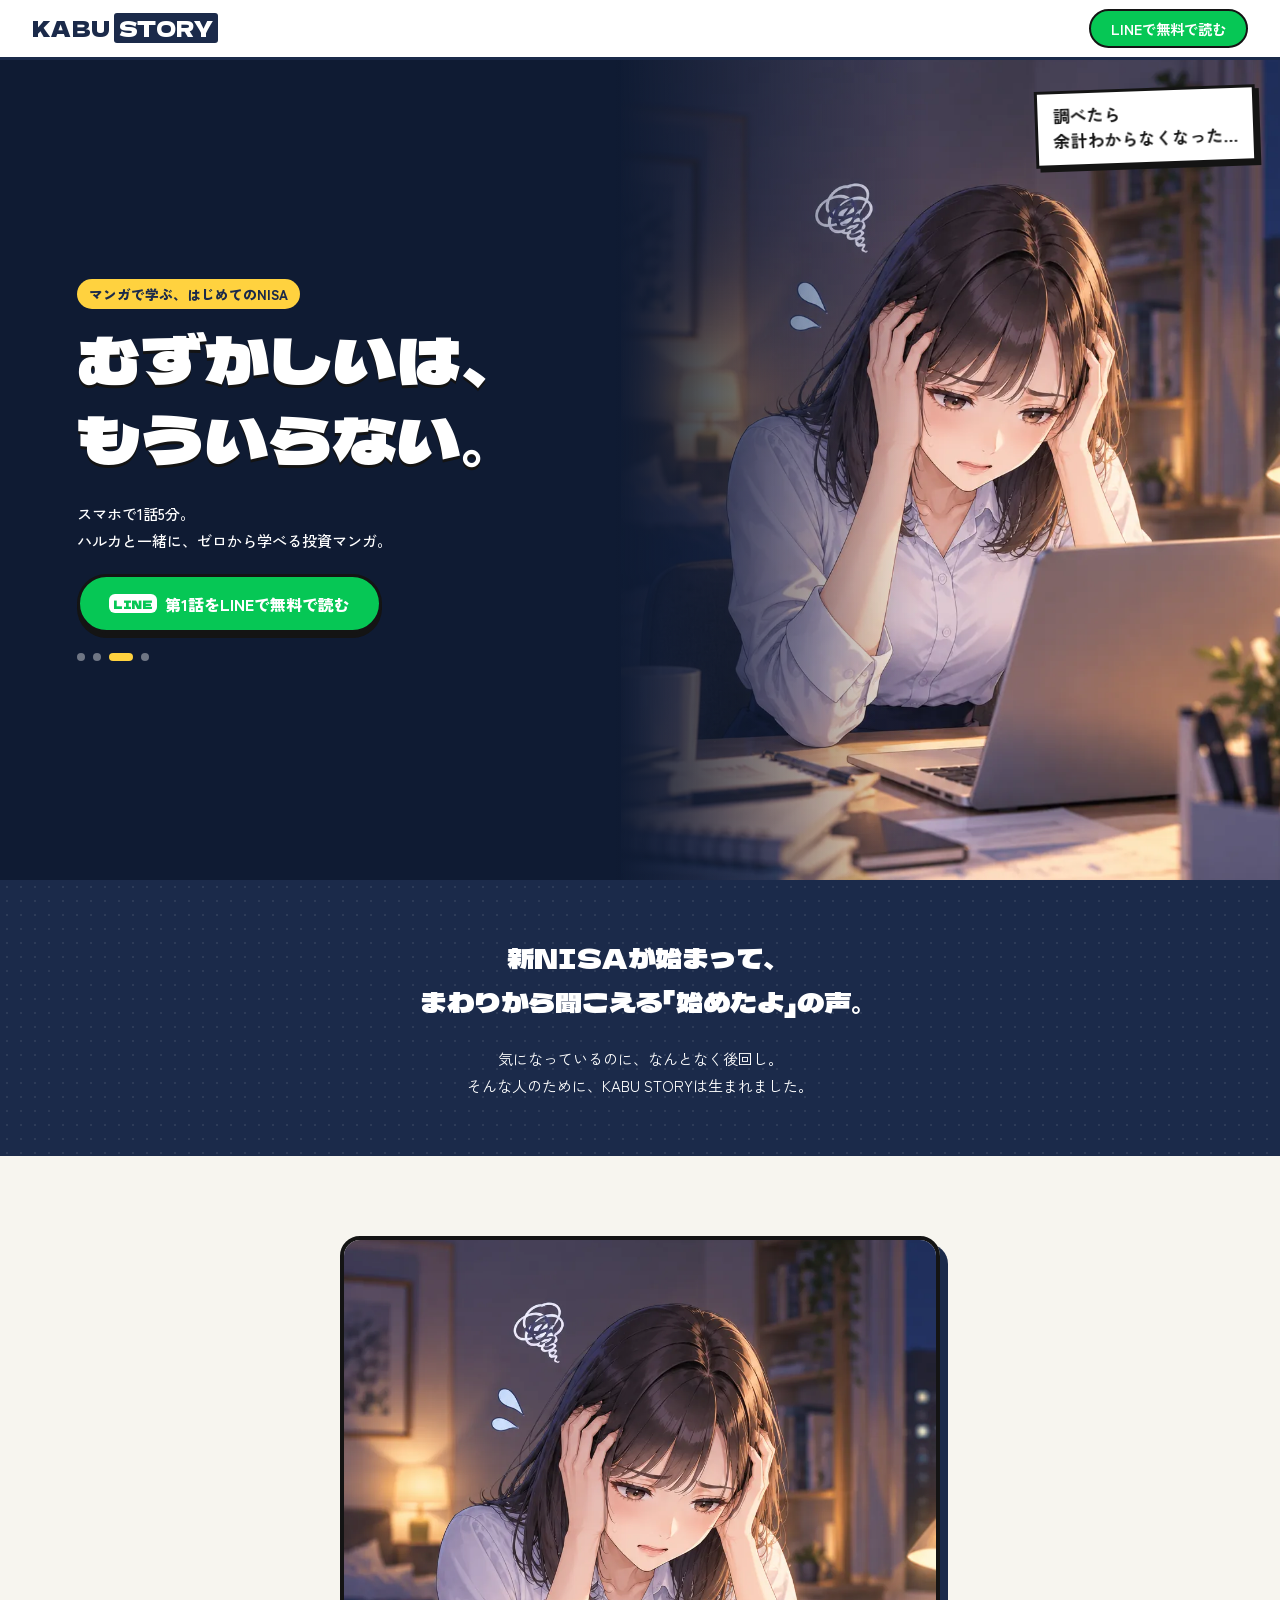
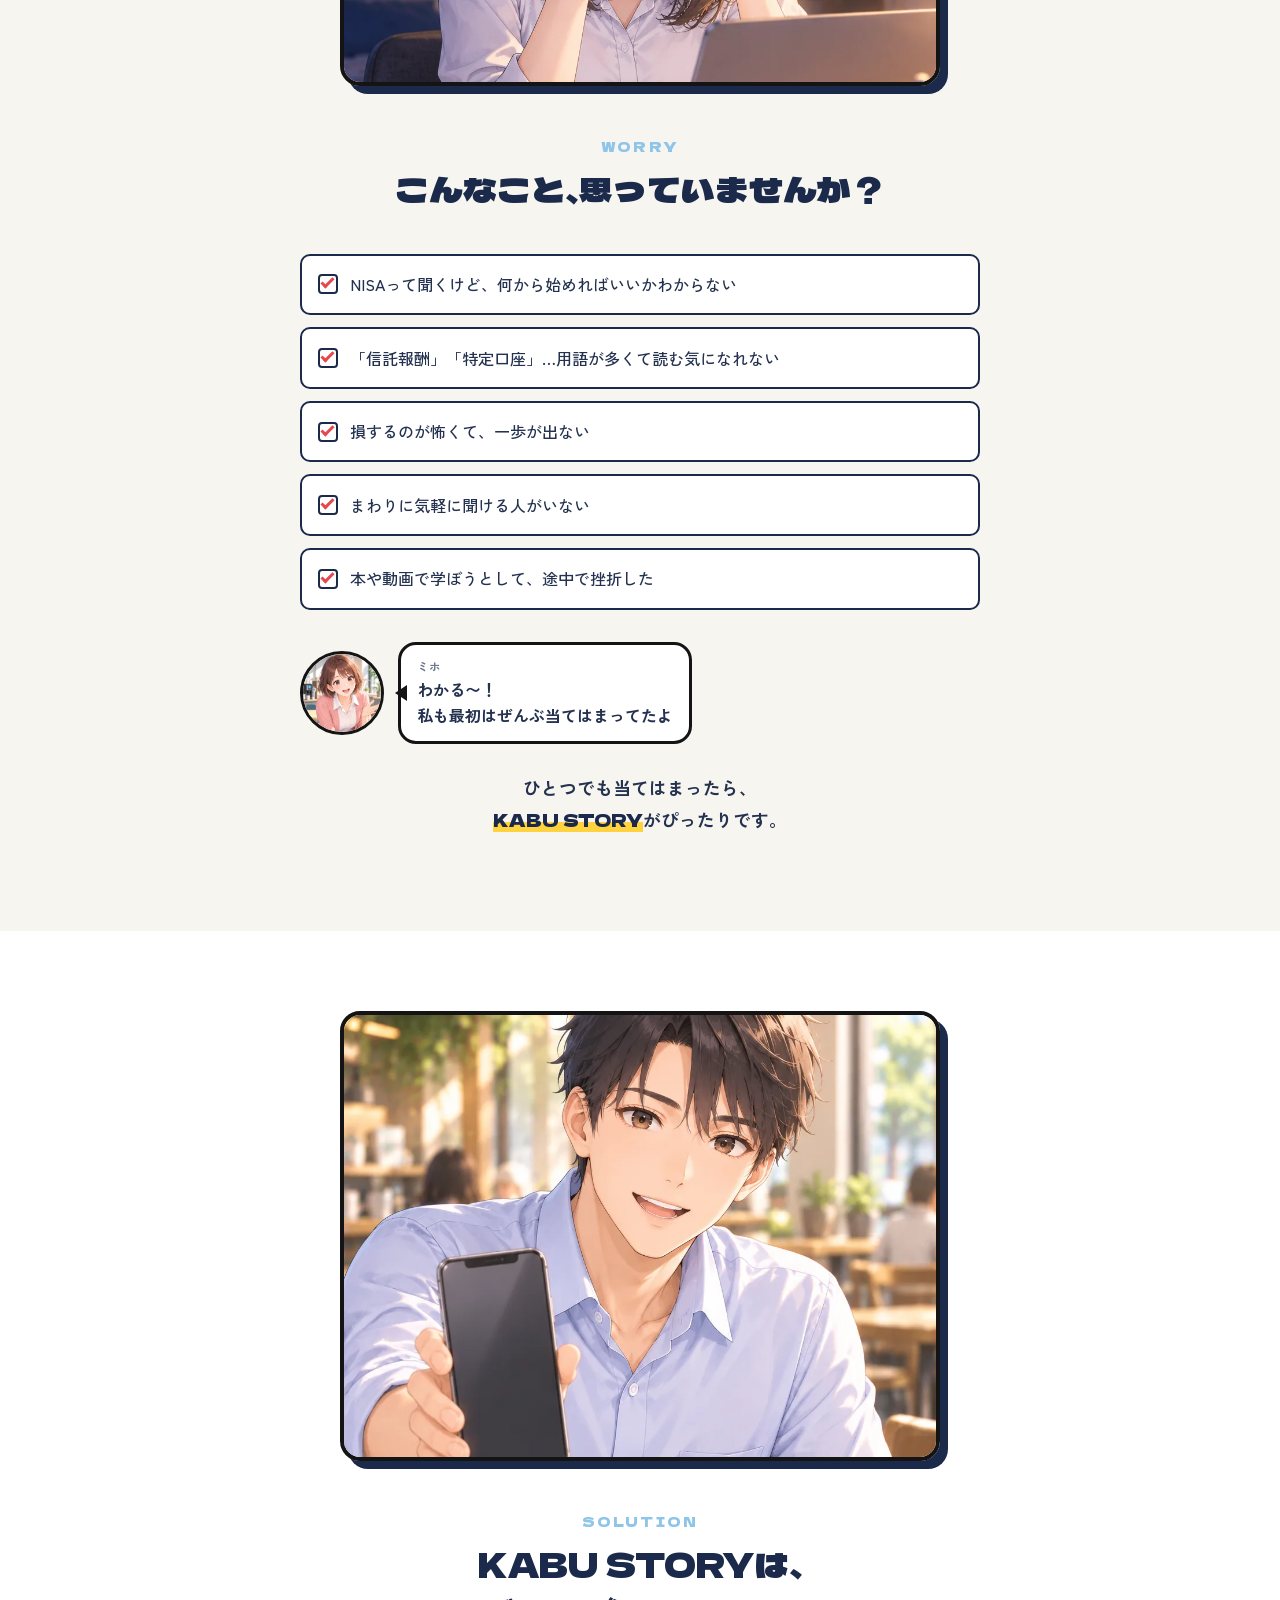
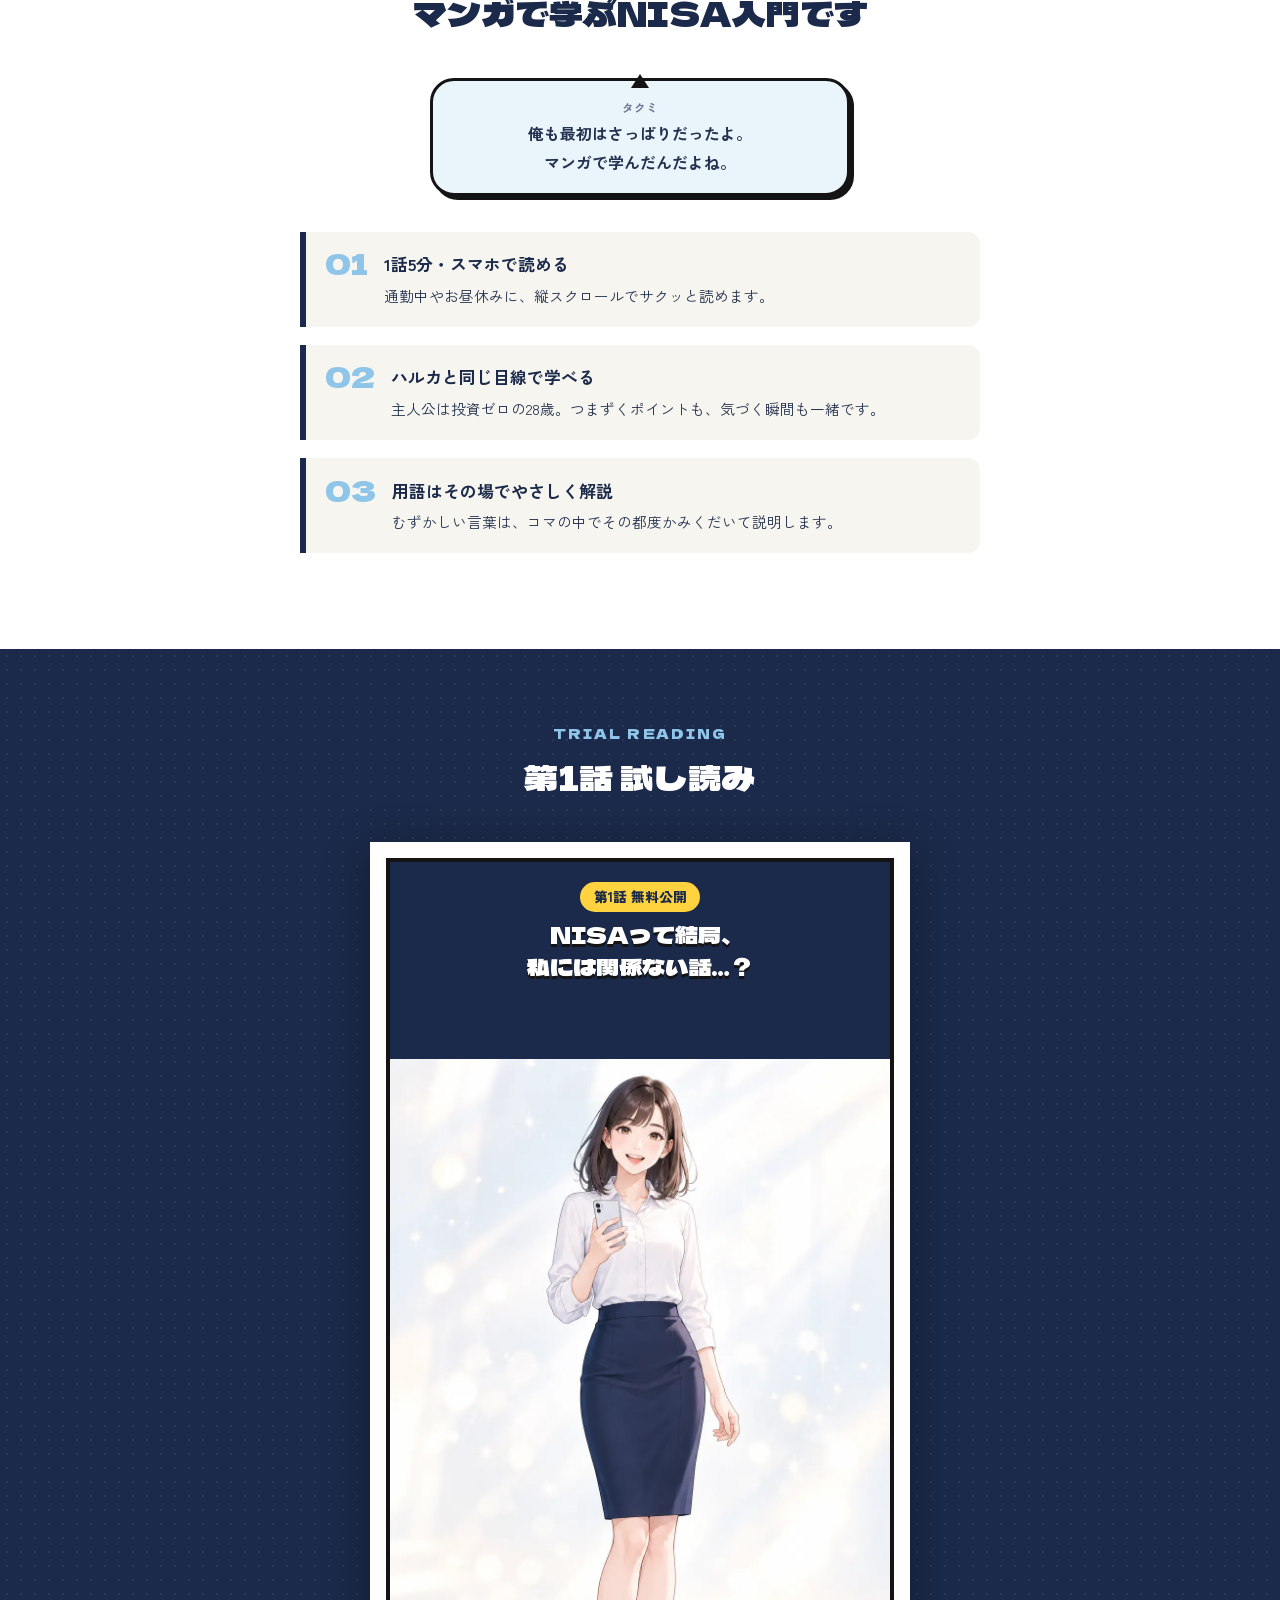
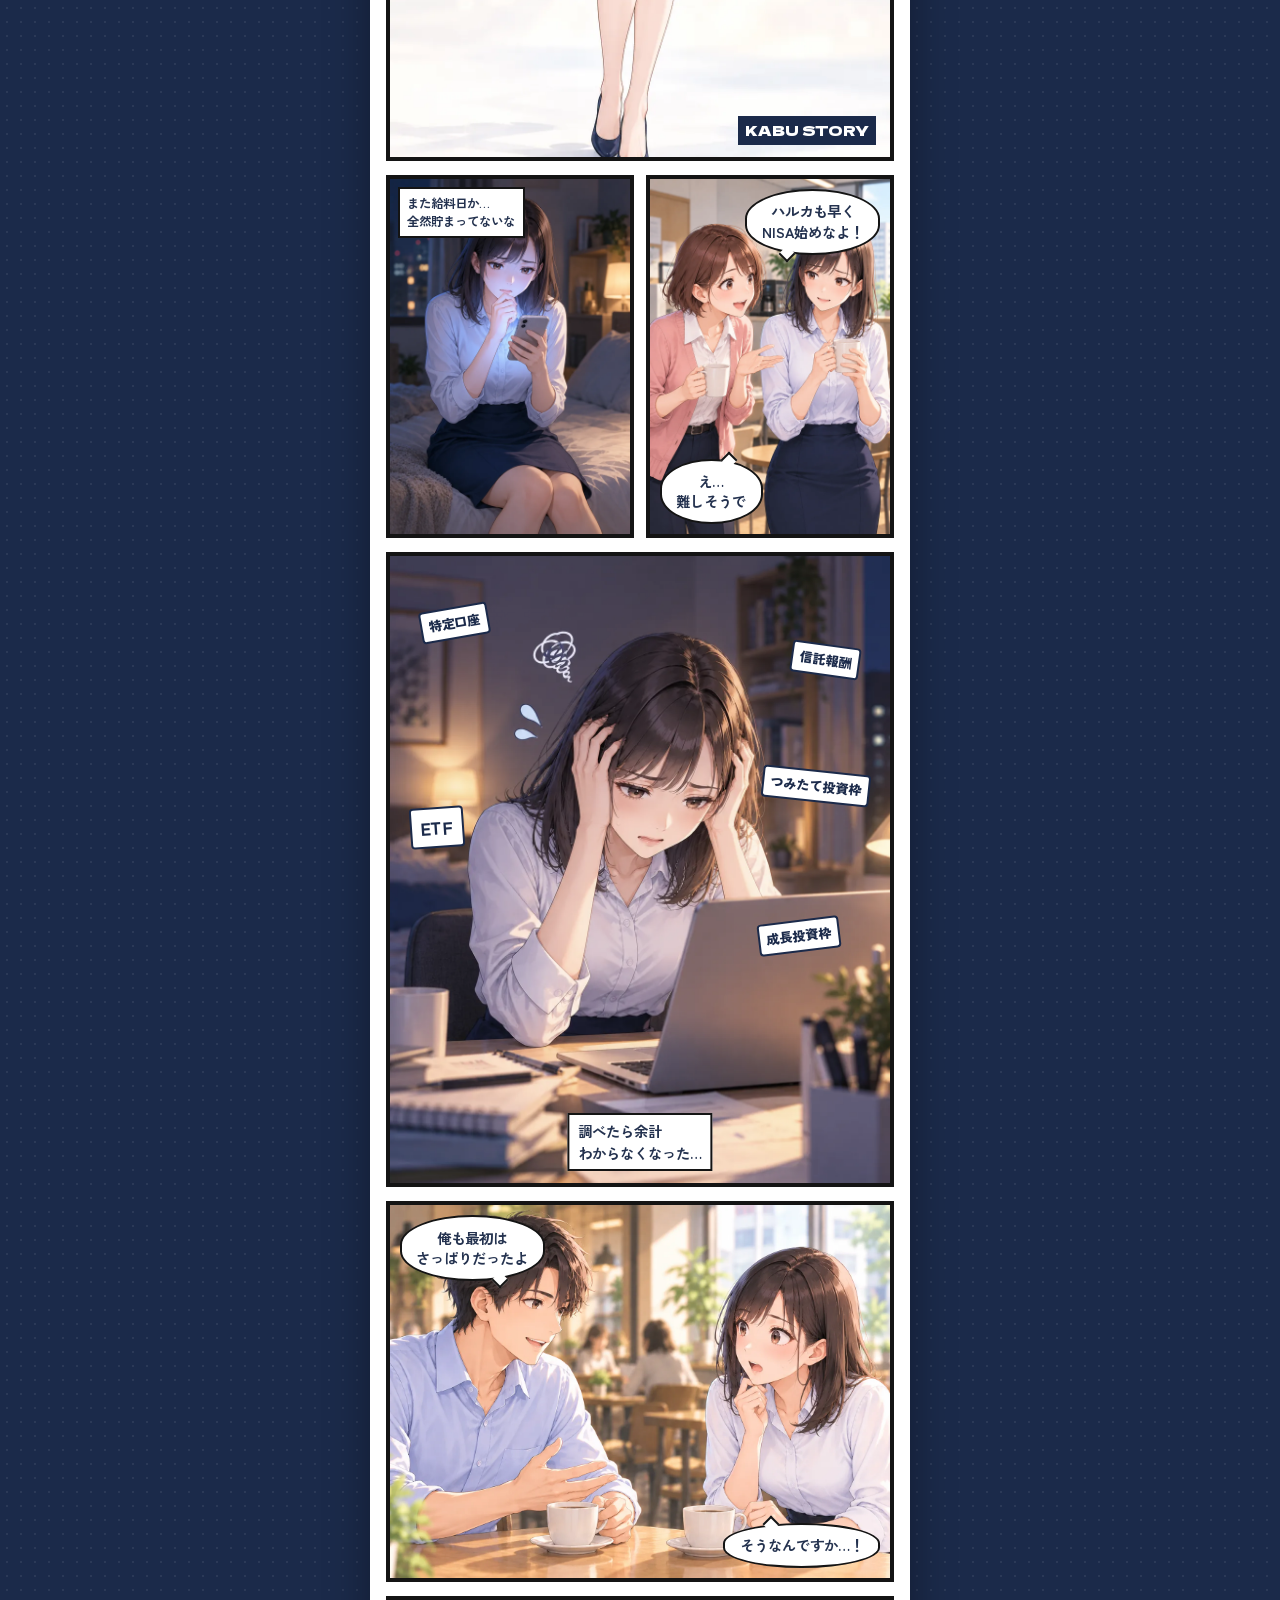
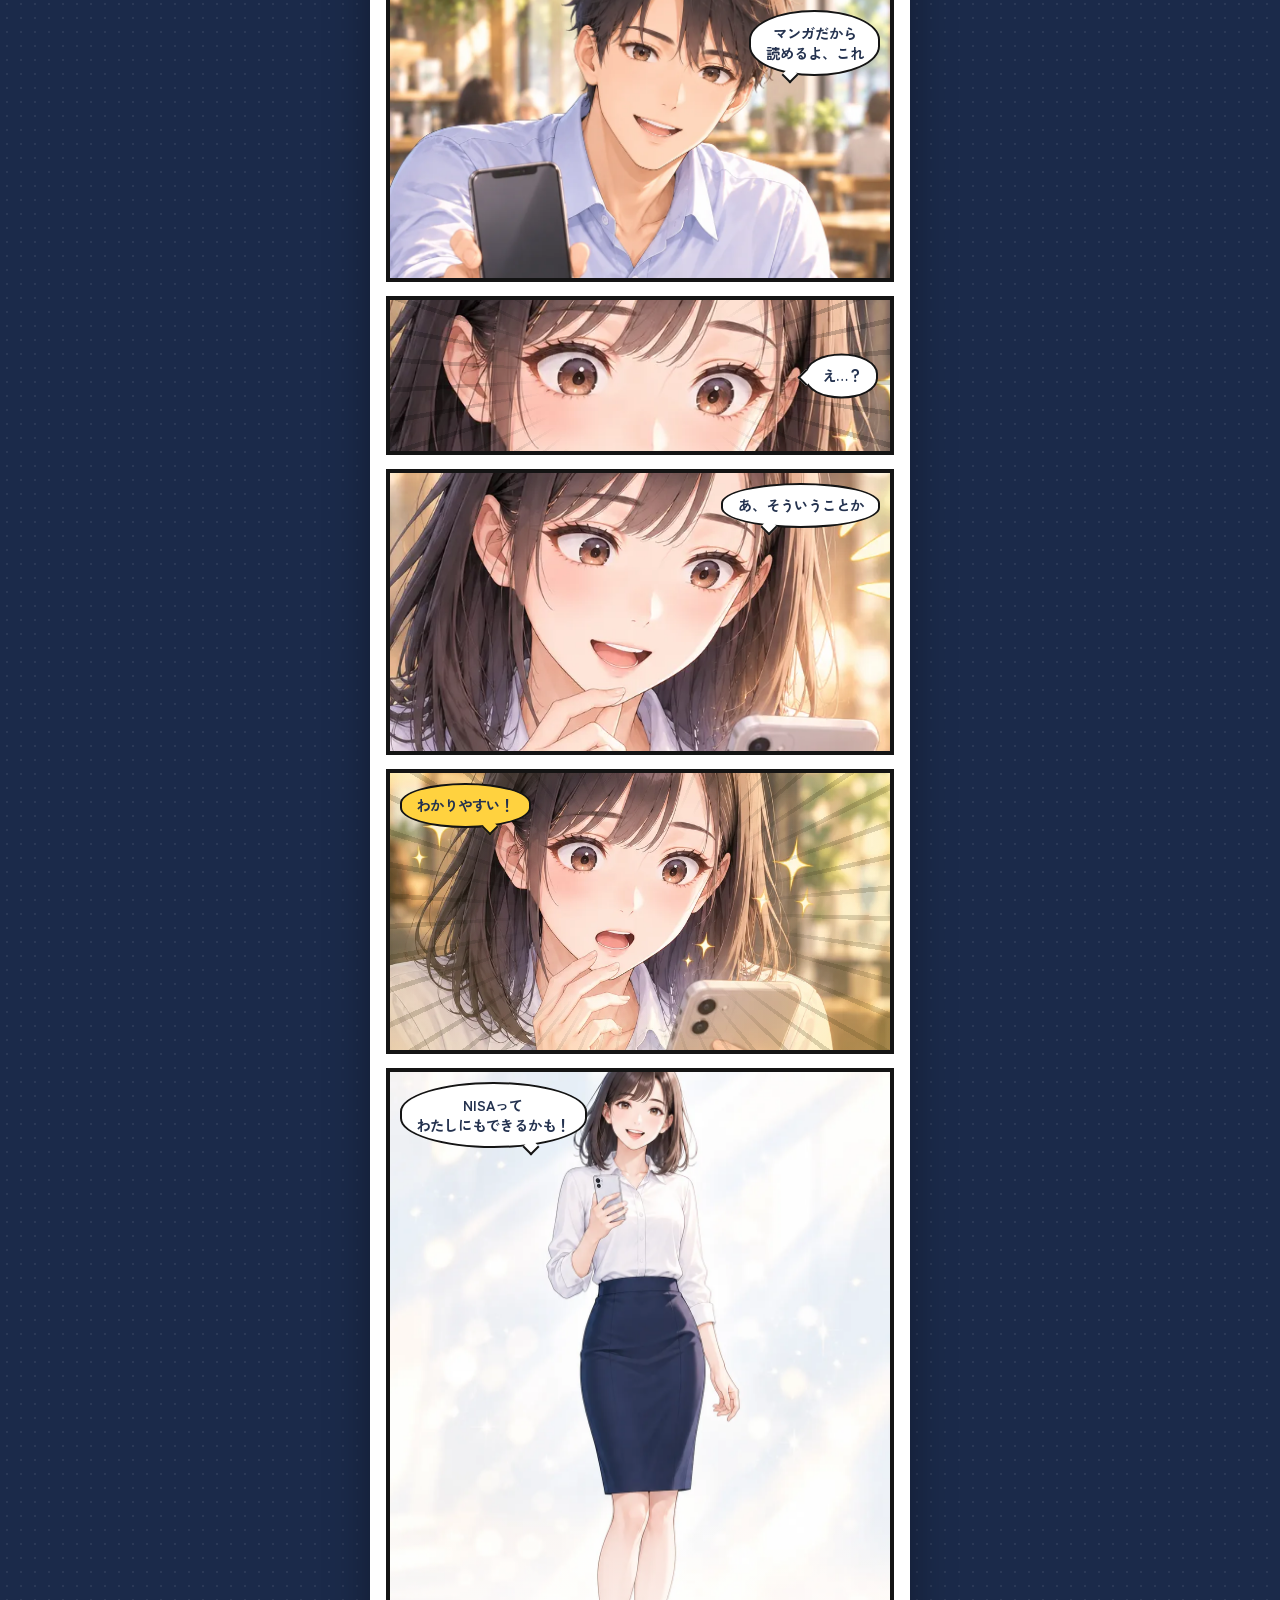
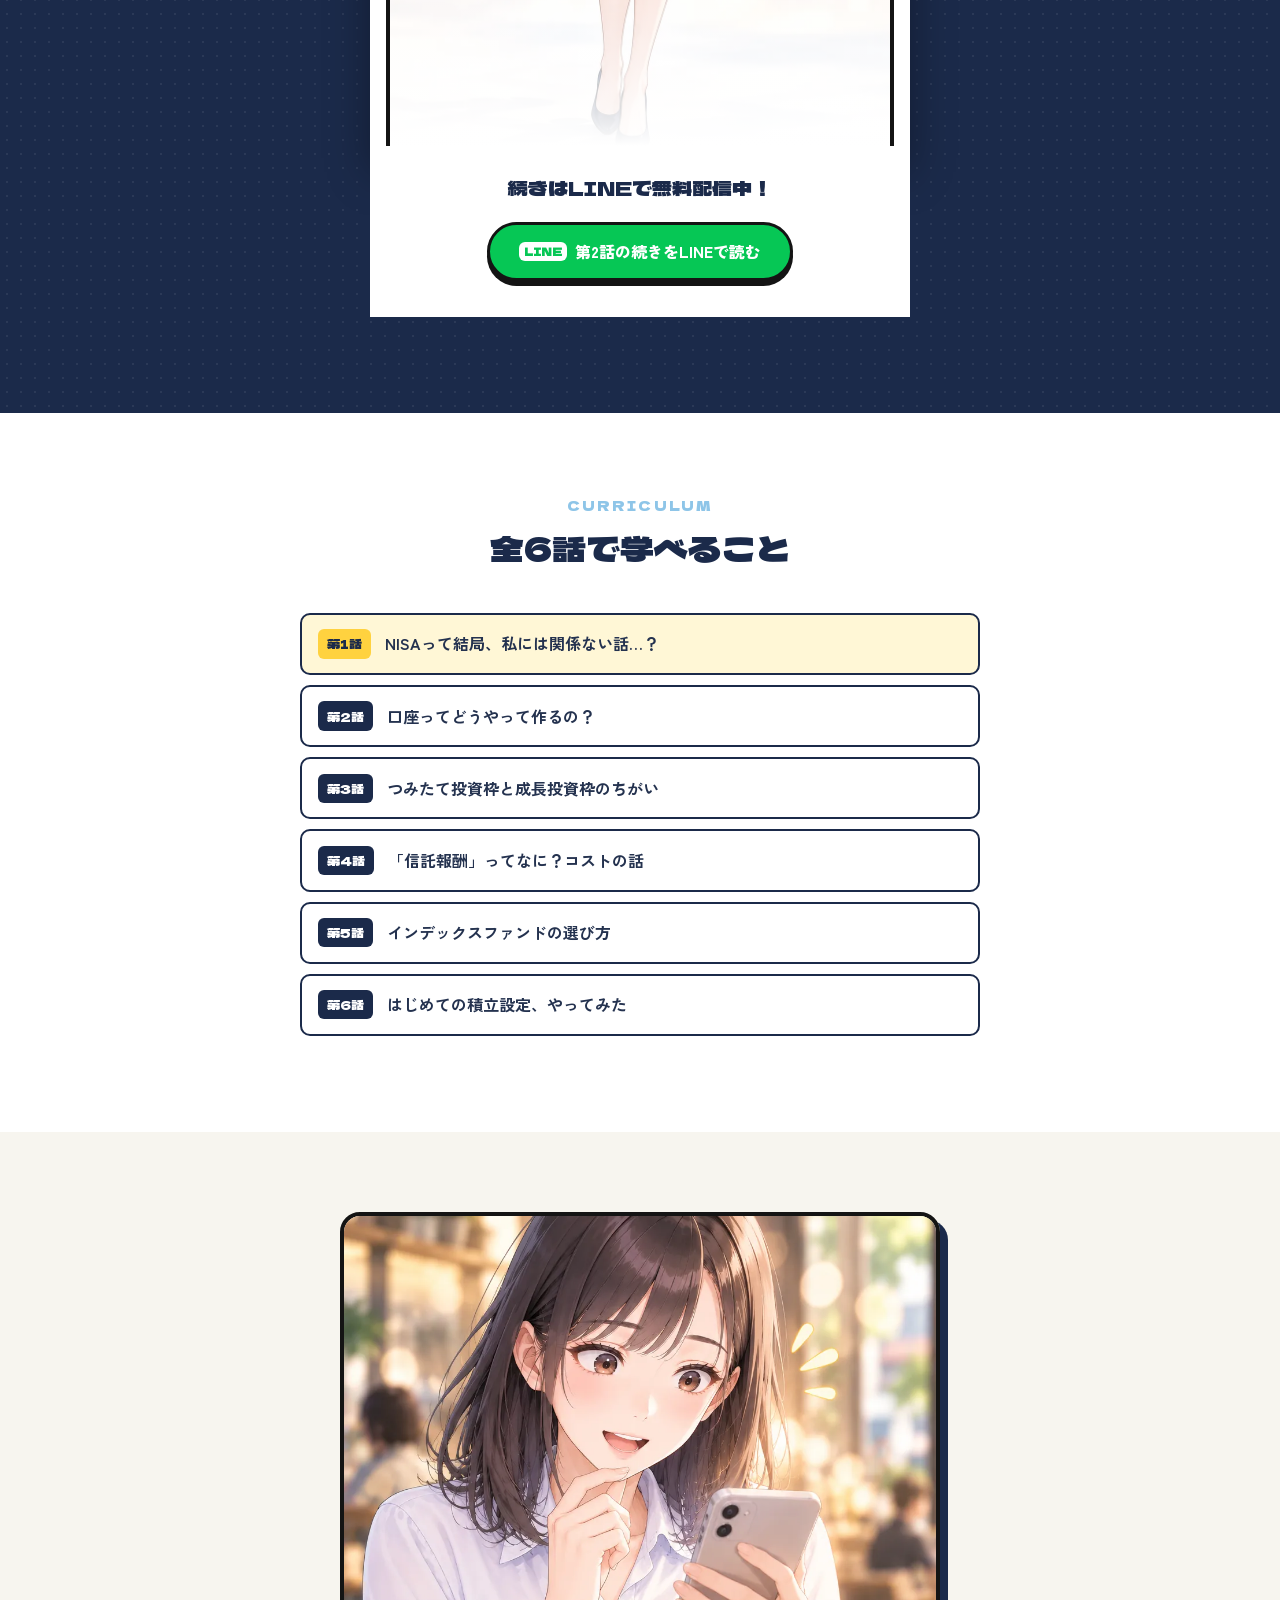
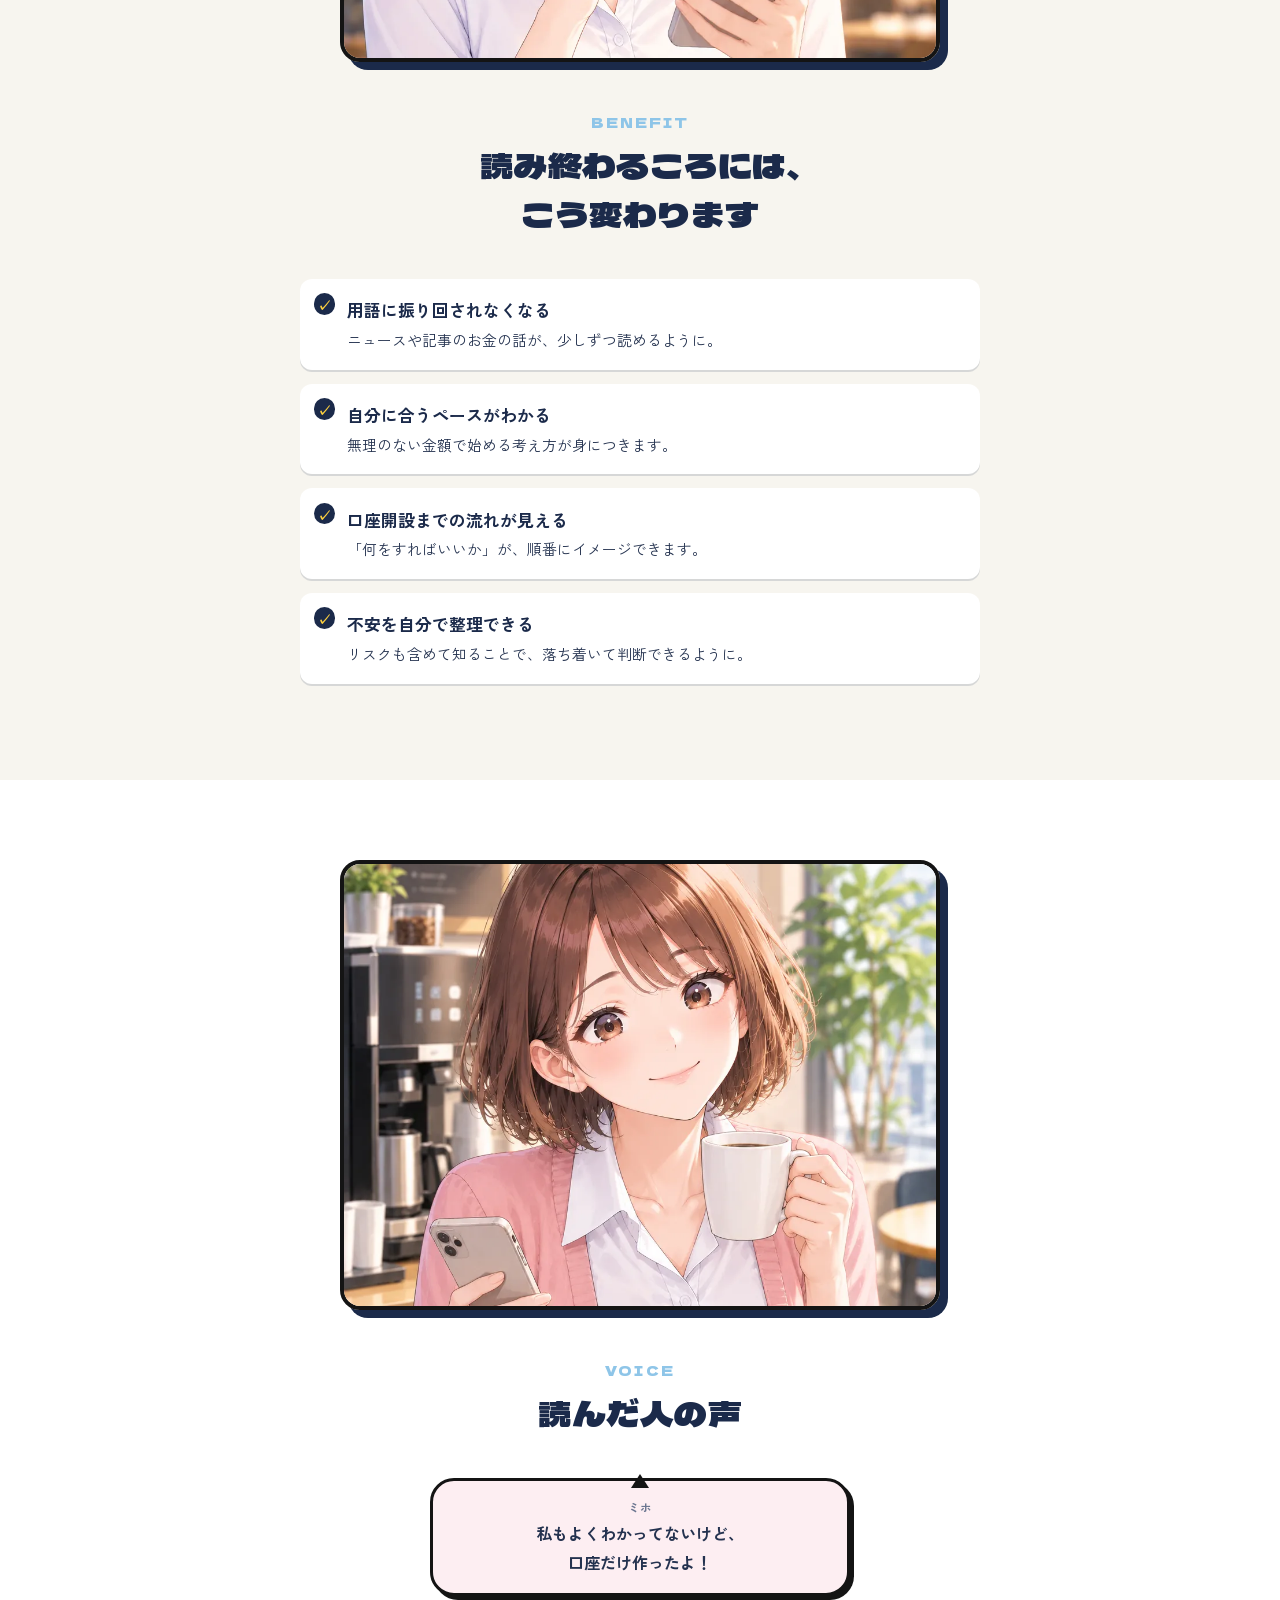
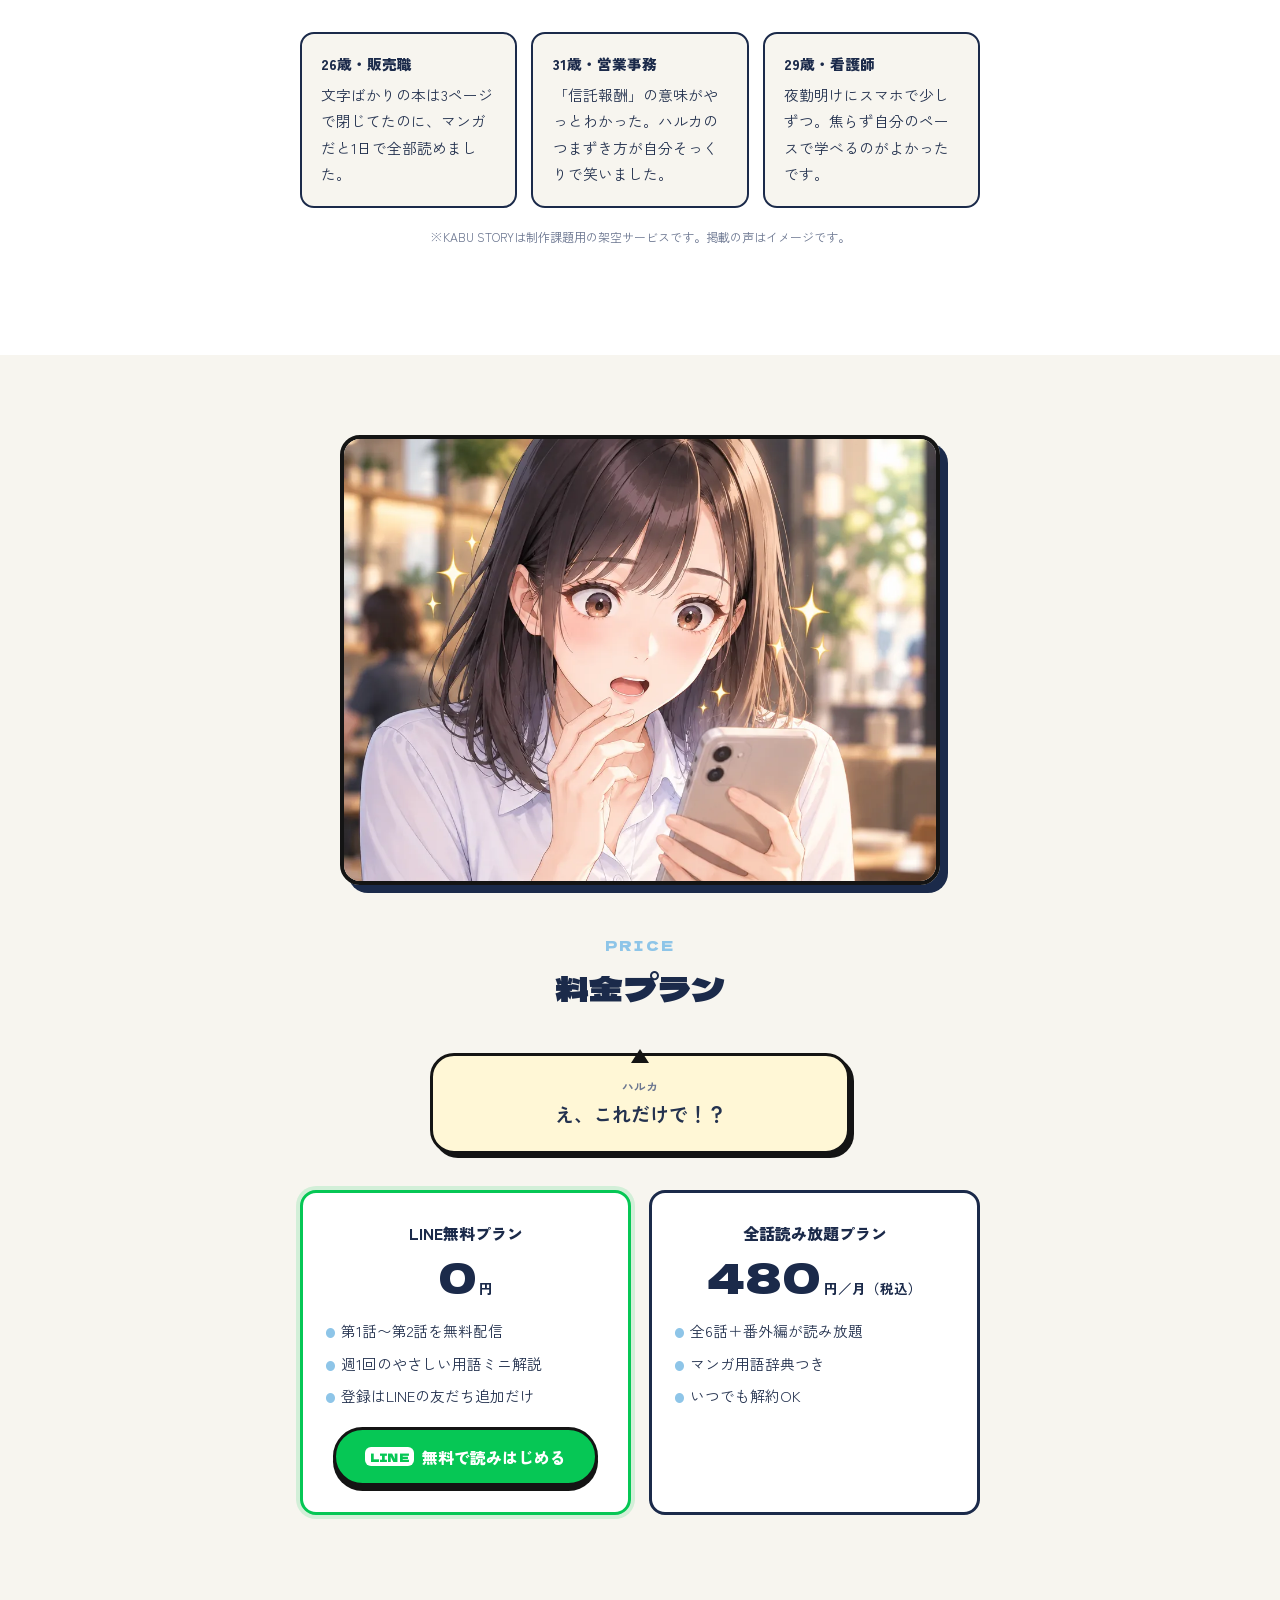
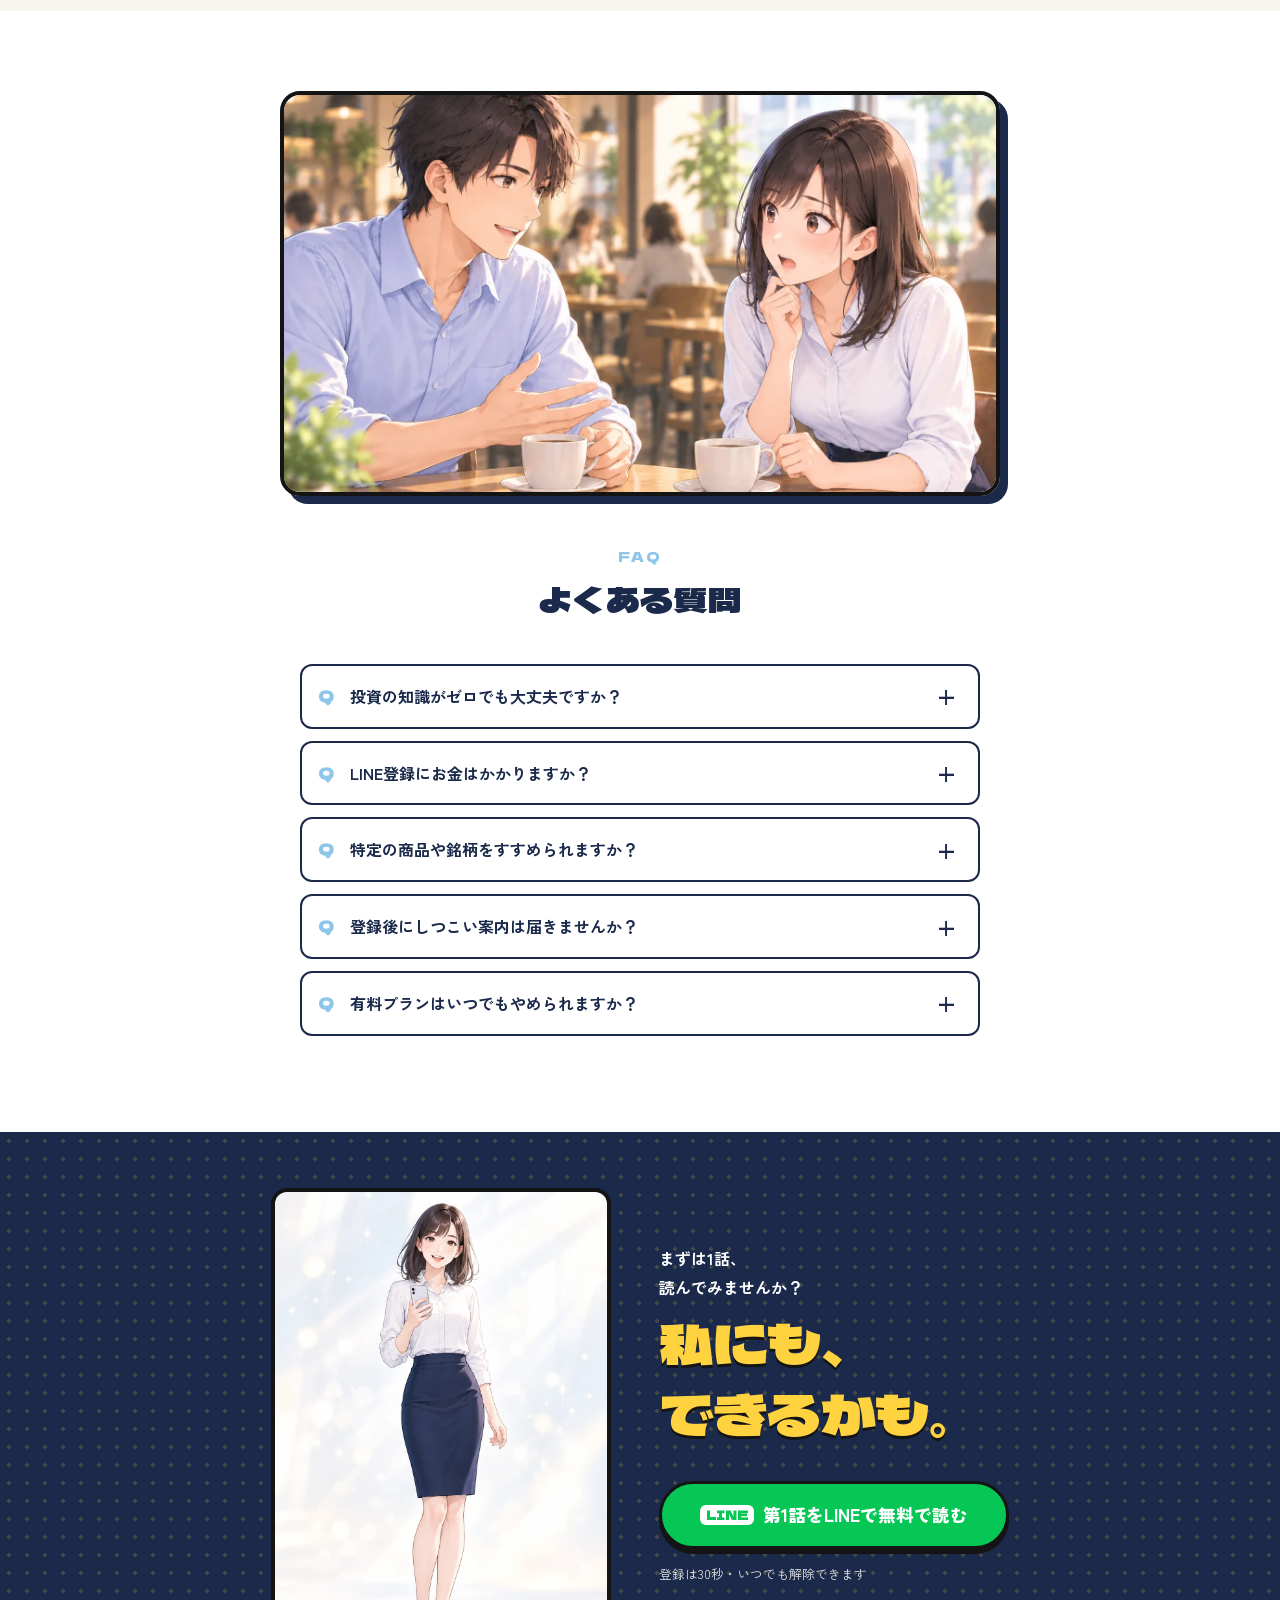
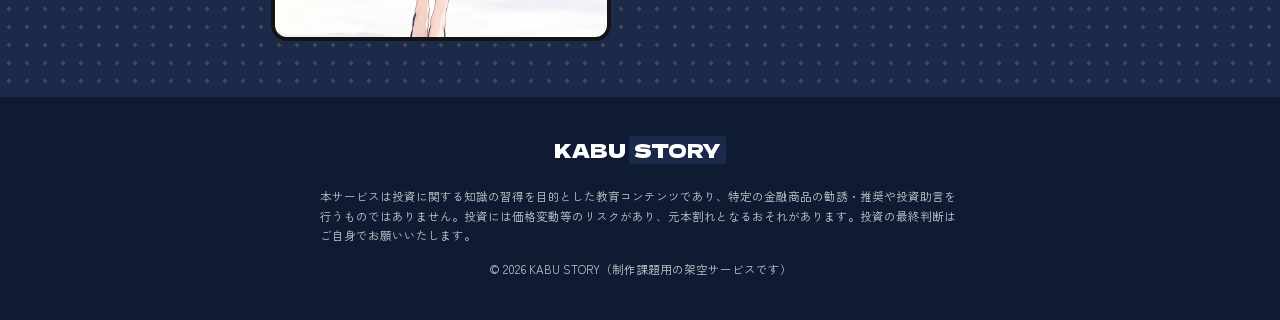
==== index.html @ 776987c2 "KABU STORY LP 初回作成" ====
<!DOCTYPE html>
<html lang="ja">
<head>
<meta charset="UTF-8">
<meta name="viewport" content="width=device-width, initial-scale=1.0">
<title>KABU STORY｜マンガで学ぶ、はじめてのNISA</title>
<meta name="description" content="むずかしいは、もういらない。28歳・事務職のハルカと一緒に、スマホで1話5分。マンガでNISAの基本が学べるKABU STORY。第1話をLINEで無料配信中。">
<link rel="preconnect" href="https://fonts.googleapis.com">
<link rel="preconnect" href="https://fonts.gstatic.com" crossorigin>
<link href="https://fonts.googleapis.com/css2?family=Dela+Gothic+One&family=Zen+Kaku+Gothic+New:wght@400;500;700;900&display=swap" rel="stylesheet">
<link rel="stylesheet" href="style.css">
</head>
<body>

<!-- ===== Header ===== -->
<header class="header">
  <a href="#top" class="logo">KABU<span>STORY</span></a>
  <button class="header-cta js-open-form" type="button">LINEで無料で読む</button>
</header>

<main id="top">

<!-- ===== ① FV（紙芝居スライダー） ===== -->
<section class="fv">
  <div class="fv-slider">
    <figure class="fv-slide is-active">
      <img src="img/h1.webp" alt="夜の部屋でスマホを見て不安そうなハルカ">
      <p class="fv-mono">また給料日か…<br>全然貯まってないな</p>
    </figure>
    <figure class="fv-slide">
      <img src="img/h2.webp" alt="休憩室で同僚のミホに話しかけられるハルカ">
      <p class="fv-mono">みんなNISAやってる…<br>私だけ乗り遅れてる？</p>
    </figure>
    <figure class="fv-slide">
      <img src="img/h3.webp" alt="金融用語に囲まれて頭を抱えるハルカ">
      <p class="fv-mono">調べたら<br>余計わからなくなった…</p>
    </figure>
    <figure class="fv-slide">
      <img src="img/h6.webp" alt="スマホを持って笑顔のハルカ">
      <p class="fv-mono fv-mono--bright">NISAって<br>わたしにもできるかも！</p>
    </figure>
  </div>
  <div class="fv-overlay"></div>
  <div class="fv-copy">
    <p class="fv-label">マンガで学ぶ、はじめてのNISA</p>
    <h1 class="fv-title">むずかしいは、<br>もういらない。</h1>
    <p class="fv-sub">スマホで1話5分。<br>ハルカと一緒に、ゼロから学べる投資マンガ。</p>
    <button class="btn-line js-open-form" type="button">第1話をLINEで無料で読む</button>
    <div class="fv-dots" aria-hidden="true"><span class="is-active"></span><span></span><span></span><span></span></div>
  </div>
</section>

<!-- ===== ② イントロ ===== -->
<section class="intro">
  <p class="intro-lead">新NISAが始まって、<br>まわりから聞こえる<br class="sp">「始めたよ」の声。</p>
  <p class="intro-text">気になっているのに、なんとなく後回し。<br>そんな人のために、KABU STORYは生まれました。</p>
</section>

<!-- ===== ③ 悩み共感 ===== -->
<section class="section worry" id="worry">
  <div class="section-img"><img loading="lazy" src="img/h3.webp" alt="金融用語に囲まれて頭を抱えるハルカ"></div>
  <div class="container">
    <p class="section-en">WORRY</p>
    <h2 class="section-title">こんなこと、<br class="sp">思っていませんか？</h2>
    <ul class="checklist">
      <li>NISAって聞くけど、何から始めればいいかわからない</li>
      <li>「信託報酬」「特定口座」…用語が多くて読む気になれない</li>
      <li>損するのが怖くて、一歩が出ない</li>
      <li>まわりに気軽に聞ける人がいない</li>
      <li>本や動画で学ぼうとして、途中で挫折した</li>
    </ul>
    <div class="talk">
      <img loading="lazy" class="talk-face" src="img/m1.webp" alt="同僚のミホ">
      <p class="talk-bubble"><span class="talk-name">ミホ</span>わかる〜！<br>私も最初はぜんぶ当てはまってたよ</p>
    </div>
    <p class="worry-bridge">ひとつでも当てはまったら、<br><strong>KABU STORY</strong>がぴったりです。</p>
  </div>
</section>

<!-- ===== ④ 解決策 ===== -->
<section class="section solution" id="solution">
  <div class="section-img"><img loading="lazy" src="img/t1.webp" alt="スマホを差し出すタクミ"></div>
  <div class="container">
    <p class="section-en">SOLUTION</p>
    <h2 class="section-title">KABU STORYは、<br>マンガで学ぶNISA入門です</h2>
    <p class="speech speech--takumi"><span class="talk-name">タクミ</span>俺も最初はさっぱりだったよ。<br>マンガで学んだんだよね。</p>
    <ol class="points">
      <li><span class="points-num">01</span><div><h3>1話5分・スマホで読める</h3><p>通勤中やお昼休みに、縦スクロールでサクッと読めます。</p></div></li>
      <li><span class="points-num">02</span><div><h3>ハルカと同じ目線で学べる</h3><p>主人公は投資ゼロの28歳。つまずくポイントも、気づく瞬間も一緒です。</p></div></li>
      <li><span class="points-num">03</span><div><h3>用語はその場でやさしく解説</h3><p>むずかしい言葉は、コマの中でその都度かみくだいて説明します。</p></div></li>
    </ol>
  </div>
</section>

<!-- ===== ⑤ 試し読み（縦読みWebtoon） ===== -->
<section class="section trial" id="trial">
  <div class="container">
    <p class="section-en">TRIAL READING</p>
    <h2 class="section-title">第1話 試し読み</h2>
  </div>

  <div class="manga">
    <!-- A 扉絵 -->
    <div class="koma koma-a">
      <p class="koma-a-badge">第1話 無料公開</p>
      <p class="koma-a-title">NISAって結局、<br>私には関係ない話…？</p>
      <img loading="lazy" src="img/h6.webp" alt="第1話 扉絵のハルカ">
      <p class="koma-a-logo">KABU STORY</p>
    </div>

    <!-- B 共感①（2コマ並列） -->
    <div class="koma-row">
      <div class="koma koma-b">
        <img loading="lazy" src="img/h1.webp" alt="夜にスマホを見るハルカ">
        <p class="mono mono--tl">また給料日か…<br>全然貯まってないな</p>
      </div>
      <div class="koma koma-b">
        <img loading="lazy" src="img/h2.webp" alt="ミホに話しかけられるハルカ">
        <p class="bubble bubble--tr">ハルカも早く<br>NISA始めなよ！</p>
        <p class="bubble bubble--bl">え…<br>難しそうで</p>
      </div>
    </div>

    <!-- C 共感②（金融用語が飛び散る） -->
    <div class="koma koma-c">
      <img loading="lazy" src="img/h3.webp" alt="頭を抱えるハルカ">
      <span class="term t1">特定口座</span>
      <span class="term t2">信託報酬</span>
      <span class="term t3">ETF</span>
      <span class="term t4">つみたて投資枠</span>
      <span class="term t5">成長投資枠</span>
      <p class="mono mono--bc">調べたら余計<br>わからなくなった…</p>
    </div>

    <!-- D 出会い（上60%・下40%） -->
    <div class="koma koma-d1">
      <img loading="lazy" src="img/2s1.webp" alt="カフェで向かい合うタクミとハルカ">
      <p class="bubble bubble--tl">俺も最初は<br>さっぱりだったよ</p>
      <p class="bubble bubble--br">そうなんですか…！</p>
    </div>
    <div class="koma koma-d2">
      <img loading="lazy" src="img/t1.webp" alt="スマホを差し出すタクミ">
      <p class="bubble bubble--tr">マンガだから<br>読めるよ、これ</p>
    </div>

    <!-- E 気づき（3連）：同じ表情に見えないよう、寄り→顔全体→上半身とカメラを引いていく -->
    <div class="koma koma-e koma-e1"><img loading="lazy" src="img/h4.webp" alt="驚いて目を見開くハルカ"><p class="bubble bubble--r">え…？</p></div>
    <div class="koma koma-e koma-e2"><img loading="lazy" src="img/h5.webp" alt="納得して笑顔になるハルカ"><p class="bubble bubble--tr">あ、そういうことか</p></div>
    <div class="koma koma-e koma-e3"><img loading="lazy" src="img/h4.webp" alt="スマホを見て目を輝かせるハルカ"><p class="bubble bubble--tl bubble--shout">わかりやすい！</p></div>

    <!-- F CTA -->
    <div class="koma koma-f">
      <img loading="lazy" src="img/h6.webp" alt="笑顔のハルカ">
      <p class="bubble bubble--tl">NISAって<br>わたしにもできるかも！</p>
    </div>
  </div>

  <div class="trial-cta">
    <p class="trial-cta-text">続きはLINEで無料配信中！</p>
    <button class="btn-line js-open-form" type="button">第2話の続きをLINEで読む</button>
  </div>
</section>

<!-- ===== ⑥ 学べる内容 ===== -->
<section class="section curriculum" id="curriculum">
  <div class="container">
    <p class="section-en">CURRICULUM</p>
    <h2 class="section-title">全6話で学べること</h2>
    <ol class="episodes">
      <li><span>第1話</span>NISAって結局、私には関係ない話…？</li>
      <li><span>第2話</span>口座ってどうやって作るの？</li>
      <li><span>第3話</span>つみたて投資枠と成長投資枠のちがい</li>
      <li><span>第4話</span>「信託報酬」ってなに？コストの話</li>
      <li><span>第5話</span>インデックスファンドの選び方</li>
      <li><span>第6話</span>はじめての積立設定、やってみた</li>
    </ol>
  </div>
</section>

<!-- ===== ⑦ ベネフィット ===== -->
<section class="section benefit" id="benefit">
  <div class="section-img"><img loading="lazy" src="img/h5.webp" alt="納得した表情のハルカ"></div>
  <div class="container">
    <p class="section-en">BENEFIT</p>
    <h2 class="section-title">読み終わるころには、<br>こう変わります</h2>
    <ul class="benefits">
      <li><strong>用語に振り回されなくなる</strong>ニュースや記事のお金の話が、少しずつ読めるように。</li>
      <li><strong>自分に合うペースがわかる</strong>無理のない金額で始める考え方が身につきます。</li>
      <li><strong>口座開設までの流れが見える</strong>「何をすればいいか」が、順番にイメージできます。</li>
      <li><strong>不安を自分で整理できる</strong>リスクも含めて知ることで、落ち着いて判断できるように。</li>
    </ul>
  </div>
</section>

<!-- ===== ⑧ 受講生の声 ===== -->
<section class="section voice" id="voice">
  <div class="section-img"><img loading="lazy" src="img/m2.webp" alt="満足そうに微笑むミホ"></div>
  <div class="container">
    <p class="section-en">VOICE</p>
    <h2 class="section-title">読んだ人の声</h2>
    <p class="speech speech--miho"><span class="talk-name">ミホ</span>私もよくわかってないけど、<br>口座だけ作ったよ！</p>
    <div class="voices">
      <article class="voice-card"><p class="voice-meta">26歳・販売職</p><p>文字ばかりの本は3ページで閉じてたのに、マンガだと1日で全部読めました。</p></article>
      <article class="voice-card"><p class="voice-meta">31歳・営業事務</p><p>「信託報酬」の意味がやっとわかった。ハルカのつまずき方が自分そっくりで笑いました。</p></article>
      <article class="voice-card"><p class="voice-meta">29歳・看護師</p><p>夜勤明けにスマホで少しずつ。焦らず自分のペースで学べるのがよかったです。</p></article>
    </div>
    <p class="note">※KABU STORYは制作課題用の架空サービスです。掲載の声はイメージです。</p>
  </div>
</section>

<!-- ===== ⑨ 料金 ===== -->
<section class="section price" id="price">
  <div class="section-img"><img loading="lazy" src="img/h4.webp" alt="驚いた表情のハルカ"></div>
  <div class="container">
    <p class="section-en">PRICE</p>
    <h2 class="section-title">料金プラン</h2>
    <p class="speech speech--haruka"><span class="talk-name">ハルカ</span>え、これだけで！？</p>
    <div class="plans">
      <div class="plan plan--free">
        <p class="plan-name">LINE無料プラン</p>
        <p class="plan-price">0<span>円</span></p>
        <ul><li>第1話〜第2話を無料配信</li><li>週1回のやさしい用語ミニ解説</li><li>登録はLINEの友だち追加だけ</li></ul>
        <button class="btn-line js-open-form" type="button">無料で読みはじめる</button>
      </div>
      <div class="plan">
        <p class="plan-name">全話読み放題プラン</p>
        <p class="plan-price">480<span>円／月（税込）</span></p>
        <ul><li>全6話＋番外編が読み放題</li><li>マンガ用語辞典つき</li><li>いつでも解約OK</li></ul>
      </div>
    </div>
  </div>
</section>

<!-- ===== ⑩ FAQ ===== -->
<section class="section faq" id="faq">
  <div class="section-img section-img--wide"><img loading="lazy" src="img/2s1.webp" alt="カフェで話すタクミとハルカ"></div>
  <div class="container">
    <p class="section-en">FAQ</p>
    <h2 class="section-title">よくある質問</h2>
    <div class="faq-list">
      <details class="faq-item"><summary>投資の知識がゼロでも大丈夫ですか？</summary><p>はい。主人公のハルカも知識ゼロからのスタートです。専門用語はコマの中でその都度解説するので、前提知識は必要ありません。</p></details>
      <details class="faq-item"><summary>LINE登録にお金はかかりますか？</summary><p>無料です。第1話〜第2話はLINEの友だち追加だけで読めます。</p></details>
      <details class="faq-item"><summary>特定の商品や銘柄をすすめられますか？</summary><p>いいえ。KABU STORYは投資の考え方を学ぶための教育コンテンツで、特定の金融商品の勧誘や売買の助言は行いません。</p></details>
      <details class="faq-item"><summary>登録後にしつこい案内は届きませんか？</summary><p>配信はマンガの更新と週1回のミニ解説のみです。不要になったらいつでもブロック・解除できます。</p></details>
      <details class="faq-item"><summary>有料プランはいつでもやめられますか？</summary><p>はい。マイページからいつでも解約でき、次回の更新日以降は料金はかかりません。</p></details>
    </div>
  </div>
</section>

<!-- ===== ⑪ 最終CTA ===== -->
<section class="final-cta" id="cta">
  <div class="final-cta-inner">
    <img loading="lazy" src="img/h6.webp" alt="笑顔のハルカ">
    <div class="final-cta-copy">
      <p class="final-cta-lead">まずは1話、<br>読んでみませんか？</p>
      <h2 class="final-cta-title">私にも、<br>できるかも。</h2>
      <button class="btn-line btn-line--lg js-open-form" type="button">第1話をLINEで無料で読む</button>
      <p class="final-cta-note">登録は30秒・いつでも解除できます</p>
    </div>
  </div>
</section>

</main>

<footer class="footer">
  <p class="footer-logo">KABU<span>STORY</span></p>
  <p class="footer-disclaimer">本サービスは投資に関する知識の習得を目的とした教育コンテンツであり、特定の金融商品の勧誘・推奨や投資助言を行うものではありません。投資には価格変動等のリスクがあり、元本割れとなるおそれがあります。投資の最終判断はご自身でお願いいたします。</p>
  <p class="footer-copy">© 2026 KABU STORY（制作課題用の架空サービスです）</p>
</footer>

<!-- SP固定CTA -->
<div class="sticky-cta"><button class="btn-line js-open-form" type="button">第1話をLINEで無料で読む</button></div>

<!-- ===== 登録フォーム（モーダル） ===== -->
<div class="modal" id="modal" aria-hidden="true">
  <div class="modal-bg js-close-form"></div>
  <div class="modal-box" role="dialog" aria-modal="true" aria-labelledby="modal-title">
    <button class="modal-close js-close-form" type="button" aria-label="閉じる">×</button>

    <form class="modal-form" id="entry-form" novalidate>
      <p class="modal-label">第1話 無料配信</p>
      <h2 id="modal-title" class="modal-title">LINEで続きを受け取る</h2>
      <p class="modal-text">かんたんな登録のあと、LINEの友だち追加で第1話が届きます。</p>

      <label class="field">ニックネーム<span class="req">必須</span>
        <input type="text" id="f-name" autocomplete="nickname" placeholder="例）ハルカ">
        <span class="form-error" id="err-name"></span>
      </label>
      <label class="field">メールアドレス<span class="req">必須</span>
        <input type="email" id="f-email" autocomplete="email" placeholder="例）haruka@example.com">
        <span class="form-error" id="err-email"></span>
      </label>
      <label class="field">年代
        <select id="f-age">
          <option value="">選択してください</option>
          <option>10代</option><option>20代</option><option>30代</option><option>40代</option><option>50代以上</option>
        </select>
      </label>
      <fieldset class="field">
        <legend>投資の経験</legend>
        <label class="radio"><input type="radio" name="f-exp" value="はじめて" checked>はじめて</label>
        <label class="radio"><input type="radio" name="f-exp" value="少しある">少しある</label>
        <label class="radio"><input type="radio" name="f-exp" value="続けている">続けている</label>
      </fieldset>
      <label class="field">いま気になっていること<span class="opt">任意</span>
        <textarea id="f-worry" rows="3" placeholder="例）何から始めればいいかわからない"></textarea>
      </label>

      <button class="btn-line btn-submit" type="submit">登録してLINEへ進む</button>
      <p class="form-error form-error--center" id="err-submit"></p>
    </form>

    <div class="thanks" id="thanks" hidden>
      <p class="thanks-title">登録ありがとうございます！</p>
      <p class="thanks-text">下のボタンからLINEの友だち追加をすると、<br>第1話がすぐに届きます。</p>
      <a class="btn-line" href="#" target="_blank" rel="noopener">LINEで友だち追加する</a>
    </div>
  </div>
</div>

<script src="script.js"></script>
</body>
</html>
---- style.css ----
/* =========================================
   KABU STORY LP
   ネイビー × ホワイト × イエローのマンガ風
========================================= */
:root{
  --navy:#1B2A4A;
  --navy-deep:#0F1B33;
  --ink:#141414;
  --white:#fff;
  --paper:#F7F5EF;
  --yellow:#FFD23F;
  --pink:#F4A7B9;
  --sky:#8EC5E8;
  --line:#06C755;
  --line-dark:#05A847;
  --text:#24324F;
  --muted:#6B7690;
  --ff-head:"Dela Gothic One", sans-serif;
  --ff-body:"Zen Kaku Gothic New", sans-serif;
}
*,*::before,*::after{box-sizing:border-box}
html{scroll-behavior:smooth}
body{margin:0;font-family:var(--ff-body);color:var(--text);background:var(--white);line-height:1.8;-webkit-font-smoothing:antialiased}
img{max-width:100%;display:block}
button{font-family:inherit;cursor:pointer}
.sp{display:inline}
@media (min-width:768px){.sp{display:none}}

/* ---------- 共通ボタン ---------- */
.btn-line{
  display:inline-flex;align-items:center;justify-content:center;gap:.5em;
  background:var(--line);color:#fff;border:3px solid var(--ink);border-radius:999px;
  padding:.9em 1.8em;font-weight:900;font-size:1rem;text-decoration:none;
  box-shadow:0 5px 0 var(--ink);transition:transform .15s, box-shadow .15s, background .15s;
}
.btn-line::before{
  content:"LINE";font-family:var(--ff-head);font-size:.68em;background:#fff;color:var(--line);
  border-radius:6px;padding:.15em .45em;letter-spacing:.02em;
}
.btn-line:hover{background:var(--line-dark);transform:translateY(2px);box-shadow:0 3px 0 var(--ink)}
.btn-line--lg{font-size:1.1rem;padding:1.05em 2.2em}

/* ---------- Header ---------- */
.header{
  position:fixed;inset:0 0 auto 0;z-index:50;height:60px;padding:0 16px;
  display:flex;align-items:center;justify-content:space-between;
  background:rgba(255,255,255,.94);backdrop-filter:blur(6px);border-bottom:3px solid var(--navy);
}
.logo{font-family:var(--ff-head);font-size:1.3rem;color:var(--navy);text-decoration:none;letter-spacing:.02em}
.logo span,.footer-logo span{color:var(--white);background:var(--navy);padding:0 .25em;margin-left:.15em;border-radius:3px}
.header-cta{
  background:var(--line);color:#fff;border:2px solid var(--ink);border-radius:999px;
  padding:.45em 1em;font-weight:700;font-size:.8rem;
}

/* ---------- ① FV ---------- */
.fv{position:relative;height:100svh;min-height:620px;max-height:900px;overflow:hidden;background:var(--navy-deep);margin-top:60px}
.fv-slider{position:absolute;inset:0}
.fv-slide{position:absolute;inset:0;margin:0;opacity:0;transition:opacity .8s ease}
.fv-slide.is-active{opacity:1}
.fv-slide img{width:100%;height:100%;object-fit:cover;object-position:center 20%}
.fv-slide.is-active img{animation:fvZoom 3s ease-out forwards}
@keyframes fvZoom{from{transform:scale(1)}to{transform:scale(1.06)}}
.fv-mono{
  position:absolute;top:22px;left:16px;margin:0;z-index:2;
  background:#fff;color:var(--ink);border:3px solid var(--ink);
  padding:.6em .9em;font-weight:700;font-size:.95rem;line-height:1.5;
  box-shadow:4px 4px 0 var(--ink);transform:rotate(-2deg);
}
.fv-mono--bright{background:var(--yellow)}
.fv-overlay{position:absolute;inset:0;background:linear-gradient(180deg,rgba(15,27,51,0) 30%,rgba(15,27,51,.75) 62%,rgba(15,27,51,.96) 100%);z-index:1}
.fv-copy{position:absolute;left:0;right:0;bottom:0;z-index:3;padding:0 20px 36px;color:#fff;text-align:center}
.fv-label{display:inline-block;margin:0 0 .6em;background:var(--yellow);color:var(--navy);font-weight:900;font-size:.85rem;padding:.2em .9em;border-radius:999px}
.fv-title{font-family:var(--ff-head);font-weight:400;font-size:clamp(2.3rem,10vw,4rem);line-height:1.25;margin:0 0 .35em;text-shadow:0 3px 0 var(--ink)}
.fv-sub{margin:0 0 1.3em;font-size:.95rem;font-weight:500}
.fv-dots{display:flex;justify-content:center;gap:8px;margin-top:20px}
.fv-dots span{width:8px;height:8px;border-radius:50%;background:rgba(255,255,255,.4);transition:.3s}
.fv-dots span.is-active{background:var(--yellow);width:24px;border-radius:4px}

/* ---------- ② Intro ---------- */
.intro{background:var(--navy);color:#fff;text-align:center;padding:56px 20px;
  background-image:radial-gradient(rgba(255,255,255,.08) 1.5px,transparent 1.5px);background-size:14px 14px}
.intro-lead{font-family:var(--ff-head);font-size:1.35rem;line-height:1.6;margin:0 0 .8em}
.intro-text{margin:0;font-size:.95rem;text-wrap:balance}

/* ---------- セクション共通 ---------- */
.section{padding:0 0 72px}
.container{max-width:720px;margin:0 auto;padding:0 20px}
.section-img{max-width:720px;margin:0 auto 32px;aspect-ratio:4/3;overflow:hidden;border-bottom:4px solid var(--ink)}
.section-img img{width:100%;height:100%;object-fit:cover;object-position:center 22%}
.section-img--wide{aspect-ratio:16/9}
.section-img--wide img{object-position:center}
.section-en{font-family:var(--ff-head);color:var(--sky);font-size:.85rem;letter-spacing:.15em;margin:0;text-align:center}
.section-title{font-family:var(--ff-head);font-weight:400;color:var(--navy);font-size:clamp(1.5rem,6vw,2.1rem);line-height:1.45;text-align:center;margin:.2em 0 1.2em}
.note{font-size:.75rem;color:var(--muted);text-align:center;margin-top:1.5em}

/* ---------- ③ 悩み共感 ---------- */
.worry{background:var(--paper);padding-top:0}
.checklist{list-style:none;padding:0;margin:0 0 32px;display:grid;gap:12px}
.checklist li{
  position:relative;background:#fff;border:2px solid var(--navy);border-radius:10px;
  padding:.9em 1em .9em 3em;font-weight:500;
}
.checklist li::before{
  content:"";position:absolute;left:1em;top:50%;width:20px;height:20px;transform:translateY(-50%);
  border:2px solid var(--navy);border-radius:4px;background:#fff;
}
.checklist li::after{
  content:"";position:absolute;left:1.35em;top:50%;width:7px;height:13px;transform:translateY(-70%) rotate(45deg);
  border:solid #E5484D;border-width:0 3px 3px 0;
}
.talk{display:flex;align-items:center;gap:14px;margin:0 0 28px}
.talk-face{width:84px;height:84px;border-radius:50%;object-fit:cover;object-position:center 15%;border:3px solid var(--ink);flex-shrink:0;background:#fff}
.talk-bubble{position:relative;margin:0;background:#fff;border:3px solid var(--ink);border-radius:18px;padding:.8em 1em;font-weight:700;line-height:1.6}
.talk-bubble::before{content:"";position:absolute;left:-14px;top:50%;transform:translateY(-50%);border:8px solid transparent;border-right:12px solid var(--ink)}
.talk-name{display:block;font-size:.72rem;color:var(--muted);font-weight:700;margin-bottom:.1em}
.worry-bridge{text-align:center;font-weight:700;font-size:1.1rem;margin:0}
.worry-bridge strong{font-family:var(--ff-head);font-weight:400;color:var(--navy);background:linear-gradient(transparent 60%,var(--yellow) 60%)}

/* 吹き出し（セクション見出し下） */
.speech{position:relative;max-width:420px;margin:0 auto 36px;background:#fff;border:3px solid var(--ink);border-radius:24px;padding:1em 1.3em;font-weight:700;text-align:center;box-shadow:4px 4px 0 var(--ink)}
.speech::after{content:"";position:absolute;left:50%;top:-16px;transform:translateX(-50%);border:9px solid transparent;border-bottom:14px solid var(--ink)}
.speech--takumi{background:#EAF4FB}
.speech--miho{background:#FDEEF2}
.speech--haruka{background:#FFF7D6;font-size:1.2rem}

/* ---------- ④ 解決策 ---------- */
.points{list-style:none;padding:0;margin:0;display:grid;gap:18px}
.points li{display:flex;gap:16px;align-items:flex-start;background:var(--paper);border-left:6px solid var(--navy);border-radius:0 12px 12px 0;padding:1.1em 1.2em}
.points-num{font-family:var(--ff-head);font-size:1.8rem;color:var(--sky);line-height:1}
.points h3{margin:0 0 .2em;font-size:1.05rem;color:var(--navy)}
.points p{margin:0;font-size:.92rem}

/* ---------- ⑤ 試し読み（Webtoon） ---------- */
.trial{background:var(--navy);padding-top:64px;
  background-image:radial-gradient(rgba(255,255,255,.07) 1.5px,transparent 1.5px);background-size:14px 14px}
.trial .section-title{color:#fff}
.manga{max-width:540px;margin:0 auto;background:#fff;padding:16px;display:grid;gap:14px;box-shadow:0 10px 40px rgba(0,0,0,.35)}
.koma{position:relative;border:4px solid var(--ink);overflow:hidden;background:#fff}
.koma img{width:100%;height:100%;object-fit:cover}
.koma-row{display:grid;grid-template-columns:1fr 1fr;gap:12px}

.koma-a{aspect-ratio:9/16;background:var(--navy);display:flex;flex-direction:column;align-items:center}
.koma-a img{position:absolute;inset:auto 0 0 0;height:78%;object-fit:cover;object-position:center top;mix-blend-mode:normal}
.koma-a-badge{position:relative;z-index:2;margin:20px 0 6px;background:var(--yellow);color:var(--navy);font-weight:900;padding:.2em 1em;border-radius:999px;font-size:.85rem}
.koma-a-title{position:relative;z-index:2;margin:0;color:#fff;font-family:var(--ff-head);font-size:1.45rem;line-height:1.4;text-align:center;text-shadow:0 3px 0 var(--ink)}
.koma-a-logo{position:absolute;z-index:2;bottom:12px;right:14px;margin:0;font-family:var(--ff-head);color:#fff;background:var(--navy);padding:.1em .5em;font-size:.9rem}

.koma-b{aspect-ratio:3/4.4}
.koma-c{aspect-ratio:4/5}
.koma-c img{filter:grayscale(.15)}
.koma-d1{aspect-ratio:4/3}
.koma-d2{aspect-ratio:16/9}
.koma-d2 img{object-position:center 25%}
/* E：画像の切り抜き位置を変数で指定（--x/--y=左上の位置、--cw=切り抜く幅。すべて画像に対する割合） */
.koma-e img{position:absolute;top:0;left:0;max-width:none;width:calc(100% / var(--cw));height:auto;object-fit:initial;
  transform:translate(calc(var(--x) * -100%),calc(var(--y) * -100%))}
.koma-e1{aspect-ratio:16/5;--x:.22;--y:.24;--cw:.56}   /* 目のドアップ：驚き */
.koma-e2{aspect-ratio:16/9;--x:.18;--y:.21;--cw:.64}   /* 顔全体：納得の笑顔 */
.koma-e3{aspect-ratio:16/9;--x:.10;--y:.20;--cw:.85}   /* 上半身＋スマホ：ひらめき */
.koma-e2::before{display:none}
.koma-e3::after{content:"";position:absolute;inset:0;z-index:1;pointer-events:none;
  background:radial-gradient(circle at 45% 40%,rgba(255,210,63,0) 35%,rgba(255,210,63,.35) 100%)}
.koma-e::before{ /* 集中線 */
  content:"";position:absolute;inset:0;z-index:1;pointer-events:none;
  background:repeating-conic-gradient(from 0deg at 50% 50%,rgba(0,0,0,.18) 0deg 1.2deg,transparent 1.2deg 7deg);
  -webkit-mask:radial-gradient(circle at 50% 50%,transparent 38%,#000 72%);mask:radial-gradient(circle at 50% 50%,transparent 38%,#000 72%);
}
.koma-f{aspect-ratio:3/4;border-bottom:none}
.koma-f::after{content:"";position:absolute;inset:auto 0 0 0;height:35%;background:linear-gradient(180deg,rgba(255,255,255,0),#fff);z-index:1}

/* モノローグ枠 */
.mono{position:absolute;z-index:2;margin:0;background:#fff;border:2px solid var(--ink);padding:.4em .6em;font-size:.78rem;font-weight:700;line-height:1.5}
.mono--tl{top:8px;left:8px}
.mono--bc{bottom:12px;left:50%;transform:translateX(-50%);white-space:nowrap;font-size:.9rem}

/* 吹き出し */
.bubble{position:absolute;z-index:2;margin:0;background:#fff;border:2.5px solid var(--ink);border-radius:50%/45%;
  padding:.7em 1em;font-size:.8rem;font-weight:700;line-height:1.45;text-align:center;white-space:nowrap}
.bubble::after{content:"";position:absolute;width:12px;height:12px;background:#fff;border:2.5px solid var(--ink);border-top:none;border-left:none}
.bubble--tl{top:10px;left:10px}
.bubble--tl::after{bottom:-7px;right:26%;transform:rotate(45deg)}
.bubble--tr{top:10px;right:10px}
.bubble--tr::after{bottom:-7px;left:26%;transform:rotate(45deg)}
.bubble--bl{bottom:10px;left:10px}
.bubble--bl::after{top:-7px;right:26%;transform:rotate(-135deg)}
.bubble--br{bottom:10px;right:10px}
.bubble--br::after{top:-7px;left:26%;transform:rotate(-135deg)}
.bubble--r{top:50%;right:12px;transform:translateY(-50%);font-size:.95rem}
.bubble--r::after{left:-7px;top:40%;transform:rotate(135deg)}
.bubble--shout{background:var(--yellow);font-size:1.1rem}
.bubble--shout::after{background:var(--yellow)}

/* 飛び散る金融用語 */
.term{position:absolute;z-index:2;font-weight:900;color:var(--navy);background:#fff;border:2px solid var(--navy);padding:.15em .5em;font-size:.82rem;border-radius:4px;animation:float 3s ease-in-out infinite}
.t1{top:8%;left:6%;transform:rotate(-10deg)}
.t2{top:14%;right:6%;transform:rotate(8deg);animation-delay:.4s}
.t3{top:40%;left:4%;font-size:1.1rem;transform:rotate(-4deg);animation-delay:.8s}
.t4{top:34%;right:4%;transform:rotate(6deg);animation-delay:1.2s}
.t5{top:58%;right:10%;transform:rotate(-7deg);animation-delay:1.6s}
@keyframes float{50%{translate:0 -6px}}

.trial-cta{max-width:540px;margin:0 auto;background:#fff;padding:8px 20px 36px;text-align:center}
.trial-cta-text{font-family:var(--ff-head);color:var(--navy);font-size:1.25rem;margin:0 0 .8em}

/* ---------- ⑥ カリキュラム ---------- */
.curriculum{padding-top:72px}
.episodes{list-style:none;padding:0;margin:0;display:grid;gap:10px}
.episodes li{display:flex;align-items:center;gap:14px;padding:.9em 1em;border:2px solid var(--navy);border-radius:10px;font-weight:700}
.episodes li span{flex-shrink:0;font-family:var(--ff-head);font-weight:400;background:var(--navy);color:#fff;font-size:.8rem;padding:.25em .7em;border-radius:6px}
.episodes li:first-child{background:#FFF7D6}
.episodes li:first-child span{background:var(--yellow);color:var(--navy)}

/* ---------- ⑦ ベネフィット ---------- */
.benefit{background:var(--paper)}
.benefits{list-style:none;padding:0;margin:0;display:grid;gap:14px}
.benefits li{background:#fff;border-radius:12px;padding:1.1em 1.2em 1.1em 3.2em;position:relative;font-size:.92rem;box-shadow:0 2px 0 rgba(27,42,74,.15)}
.benefits li::before{content:"✓";position:absolute;left:1em;top:1.05em;width:1.6em;height:1.6em;border-radius:50%;background:var(--navy);color:var(--yellow);font-weight:900;display:grid;place-items:center;font-size:.85rem}
.benefits strong{display:block;color:var(--navy);font-size:1.05rem;margin-bottom:.1em}

/* ---------- ⑧ 声 ---------- */
.voices{display:grid;gap:14px}
.voice-card{background:var(--paper);border-radius:14px;padding:1.1em 1.2em;border:2px solid var(--navy)}
.voice-card p{margin:0;font-size:.92rem}
.voice-meta{font-weight:900;color:var(--navy);margin-bottom:.3em!important}

/* ---------- ⑨ 料金 ---------- */
.price{background:var(--paper)}
.plans{display:grid;gap:18px}
.plan{background:#fff;border:3px solid var(--navy);border-radius:16px;padding:1.6em 1.4em;text-align:center}
.plan--free{border-color:var(--line);box-shadow:0 0 0 4px rgba(6,199,85,.15)}
.plan-name{margin:0;font-weight:900;color:var(--navy)}
.plan-price{font-family:var(--ff-head);font-size:2.6rem;color:var(--navy);margin:.1em 0 .4em;line-height:1.2}
.plan-price span{font-family:var(--ff-body);font-size:.85rem;font-weight:700;margin-left:.2em}
.plan ul{list-style:none;padding:0;margin:0 0 1.2em;text-align:left;display:grid;gap:6px;font-size:.92rem}
.plan li::before{content:"●";color:var(--sky);margin-right:.5em;font-size:.7em}

/* ---------- ⑩ FAQ ---------- */
.faq-list{display:grid;gap:12px}
.faq-item{border:2px solid var(--navy);border-radius:12px;background:#fff;overflow:hidden}
.faq-item summary{list-style:none;cursor:pointer;padding:1em 3em 1em 3em;position:relative;font-weight:700;color:var(--navy)}
.faq-item summary::-webkit-details-marker{display:none}
.faq-item summary::before{content:"Q";position:absolute;left:1em;font-family:var(--ff-head);color:var(--sky)}
.faq-item summary::after{content:"+";position:absolute;right:1em;top:50%;transform:translateY(-50%);font-size:1.4rem;transition:.2s}
.faq-item[open] summary::after{transform:translateY(-50%) rotate(45deg)}
.faq-item p{margin:0;padding:0 1.2em 1.2em 3em;font-size:.92rem;position:relative}
.faq-item p::before{content:"A";position:absolute;left:1.05em;font-family:var(--ff-head);color:#E5484D}

/* ---------- ⑪ 最終CTA ---------- */
.final-cta{background:var(--navy);color:#fff;overflow:hidden;
  background-image:radial-gradient(rgba(255,210,63,.18) 2px,transparent 2px);background-size:18px 18px}
.final-cta-inner{max-width:960px;margin:0 auto;display:flex;flex-direction:column;align-items:center}
.final-cta-inner img{width:min(78%,360px);aspect-ratio:3/4;object-fit:cover;object-position:center top;margin-top:40px;border:4px solid var(--ink);border-radius:16px}
.final-cta-copy{text-align:center;padding:28px 20px 56px}
.final-cta-lead{margin:0 0 .3em;font-weight:700}
.final-cta-title{font-family:var(--ff-head);font-weight:400;font-size:clamp(2.2rem,9vw,3.4rem);line-height:1.3;margin:0 0 .6em;color:var(--yellow);text-shadow:0 3px 0 var(--ink)}
.final-cta-note{font-size:.8rem;margin:1em 0 0;opacity:.85}

/* ---------- Footer ---------- */
.footer{background:var(--navy-deep);color:rgba(255,255,255,.75);padding:36px 20px 110px;text-align:center}
.footer-logo{font-family:var(--ff-head);color:#fff;font-size:1.2rem;margin:0 0 1em}
.footer-disclaimer{max-width:640px;margin:0 auto 1.2em;font-size:.72rem;line-height:1.7;text-align:left}
.footer-copy{font-size:.72rem;margin:0}

/* ---------- SP固定CTA ---------- */
.sticky-cta{position:fixed;left:0;right:0;bottom:0;z-index:40;padding:10px 16px calc(10px + env(safe-area-inset-bottom));
  background:rgba(255,255,255,.95);border-top:2px solid var(--navy);text-align:center;transform:translateY(110%);transition:transform .3s}
.sticky-cta.is-show{transform:none}
.sticky-cta .btn-line{width:100%;max-width:420px;padding:.75em 1em;box-shadow:0 3px 0 var(--ink)}

/* ---------- モーダル ---------- */
.modal{position:fixed;inset:0;z-index:100;display:none;align-items:center;justify-content:center;padding:16px}
.modal.is-open{display:flex}
.modal-bg{position:absolute;inset:0;background:rgba(15,27,51,.7)}
.modal-box{position:relative;width:100%;max-width:440px;max-height:90svh;overflow:auto;background:#fff;border:3px solid var(--ink);border-radius:18px;padding:28px 22px;box-shadow:6px 6px 0 var(--ink)}
.modal-close{position:absolute;top:8px;right:10px;background:none;border:none;font-size:1.6rem;color:var(--muted)}
.modal-label{display:inline-block;margin:0;background:var(--yellow);color:var(--navy);font-weight:900;font-size:.75rem;padding:.15em .8em;border-radius:999px}
.modal-title{font-family:var(--ff-head);font-weight:400;color:var(--navy);font-size:1.4rem;margin:.3em 0 .2em}
.modal-text{font-size:.85rem;margin:0 0 1.2em}
.field{display:block;margin:0 0 14px;font-weight:700;font-size:.88rem;color:var(--navy);border:none;padding:0}
.field legend{padding:0;margin-bottom:6px}
.field input[type=text],.field input[type=email],.field select,.field textarea{
  display:block;width:100%;margin-top:6px;padding:.7em .8em;border:2px solid #C9D1E0;border-radius:8px;font:inherit;font-weight:400;color:var(--text);background:#fff}
.field input:focus,.field select:focus,.field textarea:focus{outline:none;border-color:var(--navy)}
.radio{display:inline-flex;align-items:center;gap:.3em;margin-right:1em;font-weight:500;color:var(--text)}
.req,.opt{font-size:.68rem;margin-left:.5em;padding:.1em .5em;border-radius:4px;color:#fff;background:#E5484D;vertical-align:middle}
.opt{background:var(--muted)}
.form-error{display:block;color:#E5484D;font-size:.78rem;font-weight:700;min-height:1em;margin-top:4px}
.form-error--center{text-align:center}
.btn-submit{width:100%;margin-top:8px;border:3px solid var(--ink)}
.btn-submit:disabled{opacity:.6;cursor:wait}
.thanks{text-align:center;padding:12px 0}
.thanks-title{font-family:var(--ff-head);color:var(--navy);font-size:1.3rem;margin:0 0 .5em}
.thanks-text{font-size:.9rem;margin:0 0 1.4em}

/* ---------- スクロール表示 ---------- */
.js-reveal{opacity:0;transform:translateY(24px);transition:opacity .7s ease,transform .7s ease}
.js-reveal.is-in{opacity:1;transform:none}

/* =========================================
   PC
========================================= */
@media (min-width:768px){
  .header{padding:0 32px}
  .header-cta{font-size:.9rem;padding:.5em 1.4em}
  .fv{height:calc(100svh - 60px);max-height:820px;display:grid;grid-template-columns:1fr 1fr}
  .fv-slider{position:relative;inset:auto;grid-column:2;height:100%}
  .fv-slide img{object-position:center 25%}
  .fv-overlay{background:linear-gradient(90deg,var(--navy-deep) 48%,rgba(15,27,51,.6) 58%,rgba(15,27,51,0) 72%)}
  .fv-copy{position:relative;grid-column:1;grid-row:1;align-self:center;text-align:left;padding:0 40px 0 max(40px,6vw)}
  .fv-dots{justify-content:flex-start}
  .fv-mono{left:auto;right:24px;top:28px;font-size:1.05rem}
  .intro-lead{font-size:1.7rem}
  .section{padding-bottom:96px}
  .section{padding-top:80px}
  .trial{padding-top:72px}
  .section-img{max-width:600px;border:4px solid var(--ink);border-radius:20px;box-shadow:8px 8px 0 var(--navy)}
  .worry .section-img,.benefit .section-img,.price .section-img,.voice .section-img,.solution .section-img,.faq .section-img{margin-bottom:48px}
  .section-img--wide{max-width:720px}
  .plans{grid-template-columns:1fr 1fr}
  .voices{grid-template-columns:repeat(3,1fr)}
  .koma .bubble{font-size:.9rem}
  .final-cta-inner{flex-direction:row;justify-content:center;gap:48px;padding:56px 32px}
  .final-cta-inner img{margin:0;width:340px}
  .final-cta-copy{text-align:left;padding:0}
  .sticky-cta{display:none}
  .footer{padding-bottom:40px}
}
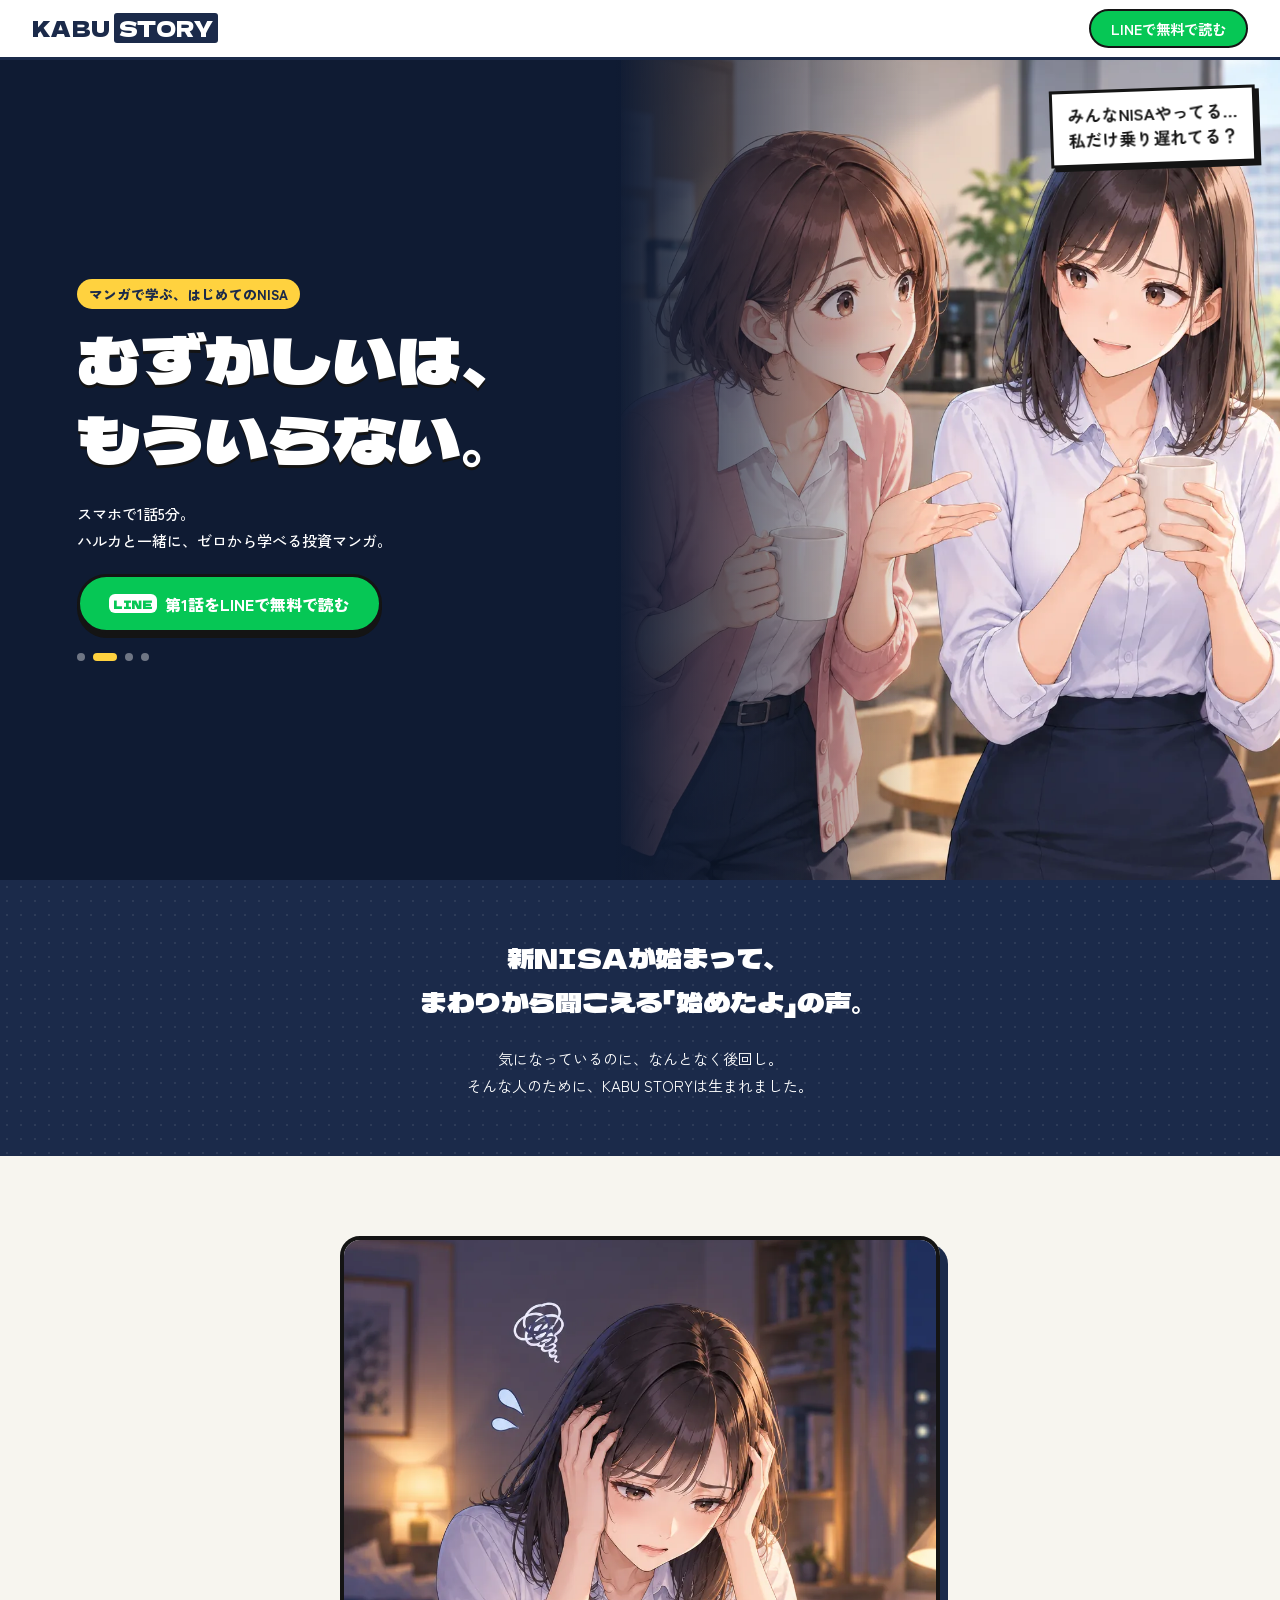
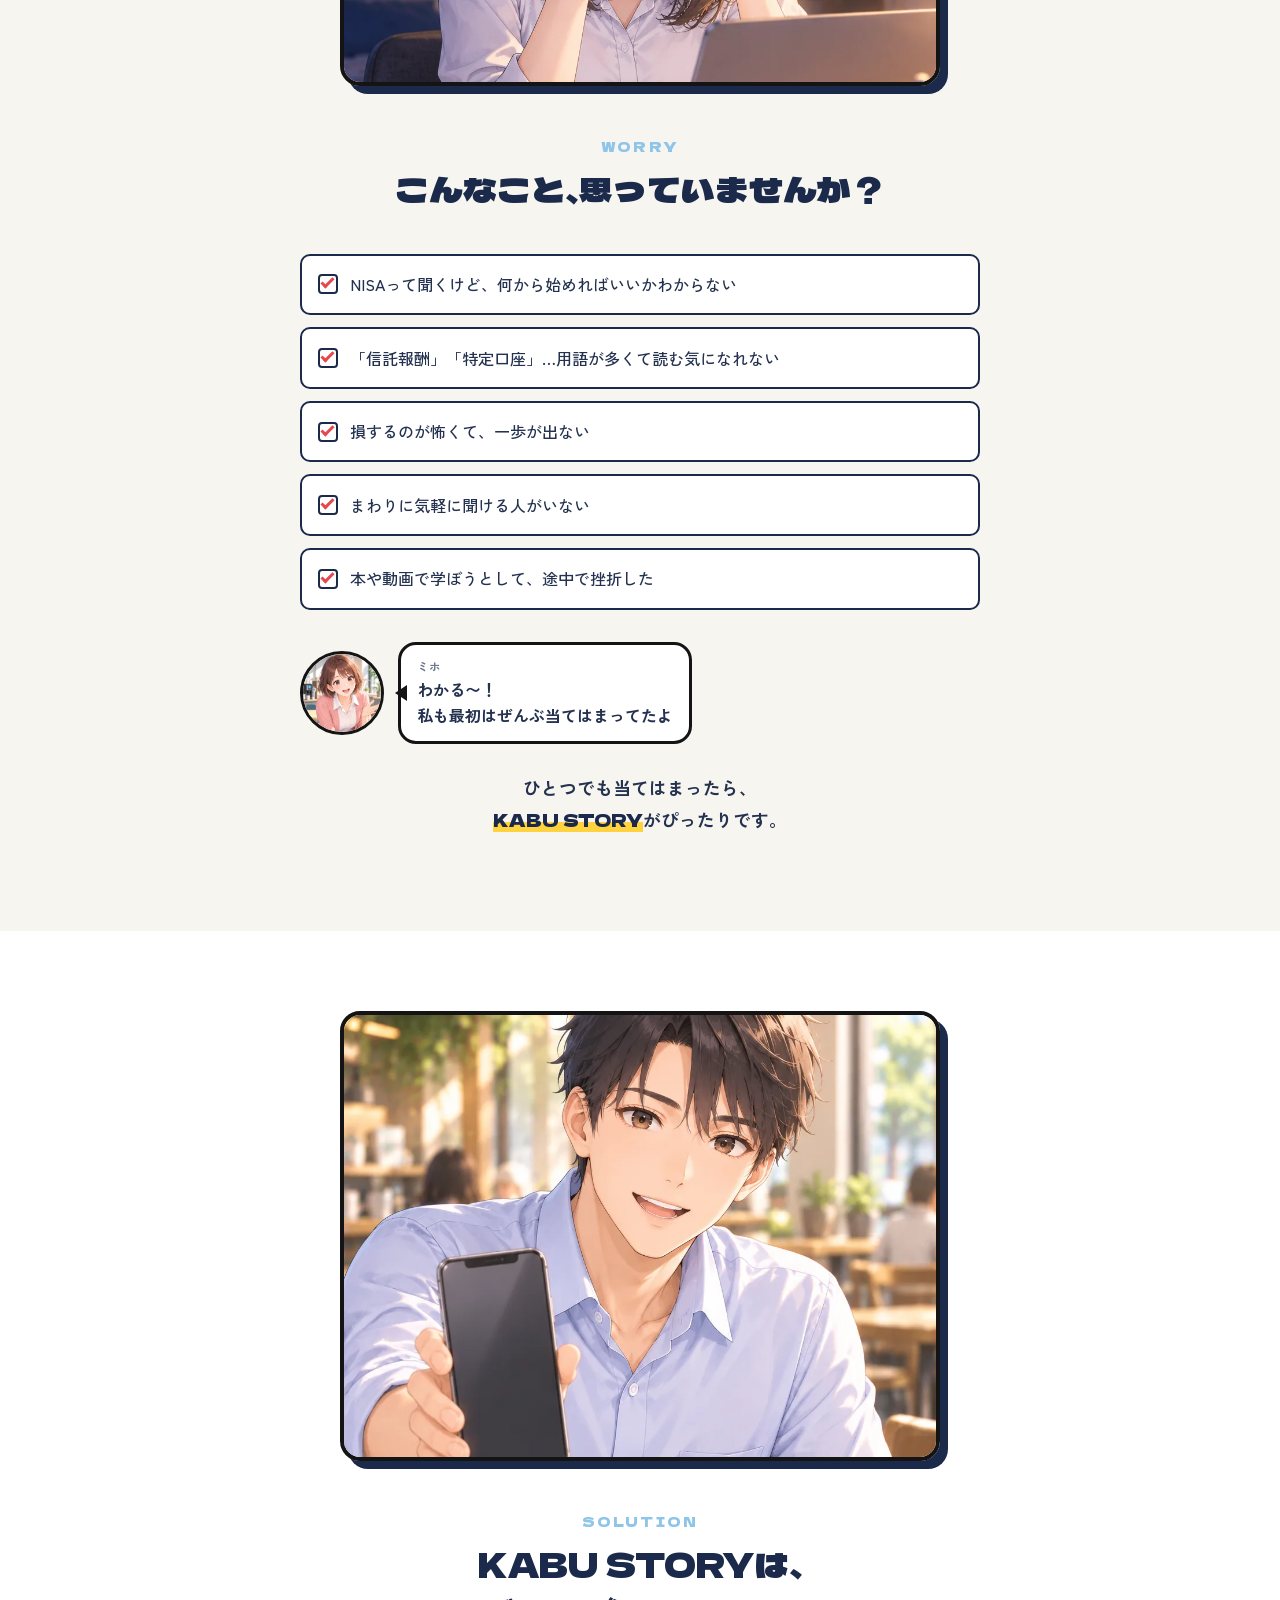
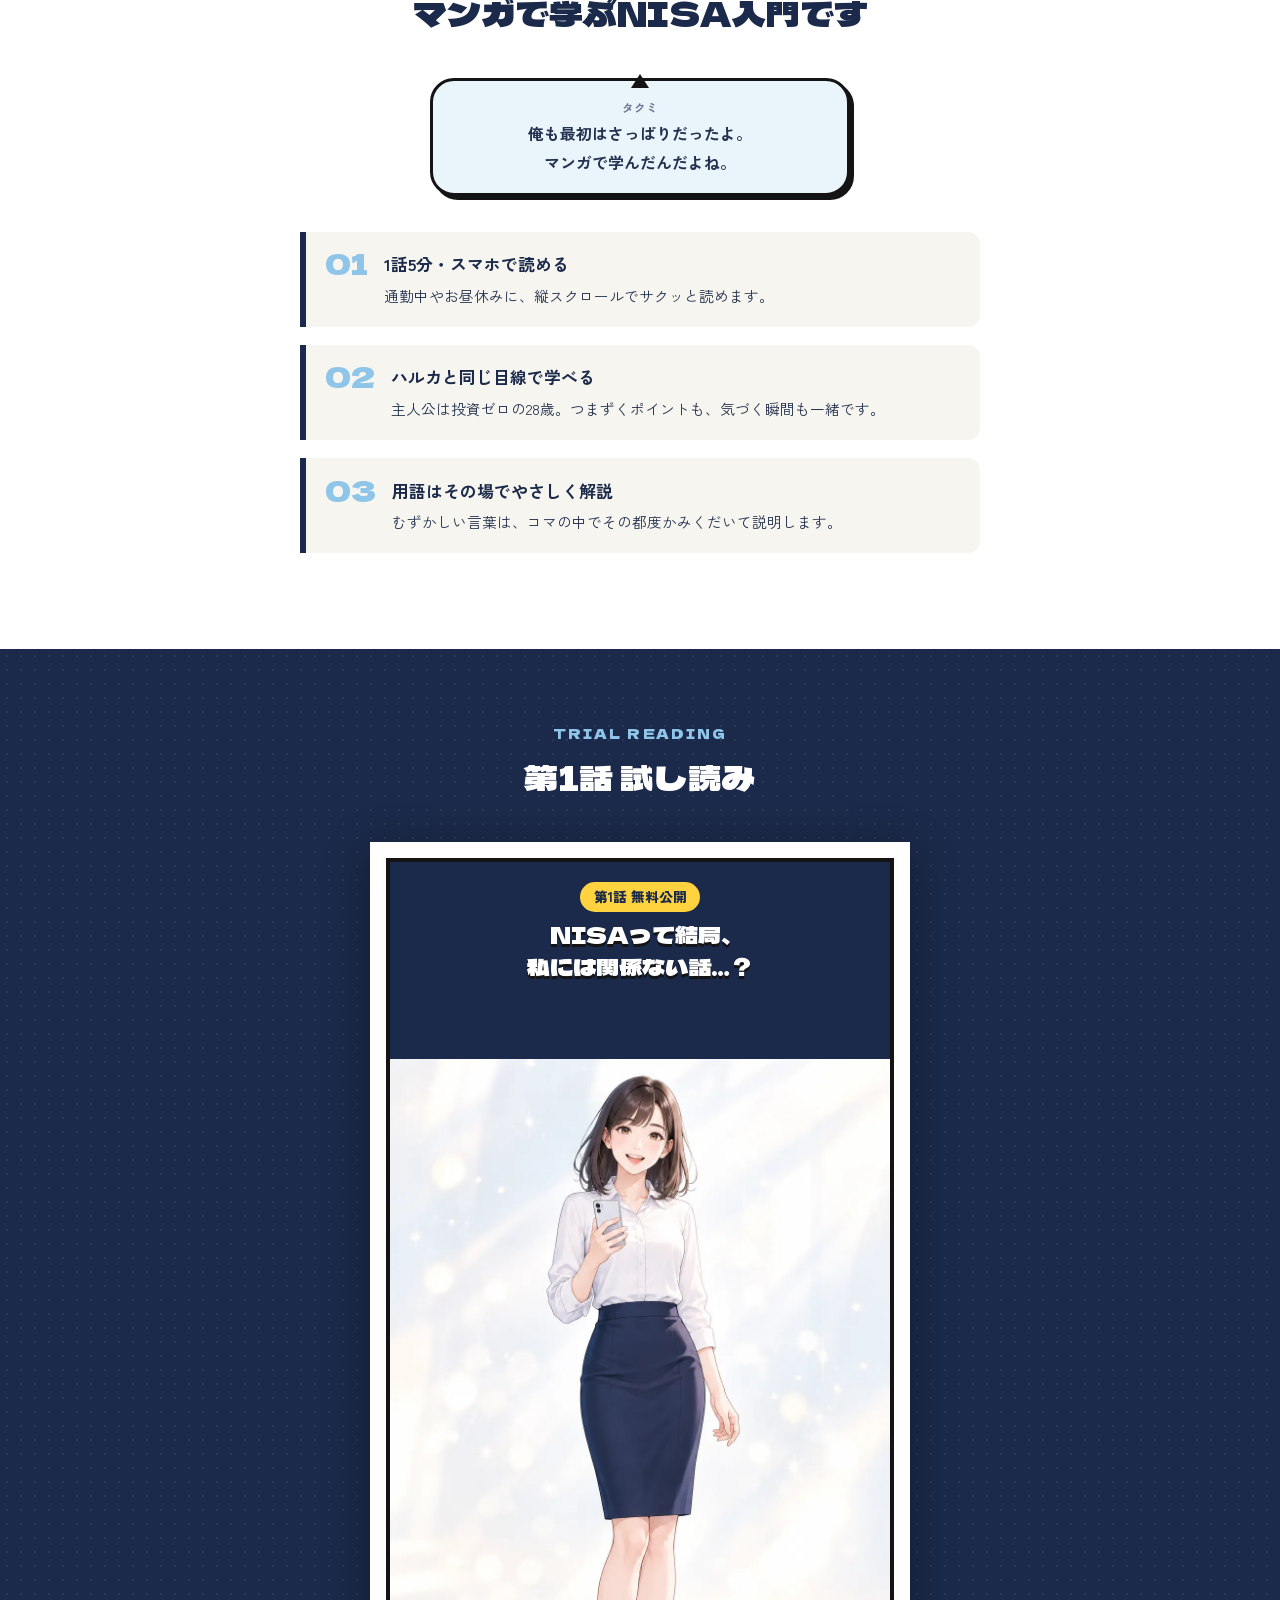
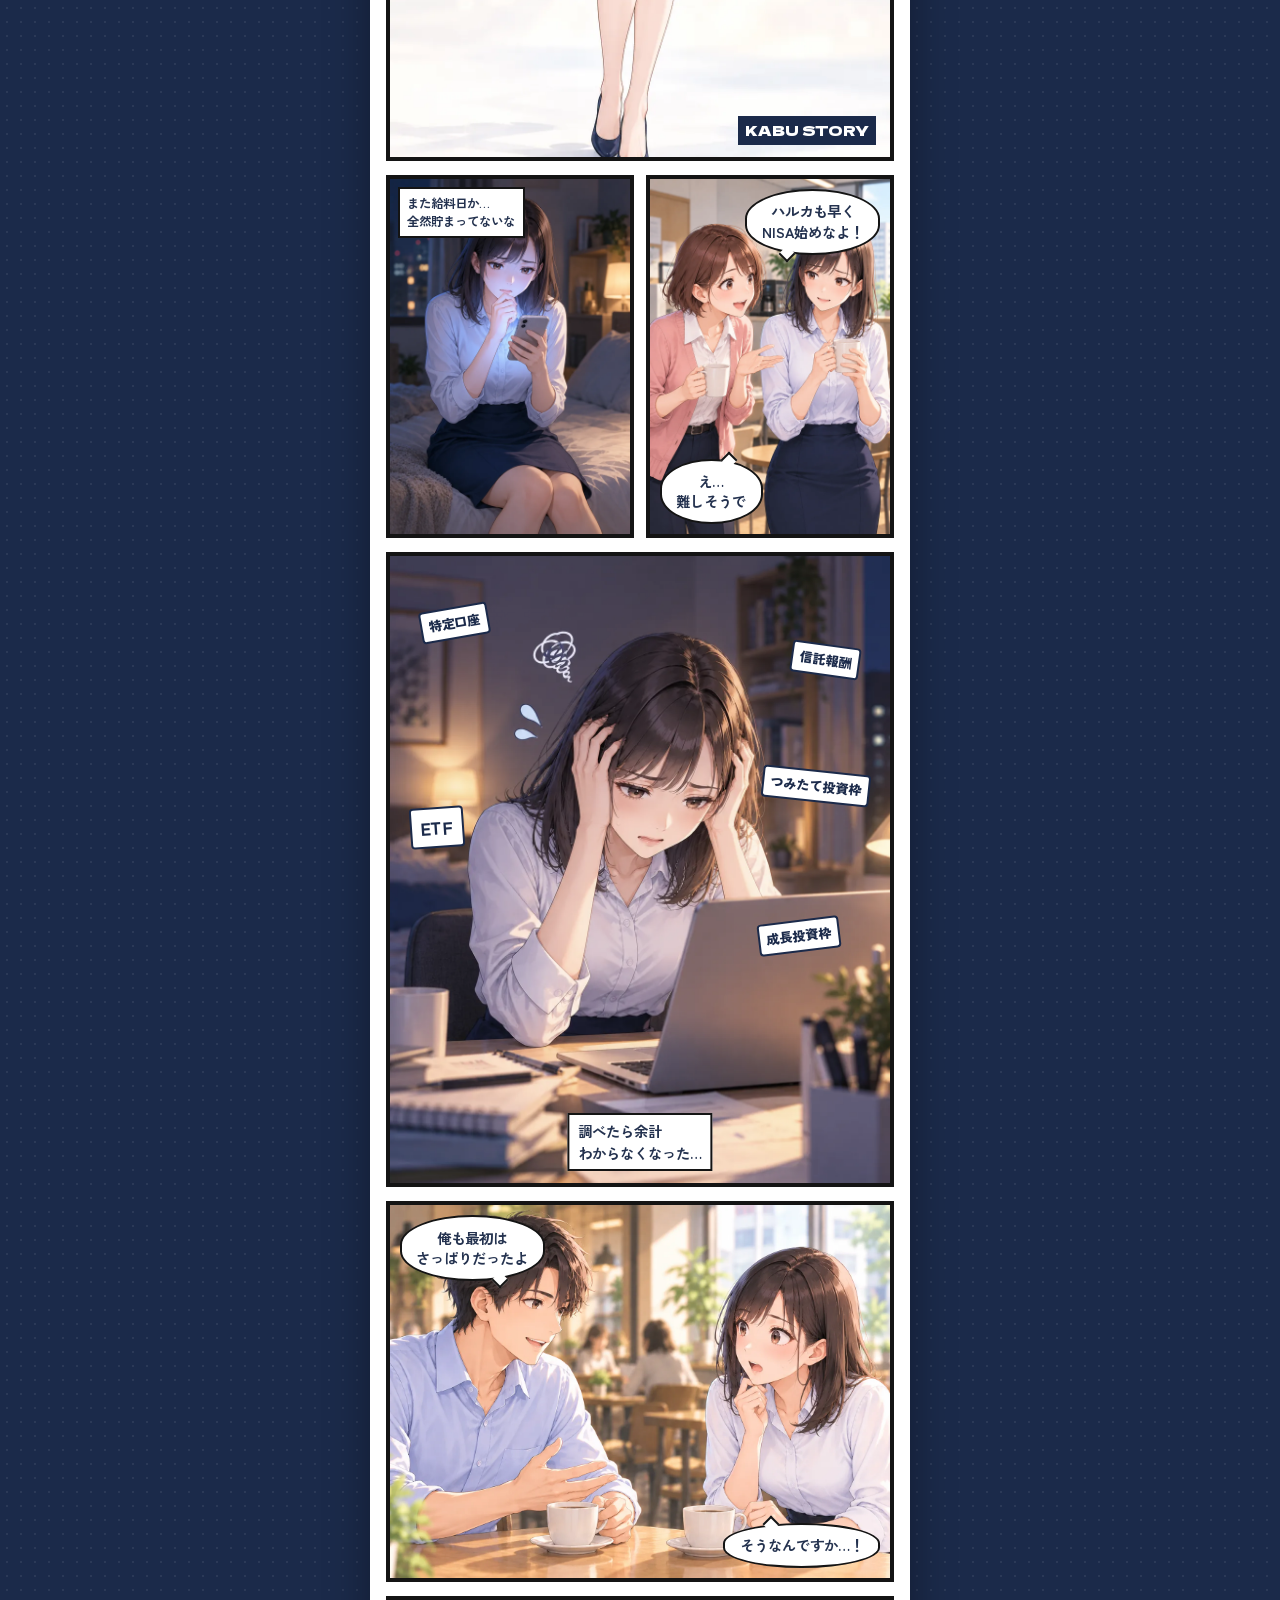
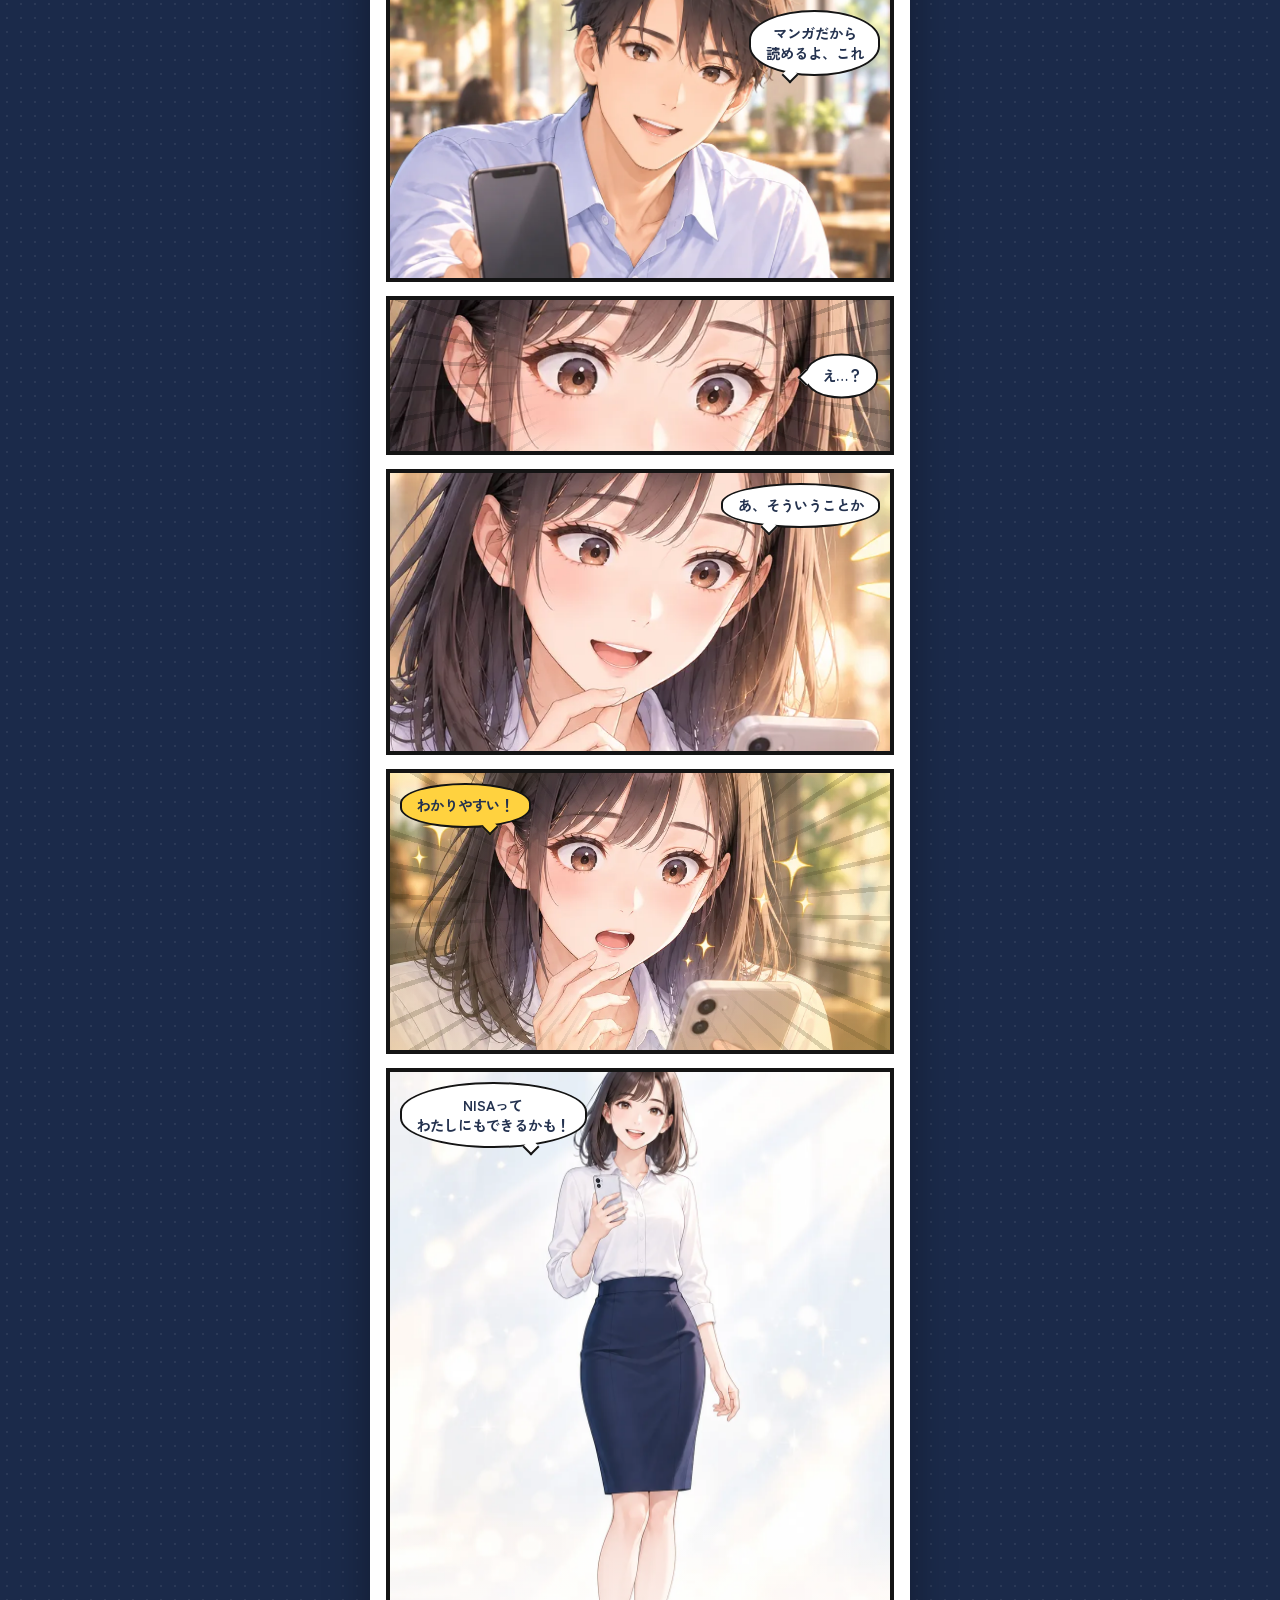
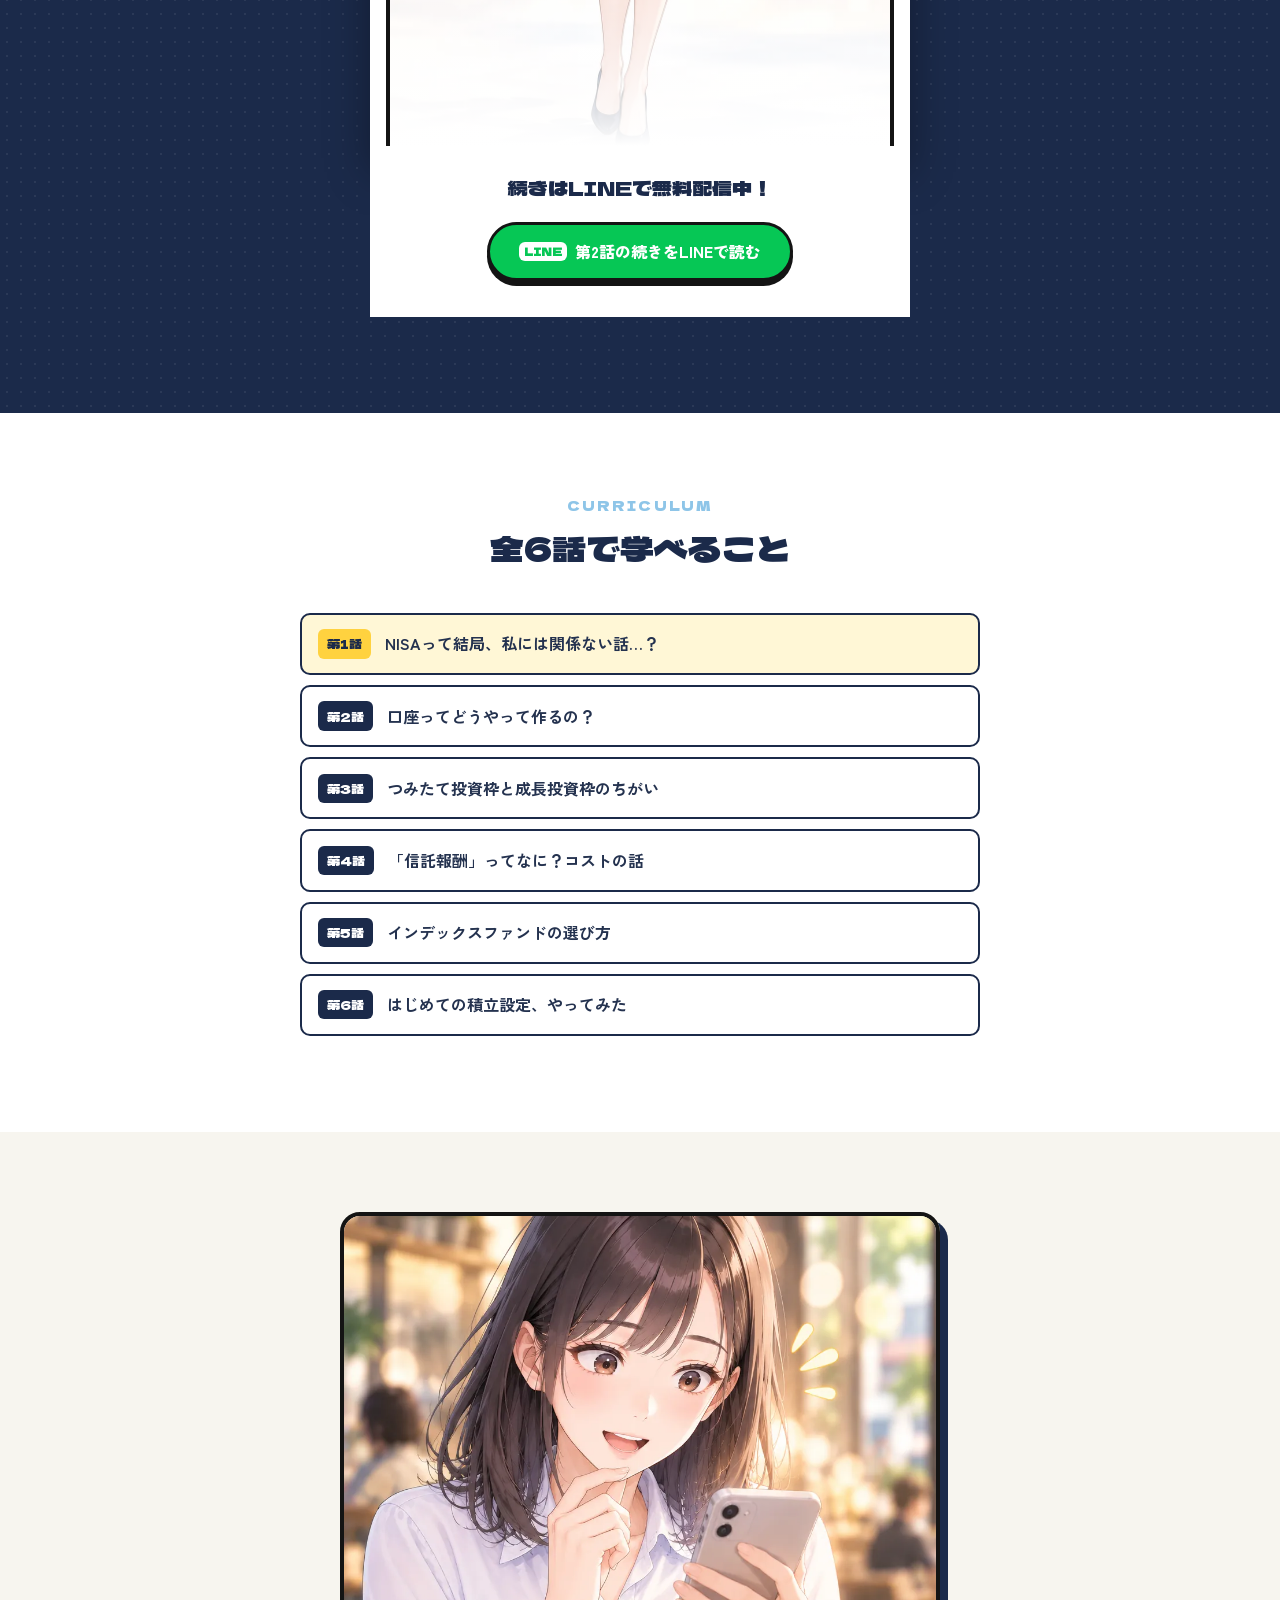
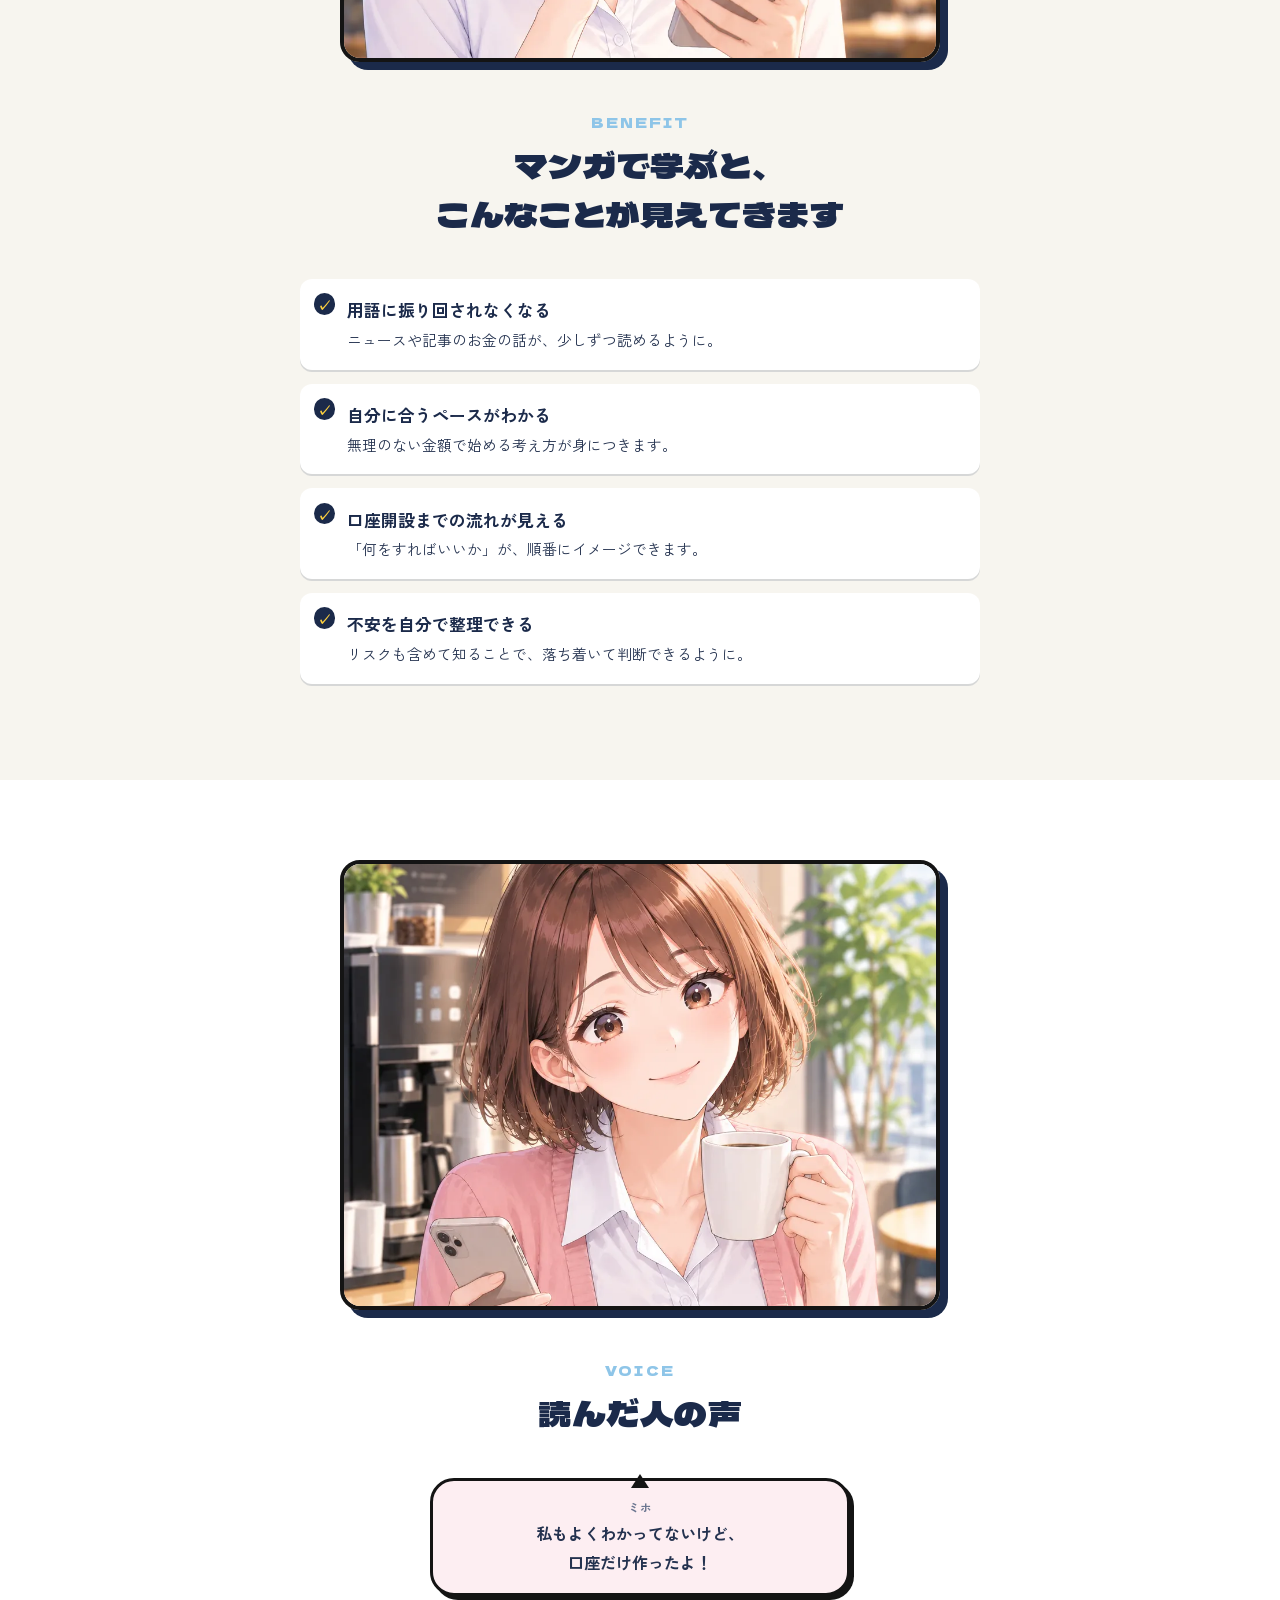
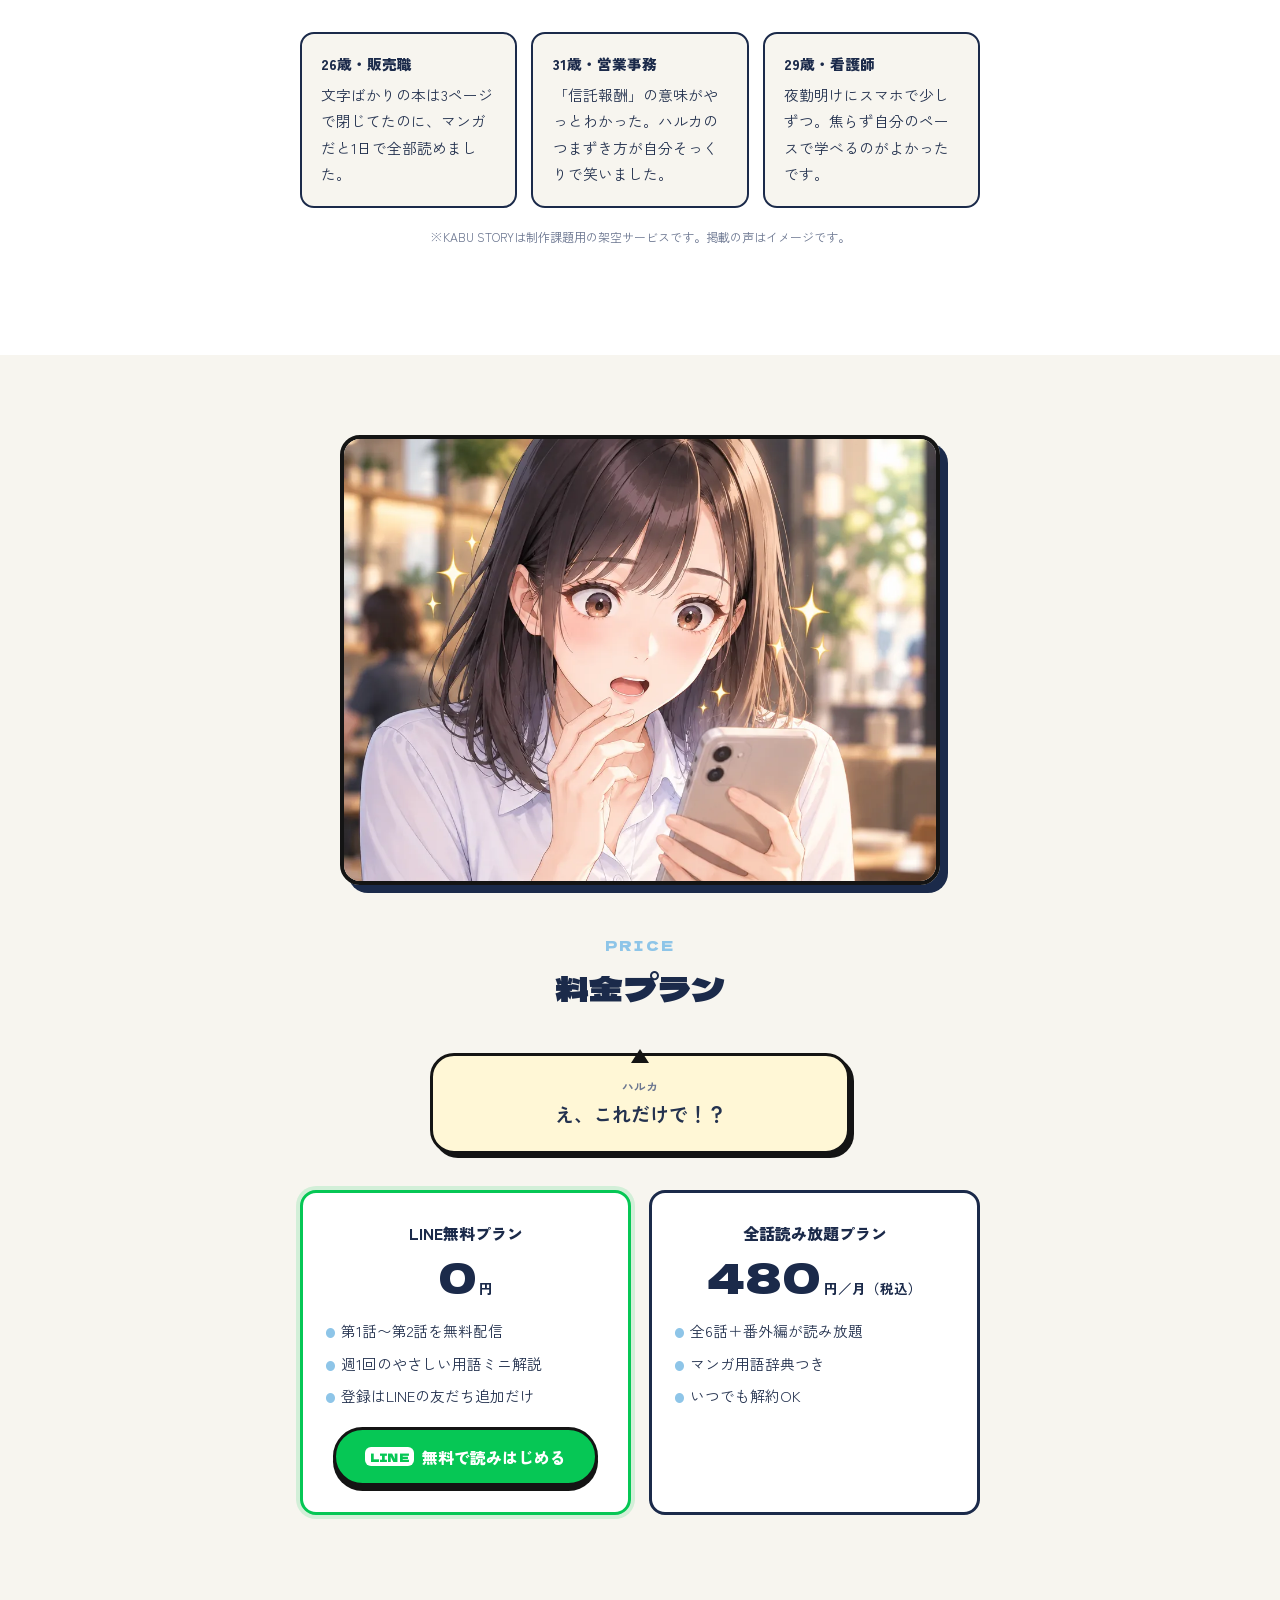
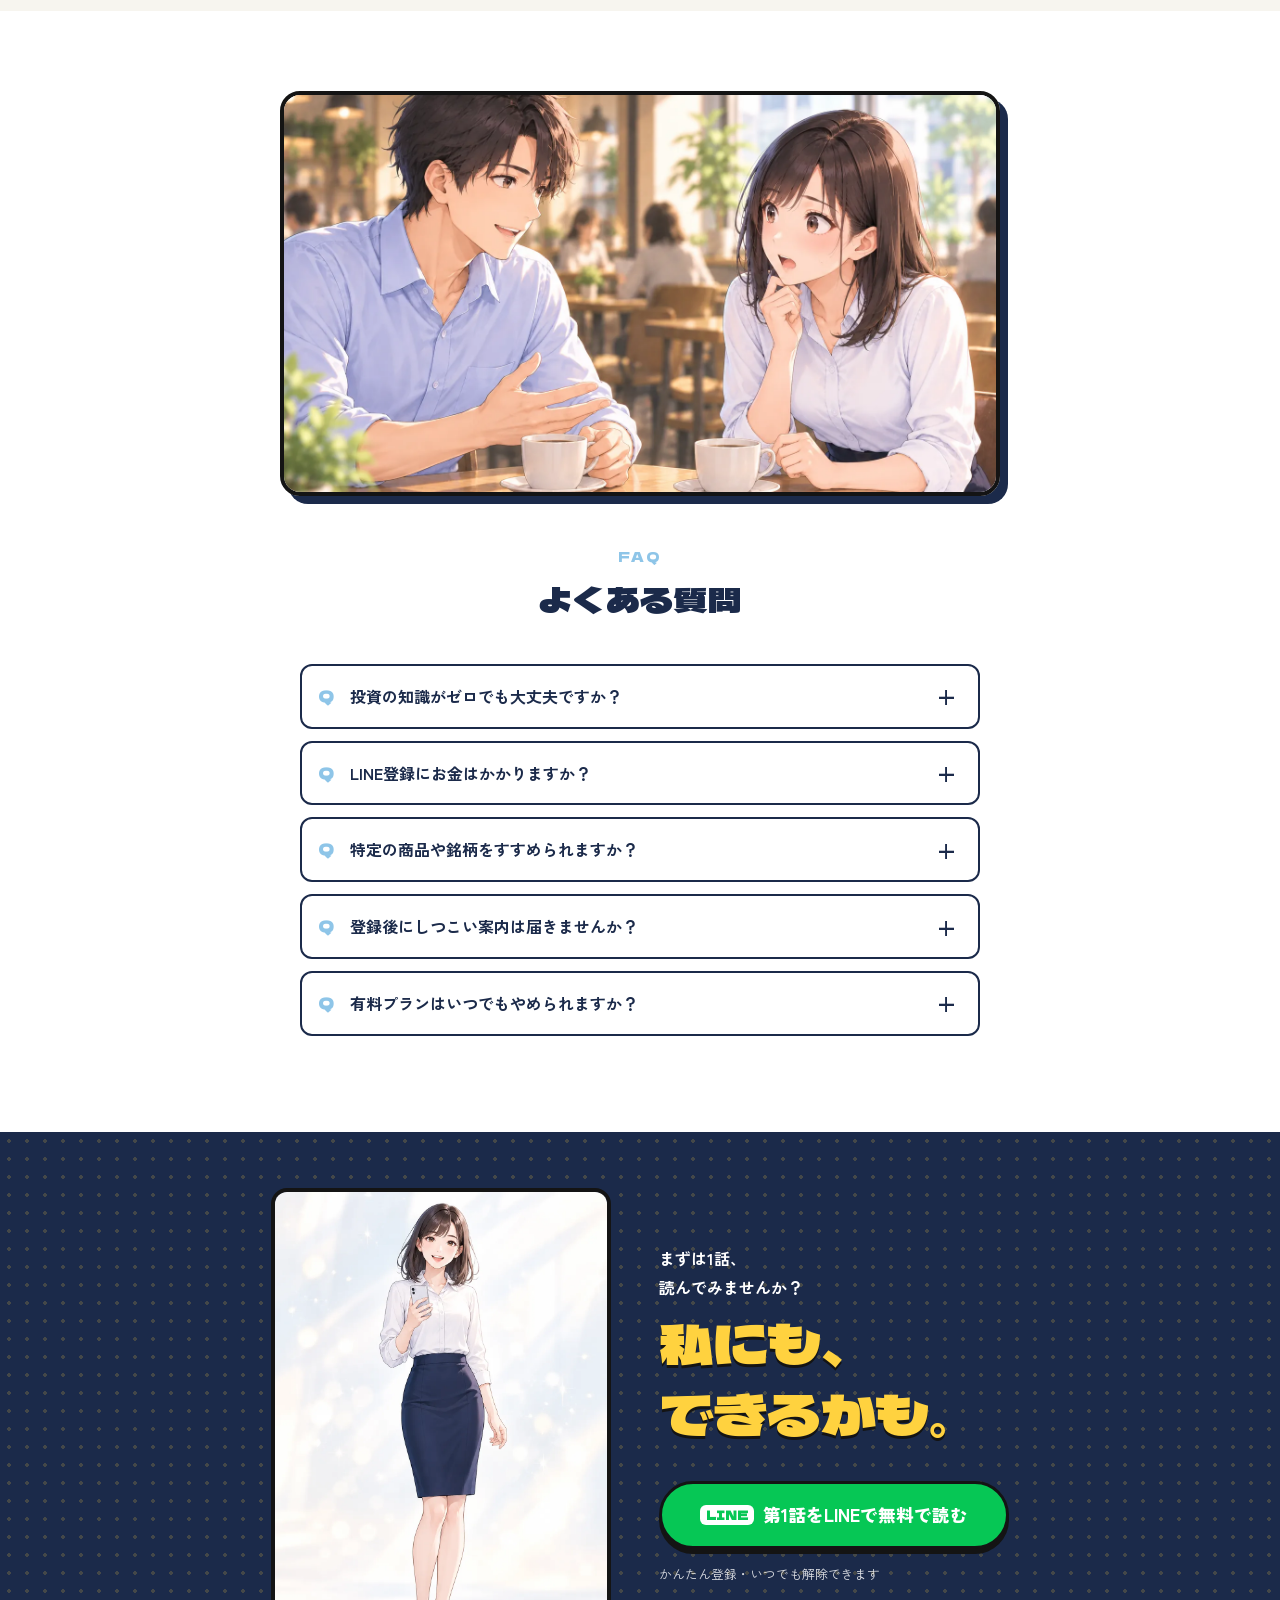
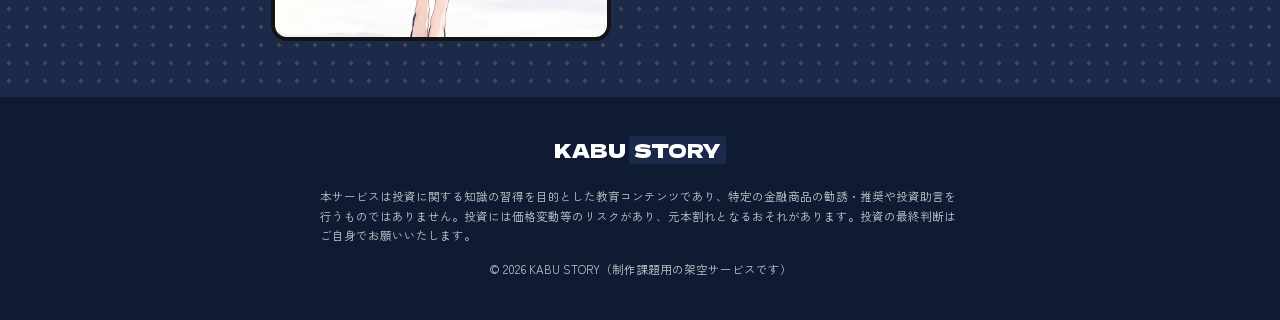
==== commit 04722d65: "ベネフィット見出しとCTA注記の表現を調整" ====
--- a/index.html
+++ b/index.html
@@ -182,7 +182,7 @@
   <div class="section-img"><img loading="lazy" src="img/h5.webp" alt="納得した表情のハルカ"></div>
   <div class="container">
     <p class="section-en">BENEFIT</p>
-    <h2 class="section-title">読み終わるころには、<br>こう変わります</h2>
+    <h2 class="section-title">マンガで学ぶと、<br>こんなことが見えてきます</h2>
     <ul class="benefits">
       <li><strong>用語に振り回されなくなる</strong>ニュースや記事のお金の話が、少しずつ読めるように。</li>
       <li><strong>自分に合うペースがわかる</strong>無理のない金額で始める考え方が身につきます。</li>
@@ -255,7 +255,7 @@
       <p class="final-cta-lead">まずは1話、<br>読んでみませんか？</p>
       <h2 class="final-cta-title">私にも、<br>できるかも。</h2>
       <button class="btn-line btn-line--lg js-open-form" type="button">第1話をLINEで無料で読む</button>
-      <p class="final-cta-note">登録は30秒・いつでも解除できます</p>
+      <p class="final-cta-note">かんたん登録・いつでも解除できます</p>
     </div>
   </div>
 </section>
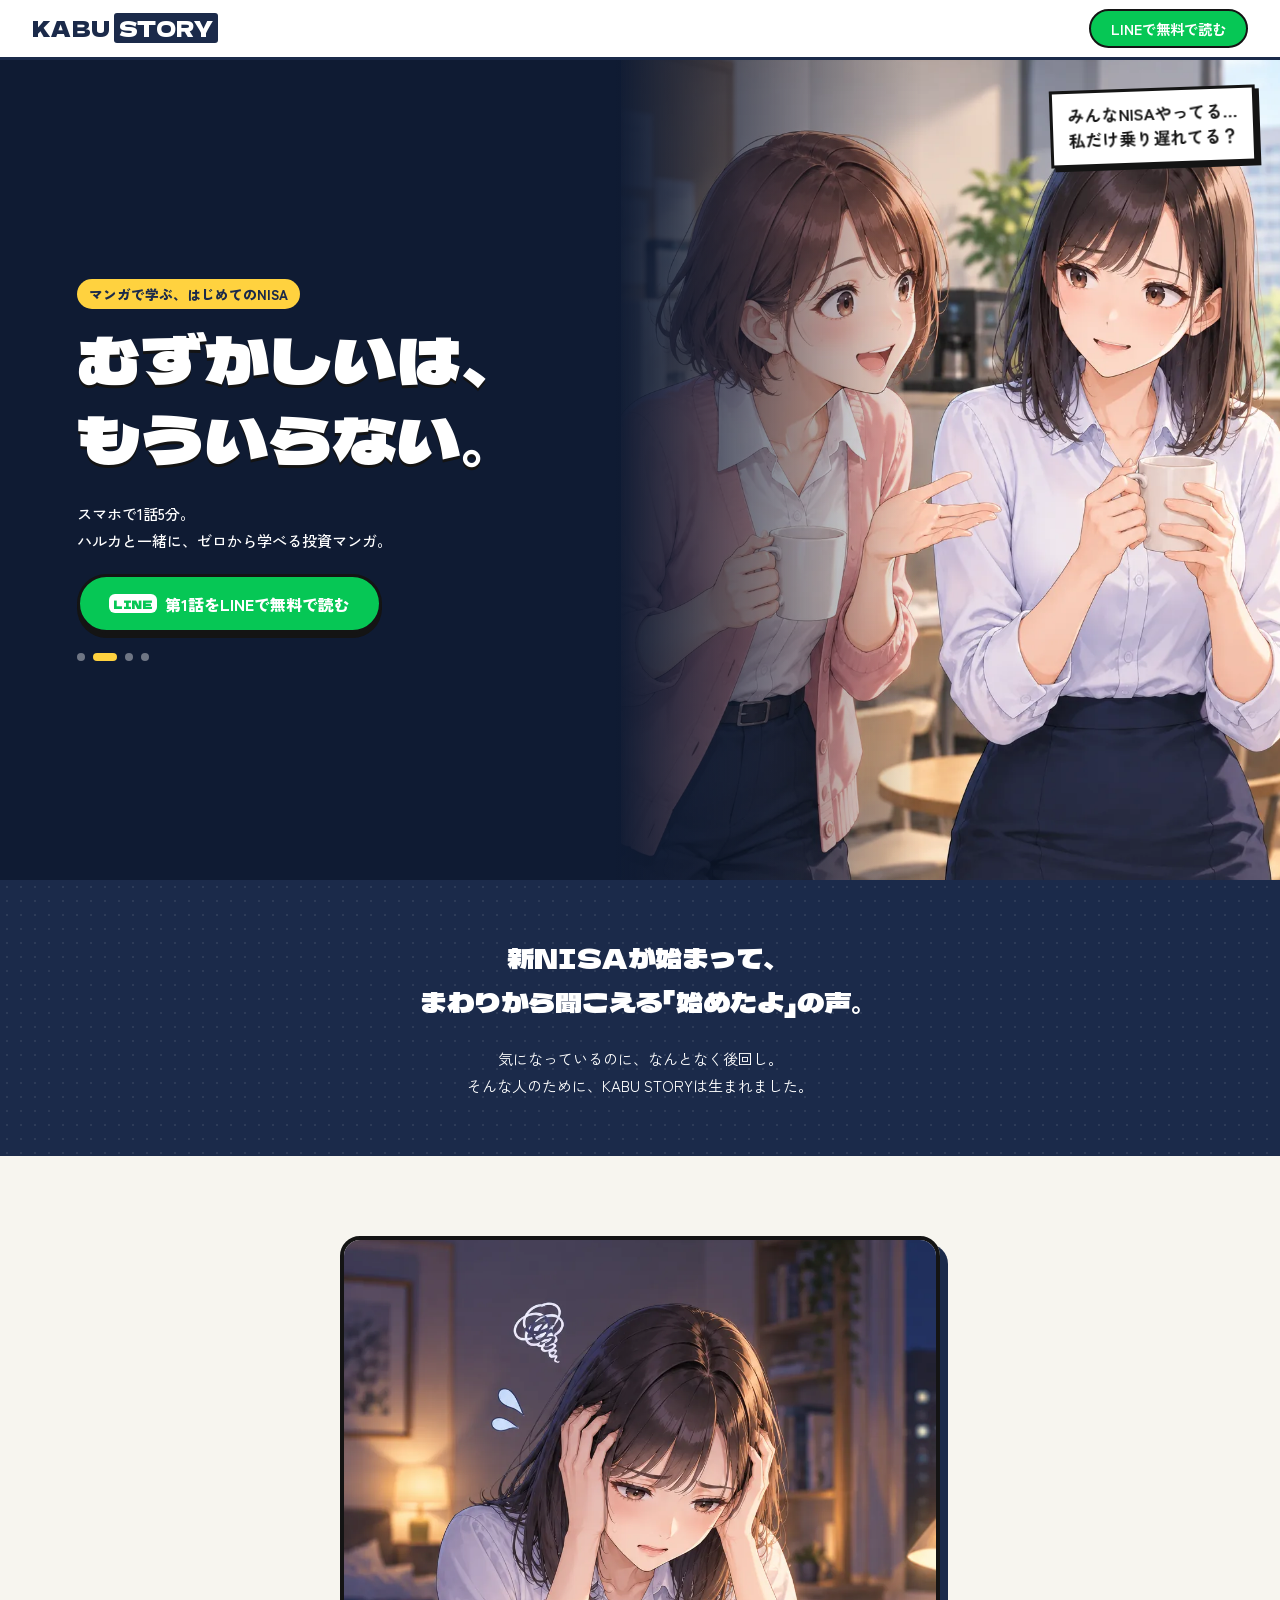
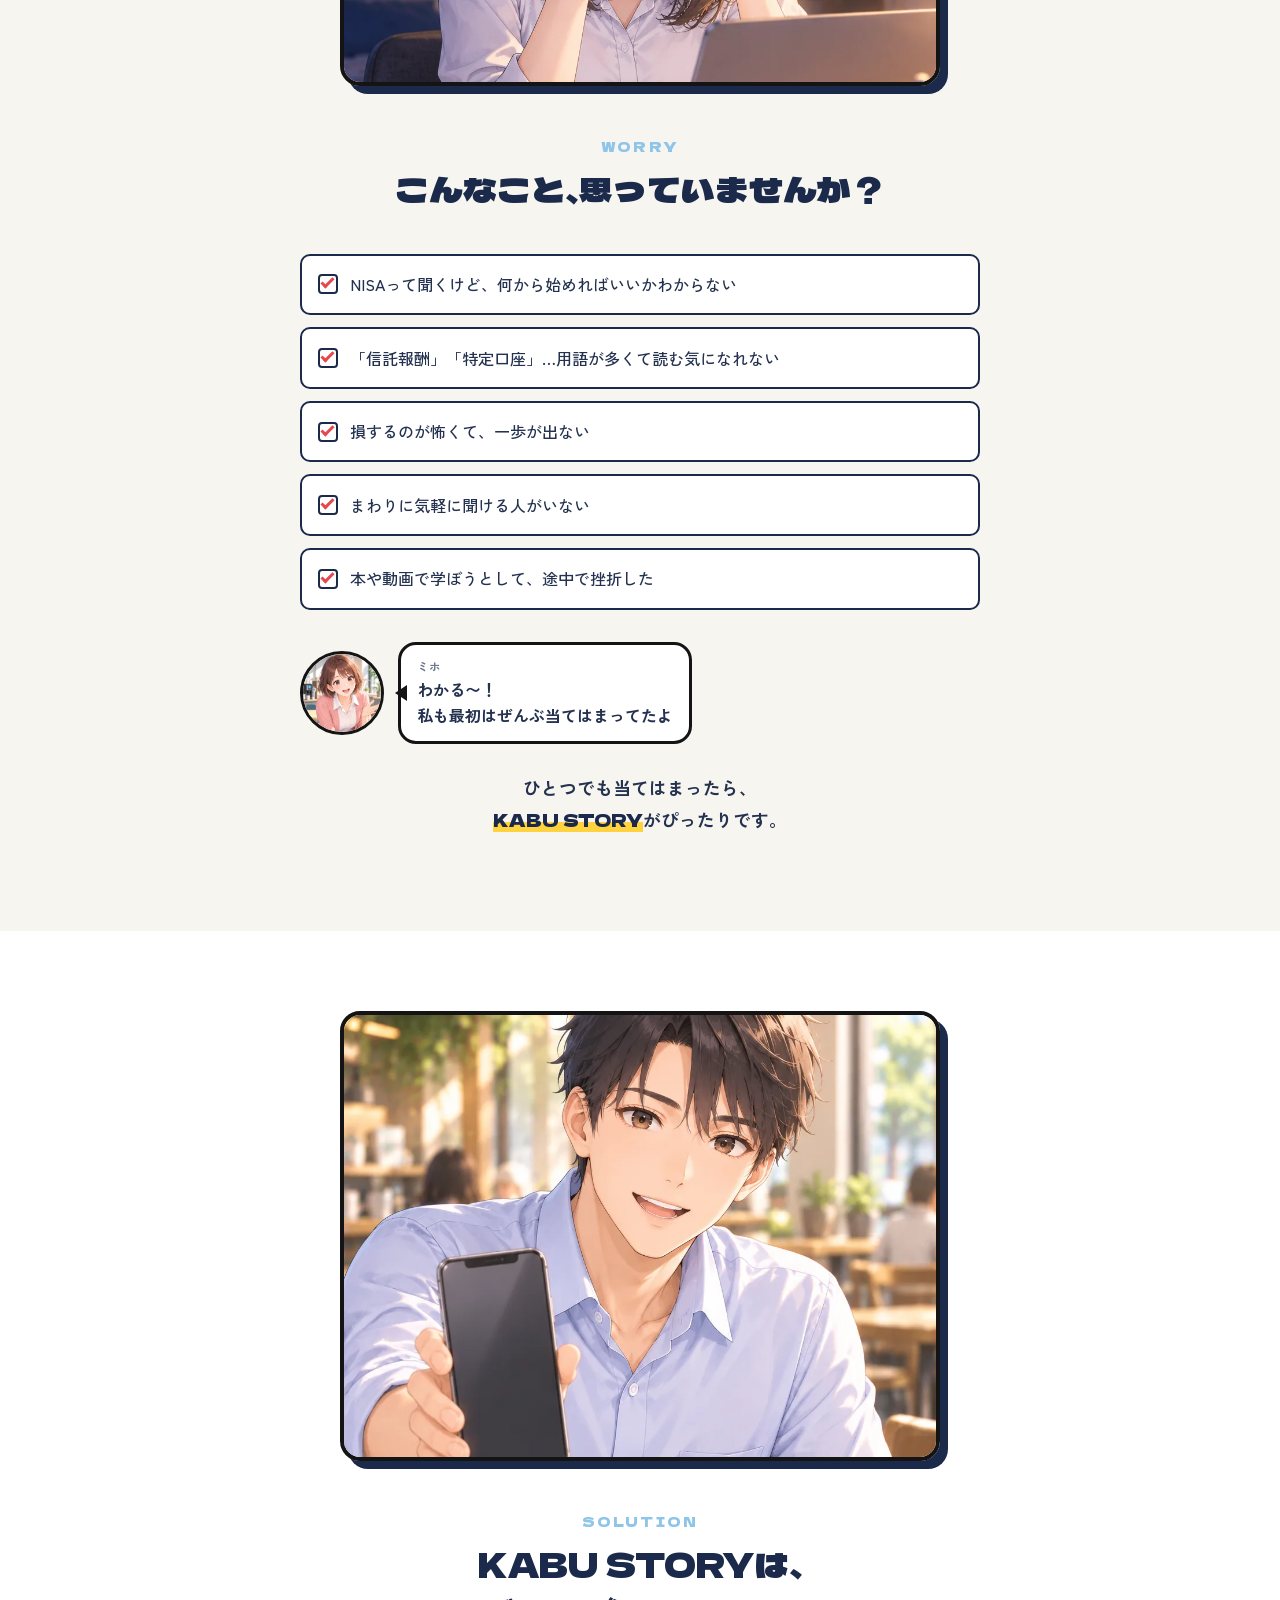
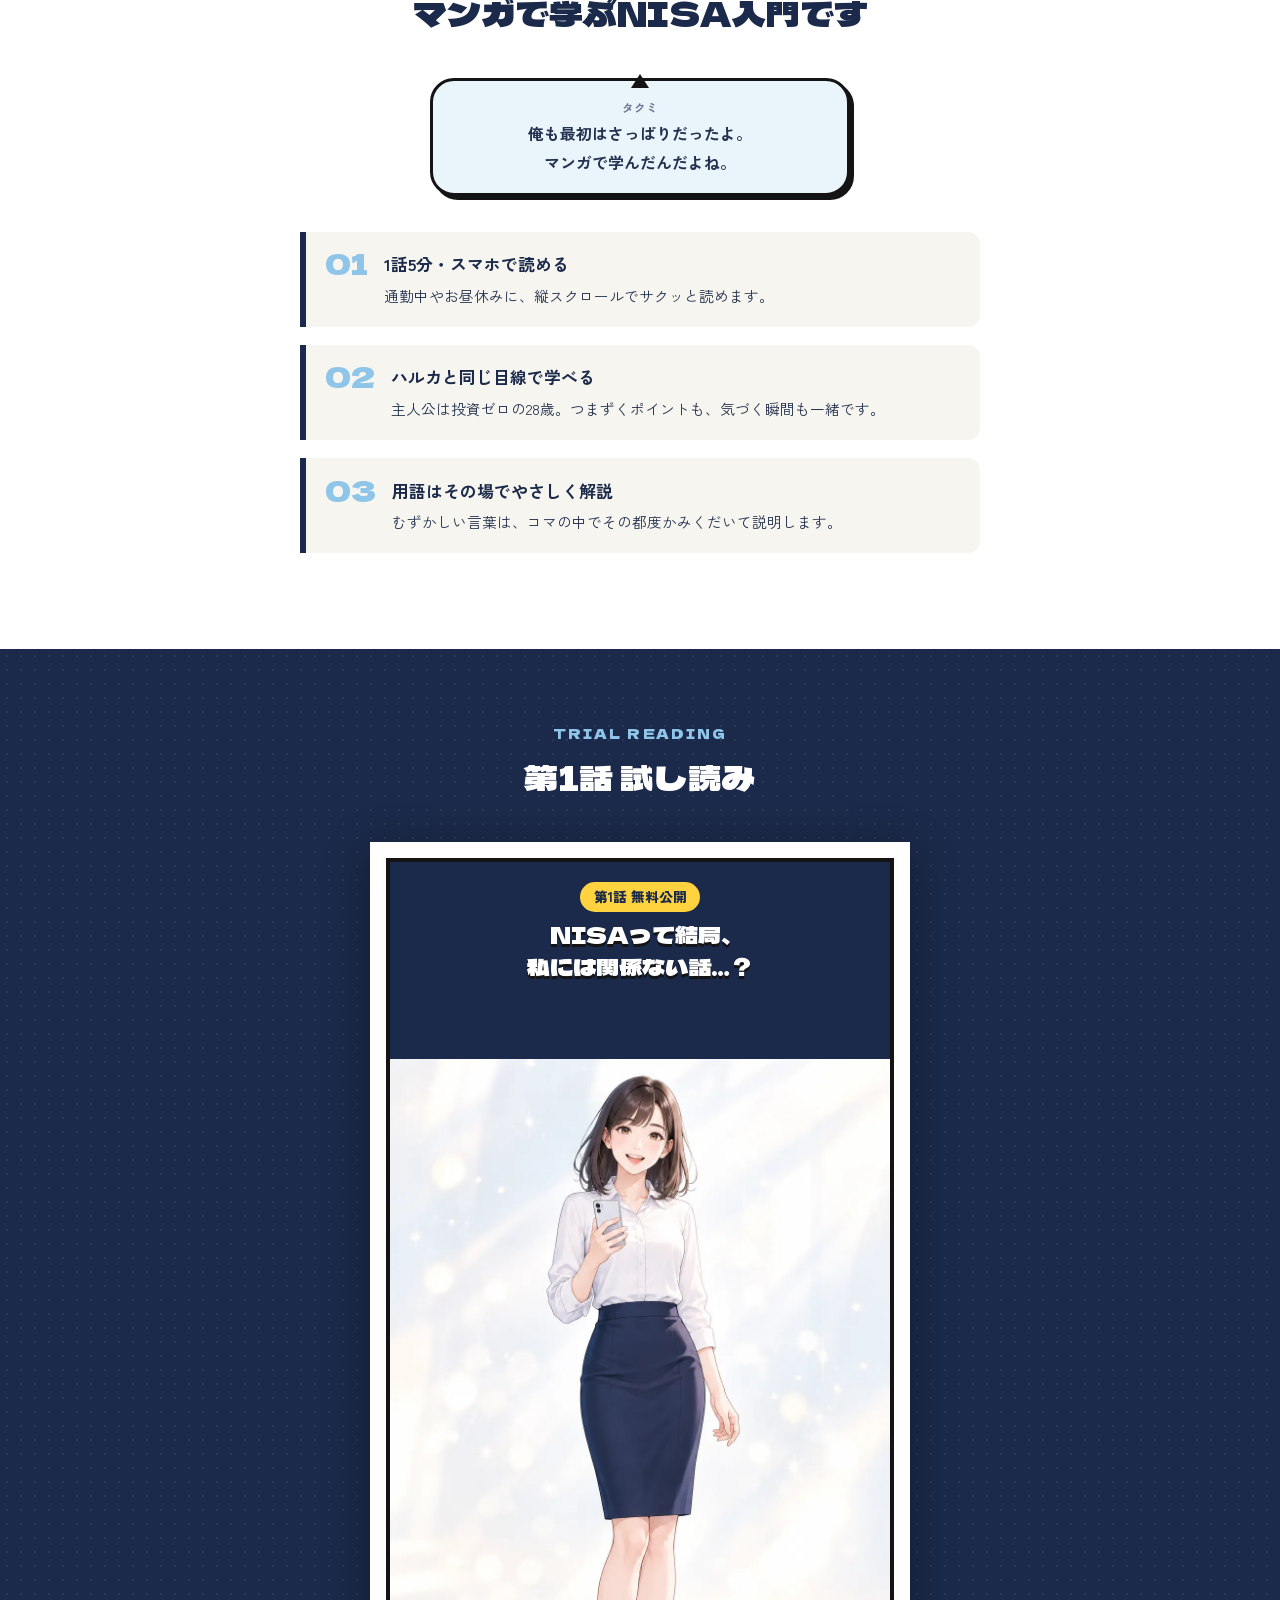
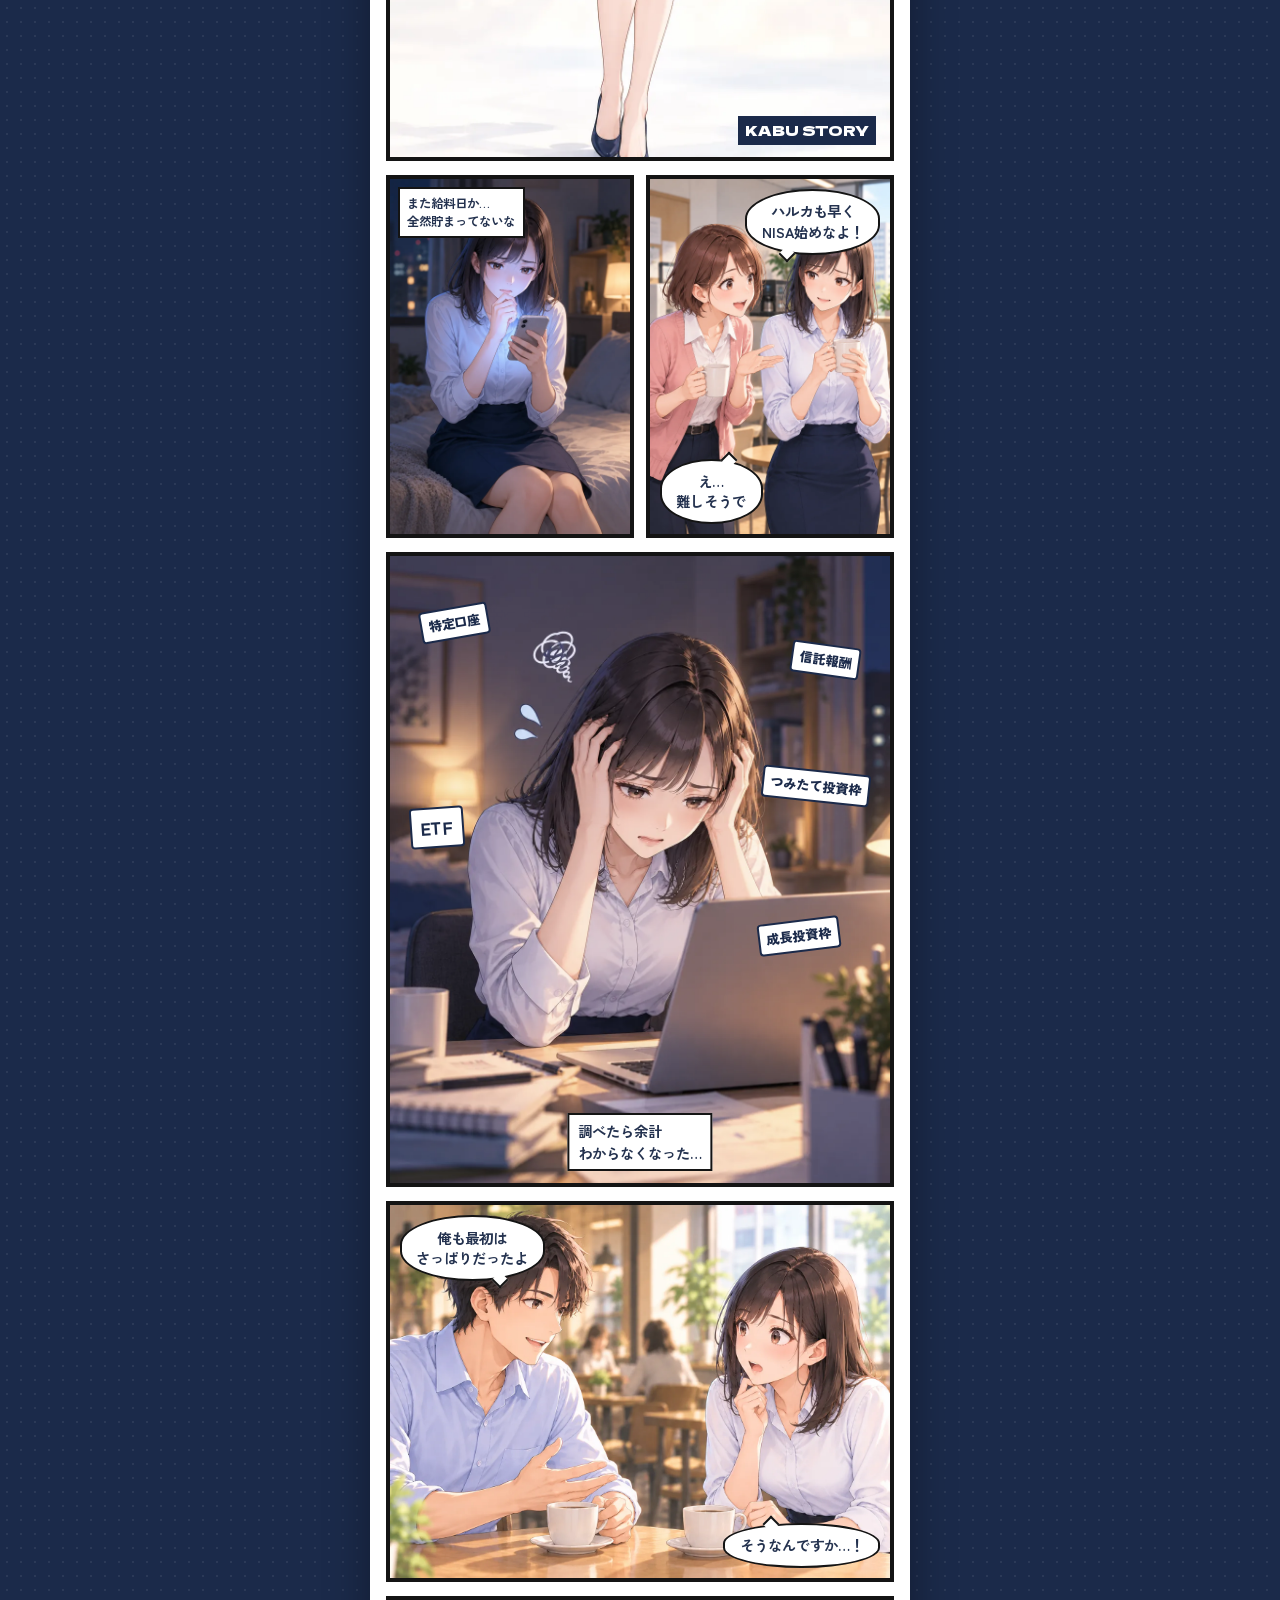
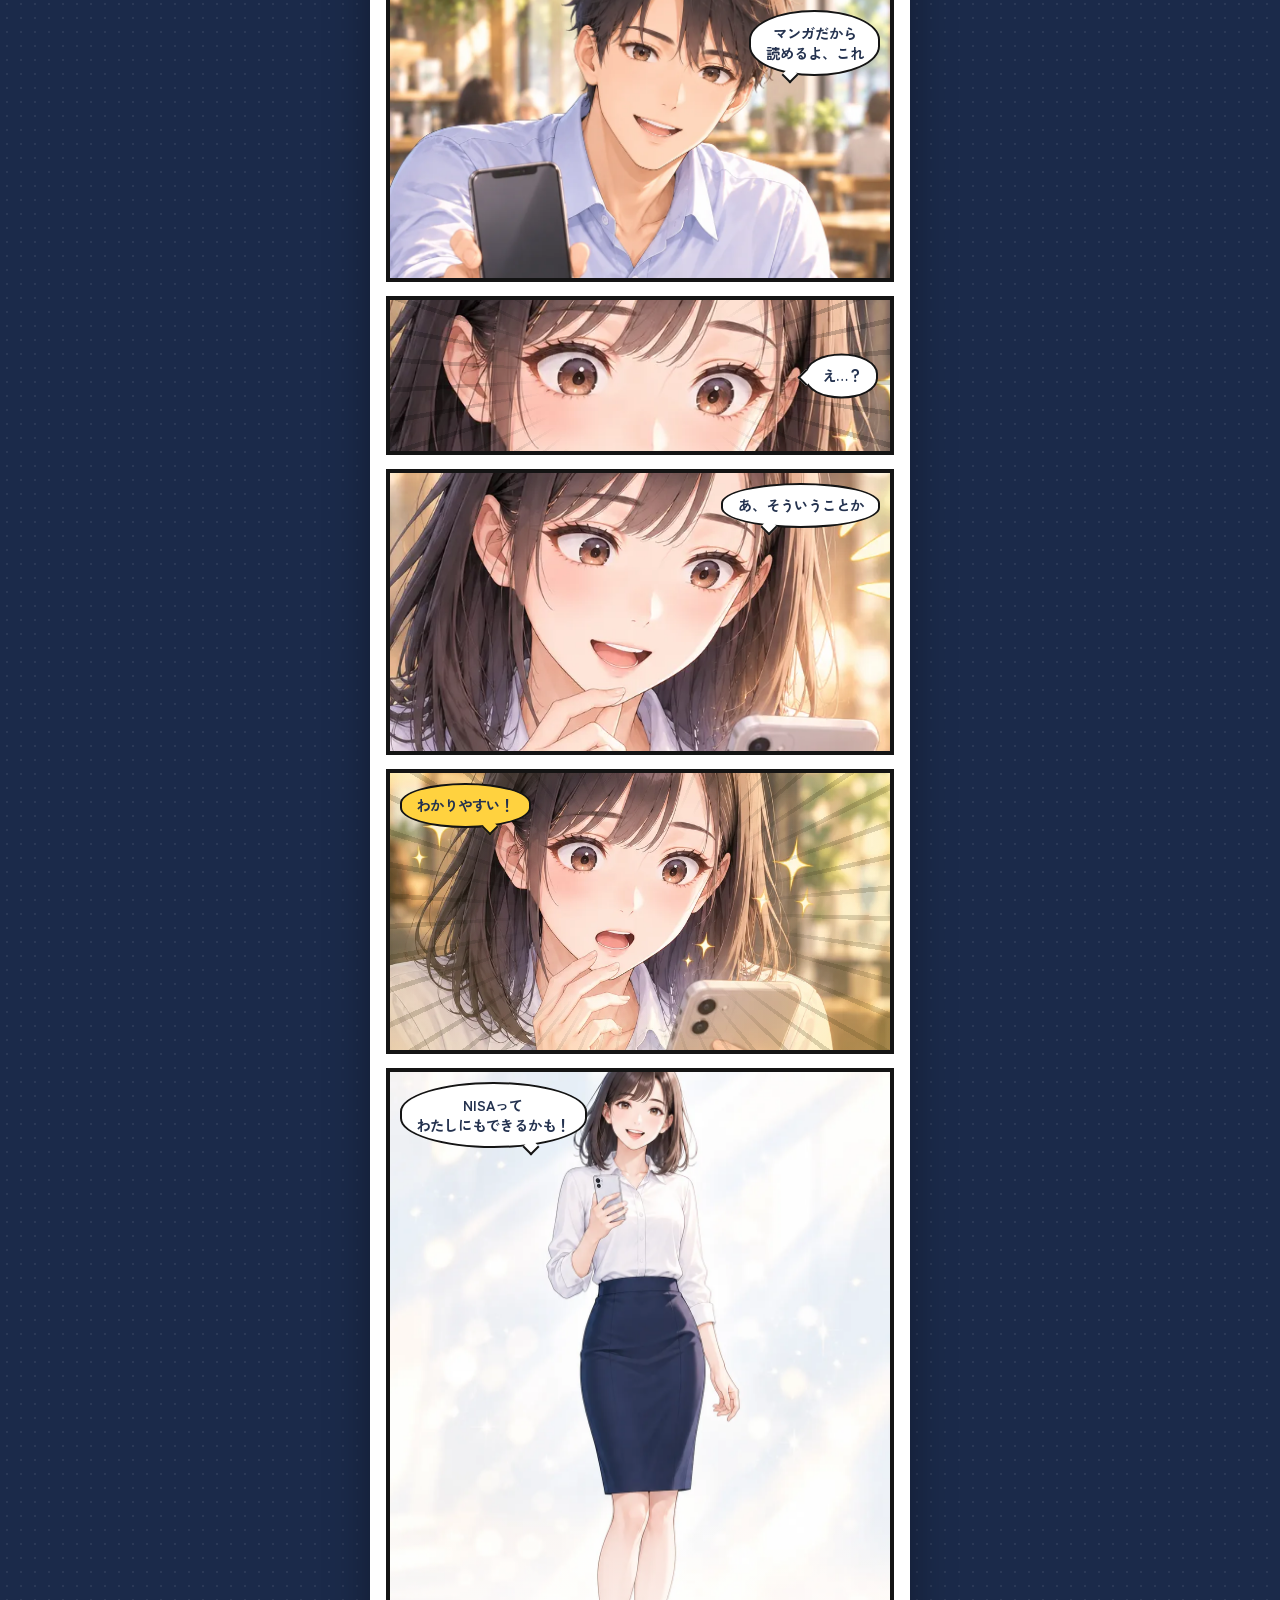
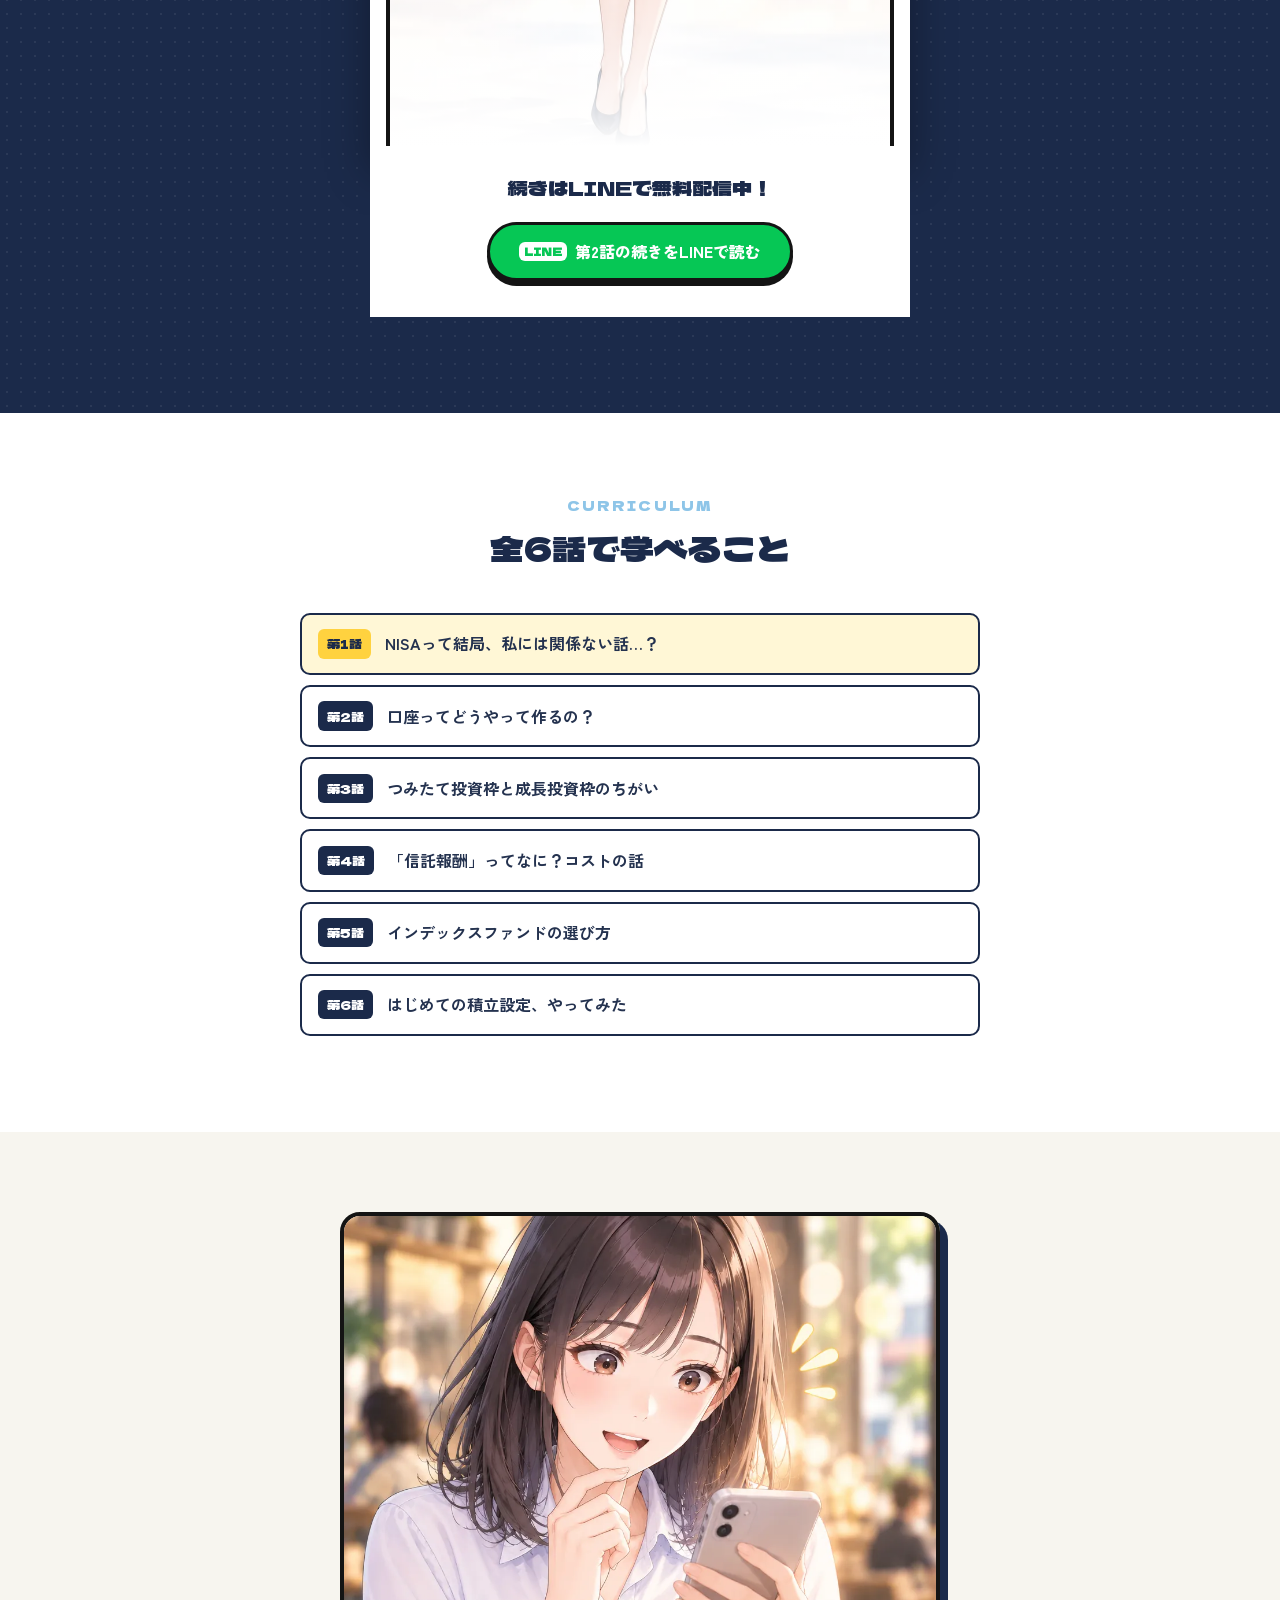
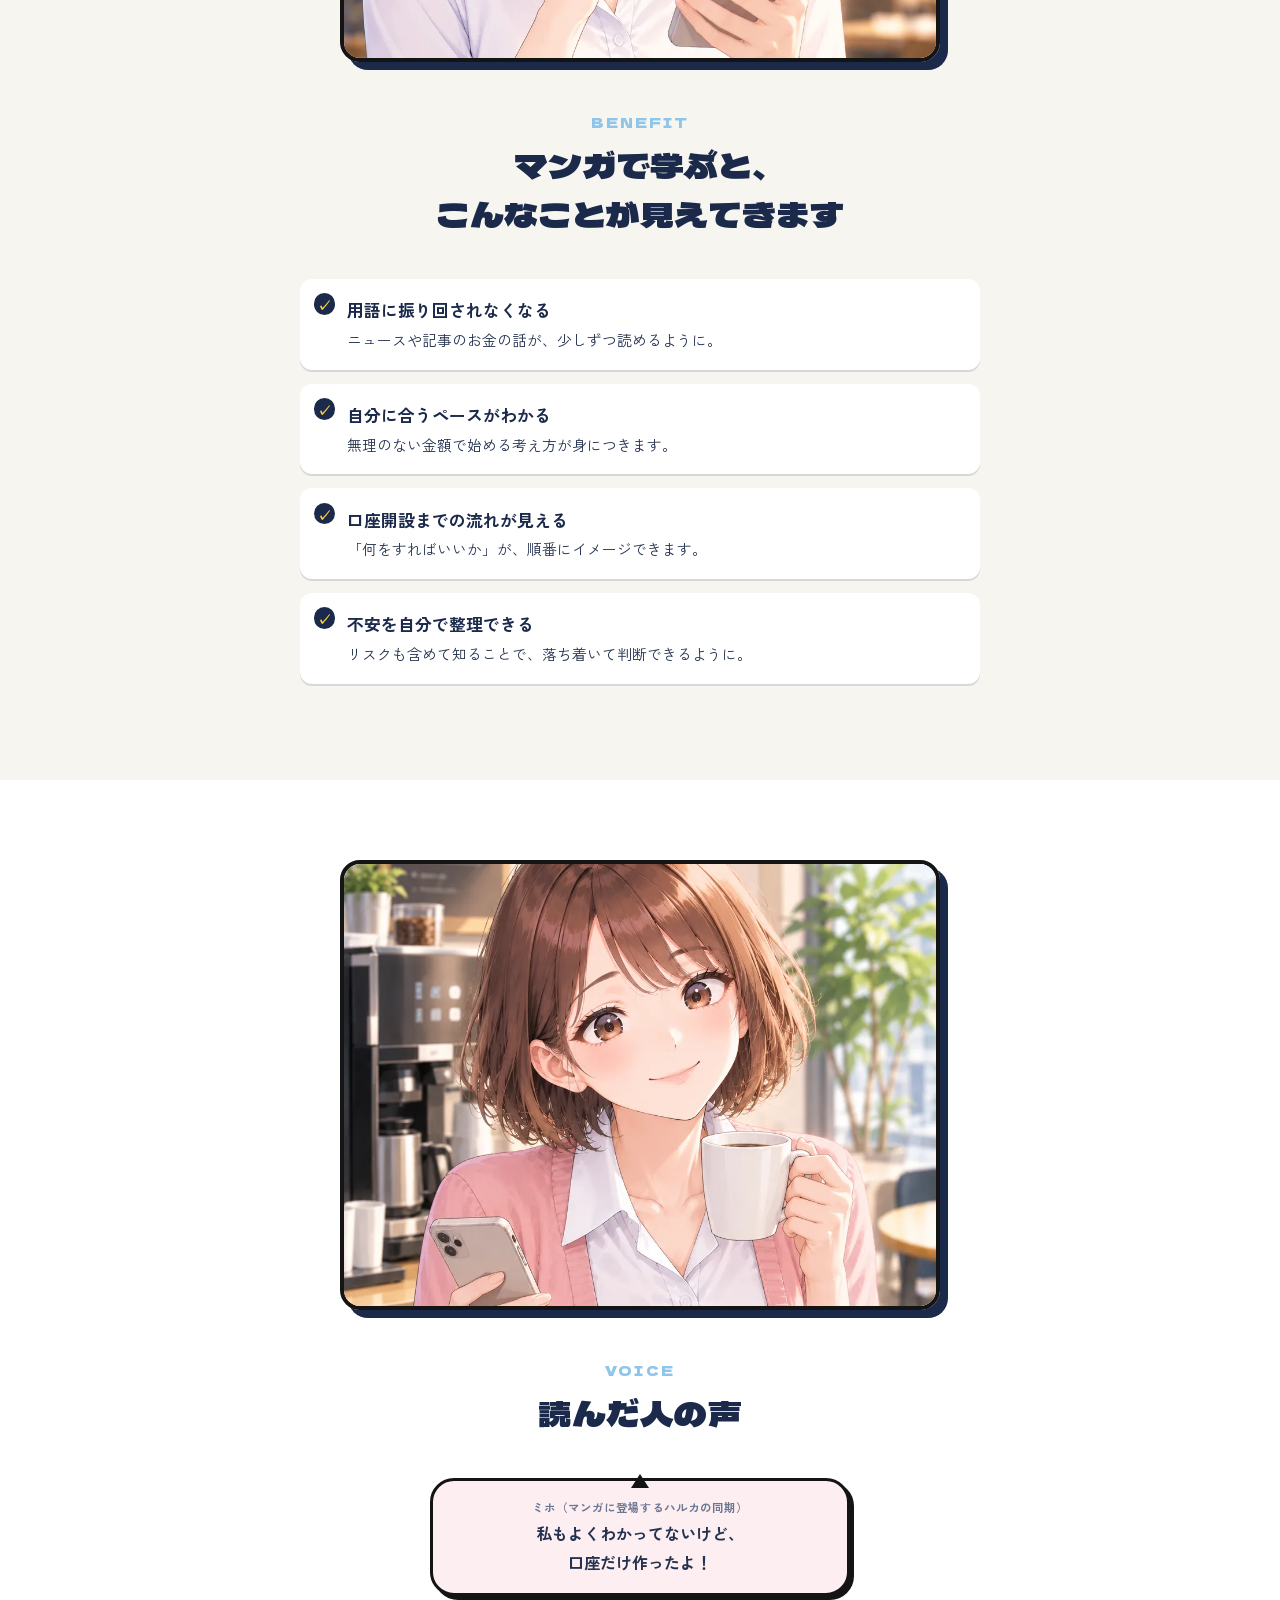
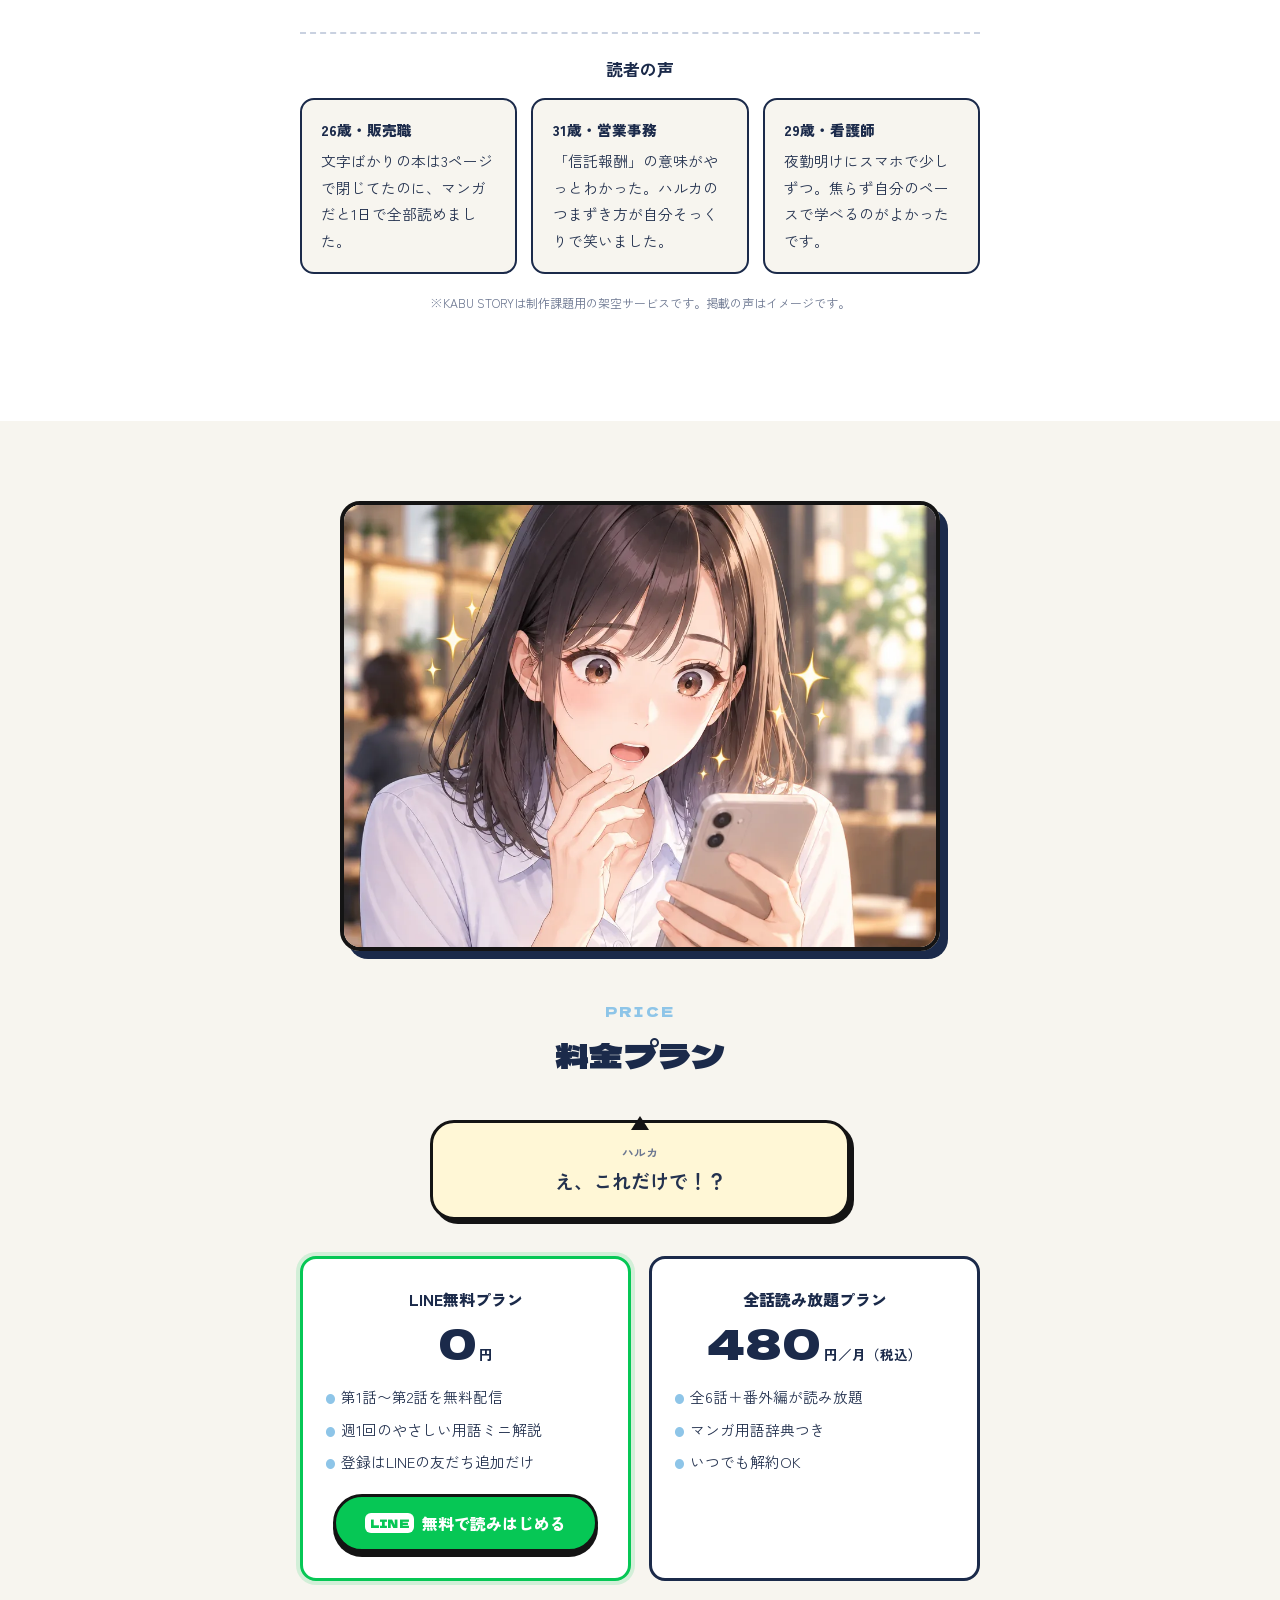
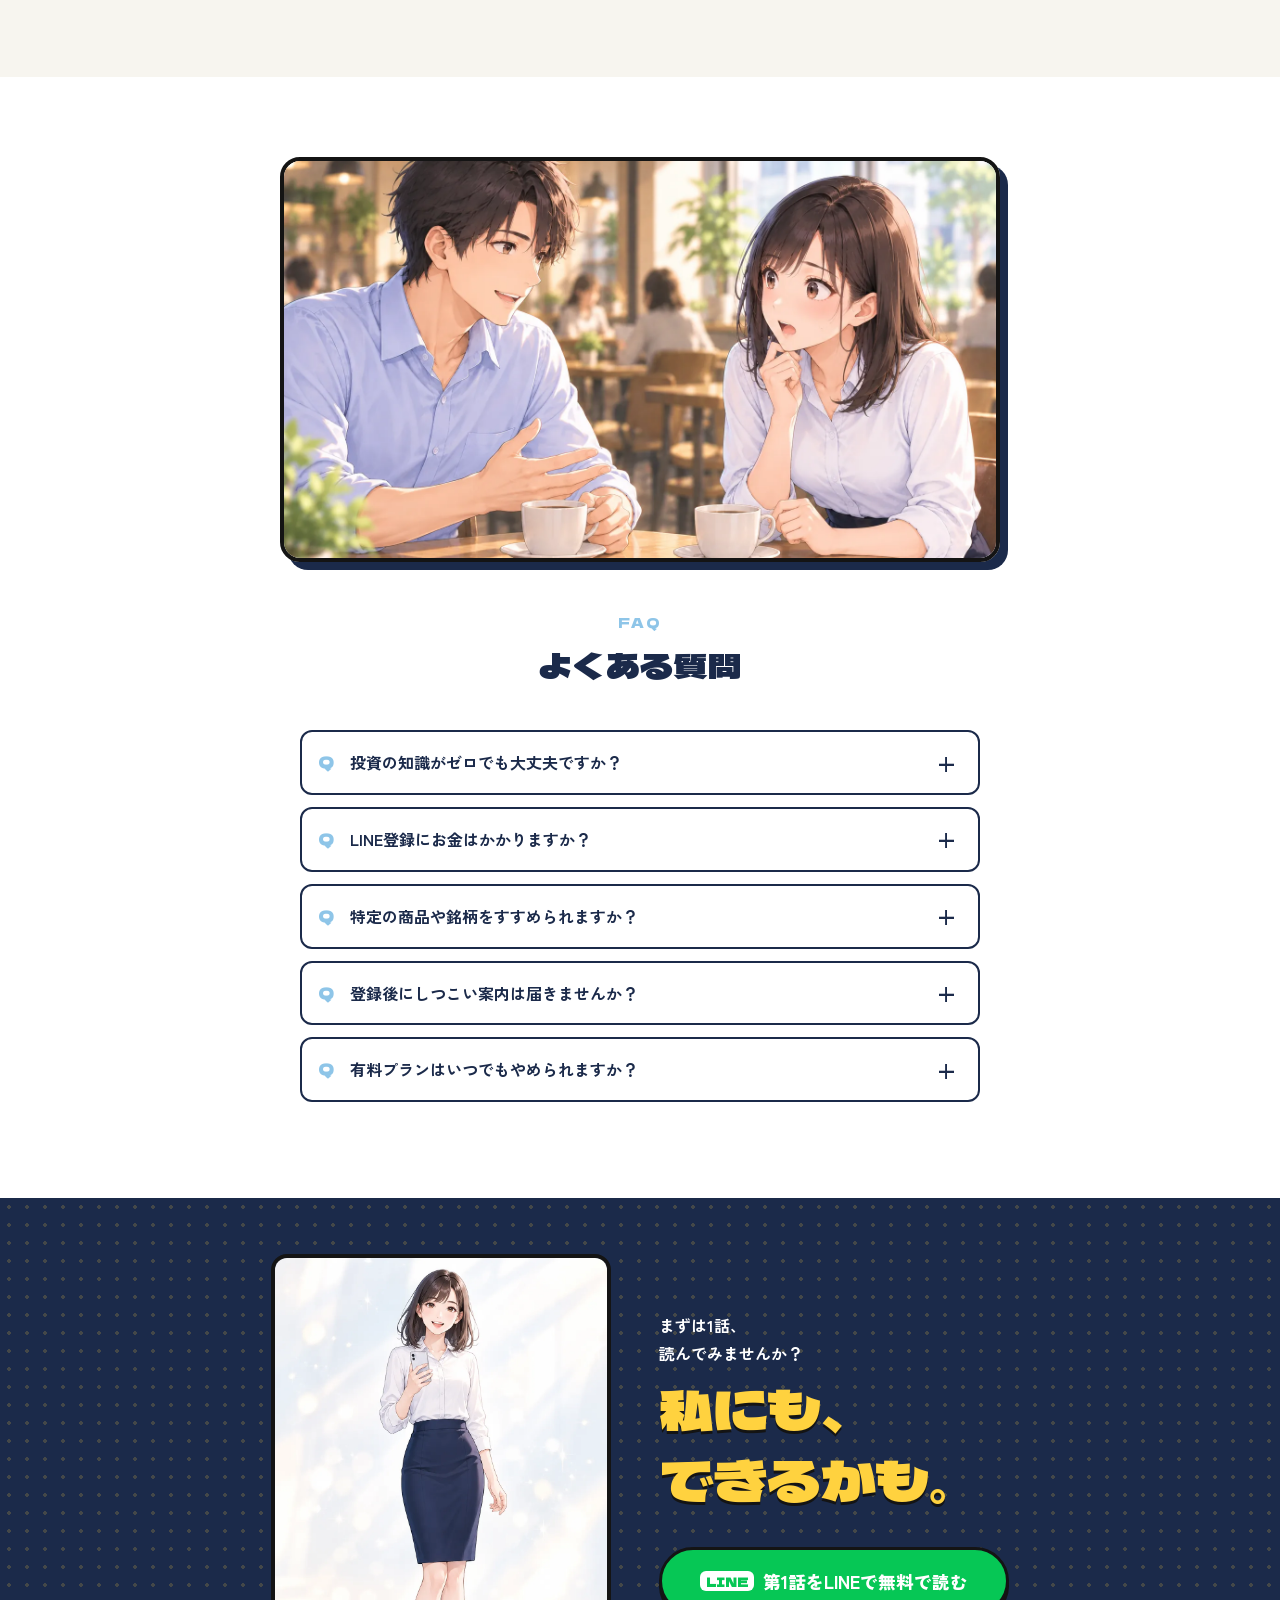
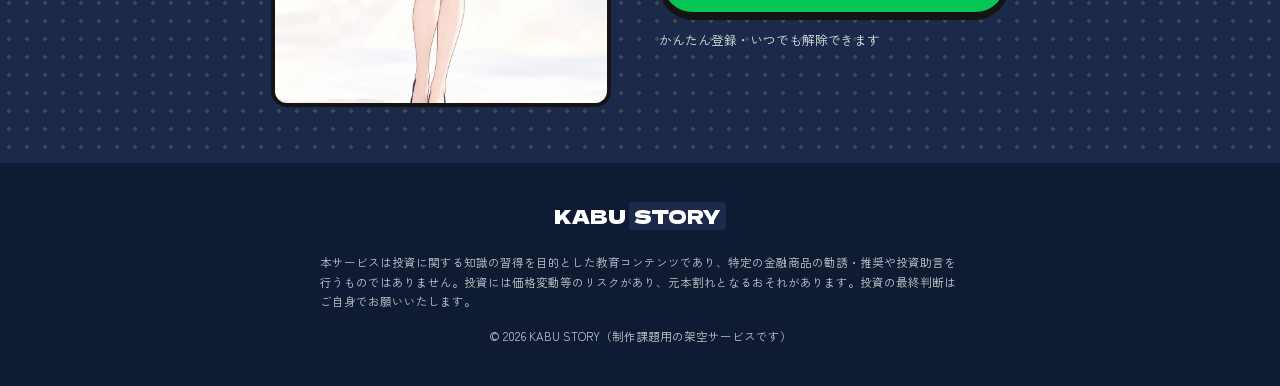
==== commit 80023fbd: "VOICE：ミホがマンガの登場人物だとわかるように調整" ====
--- a/index.html
+++ b/index.html
@@ -198,7 +198,8 @@
   <div class="container">
     <p class="section-en">VOICE</p>
     <h2 class="section-title">読んだ人の声</h2>
-    <p class="speech speech--miho"><span class="talk-name">ミホ</span>私もよくわかってないけど、<br>口座だけ作ったよ！</p>
+    <p class="speech speech--miho"><span class="talk-name">ミホ（マンガに登場するハルカの同期）</span>私もよくわかってないけど、<br>口座だけ作ったよ！</p>
+    <h3 class="voices-title">読者の声</h3>
     <div class="voices">
       <article class="voice-card"><p class="voice-meta">26歳・販売職</p><p>文字ばかりの本は3ページで閉じてたのに、マンガだと1日で全部読めました。</p></article>
       <article class="voice-card"><p class="voice-meta">31歳・営業事務</p><p>「信託報酬」の意味がやっとわかった。ハルカのつまずき方が自分そっくりで笑いました。</p></article>
--- a/style.css
+++ b/style.css
@@ -219,6 +219,7 @@
 .benefits strong{display:block;color:var(--navy);font-size:1.05rem;margin-bottom:.1em}
 
 /* ---------- ⑧ 声 ---------- */
+.voices-title{text-align:center;color:var(--navy);font-size:1.05rem;margin:0 0 14px;padding-top:20px;border-top:2px dashed #C9D1E0}
 .voices{display:grid;gap:14px}
 .voice-card{background:var(--paper);border-radius:14px;padding:1.1em 1.2em;border:2px solid var(--navy)}
 .voice-card p{margin:0;font-size:.92rem}
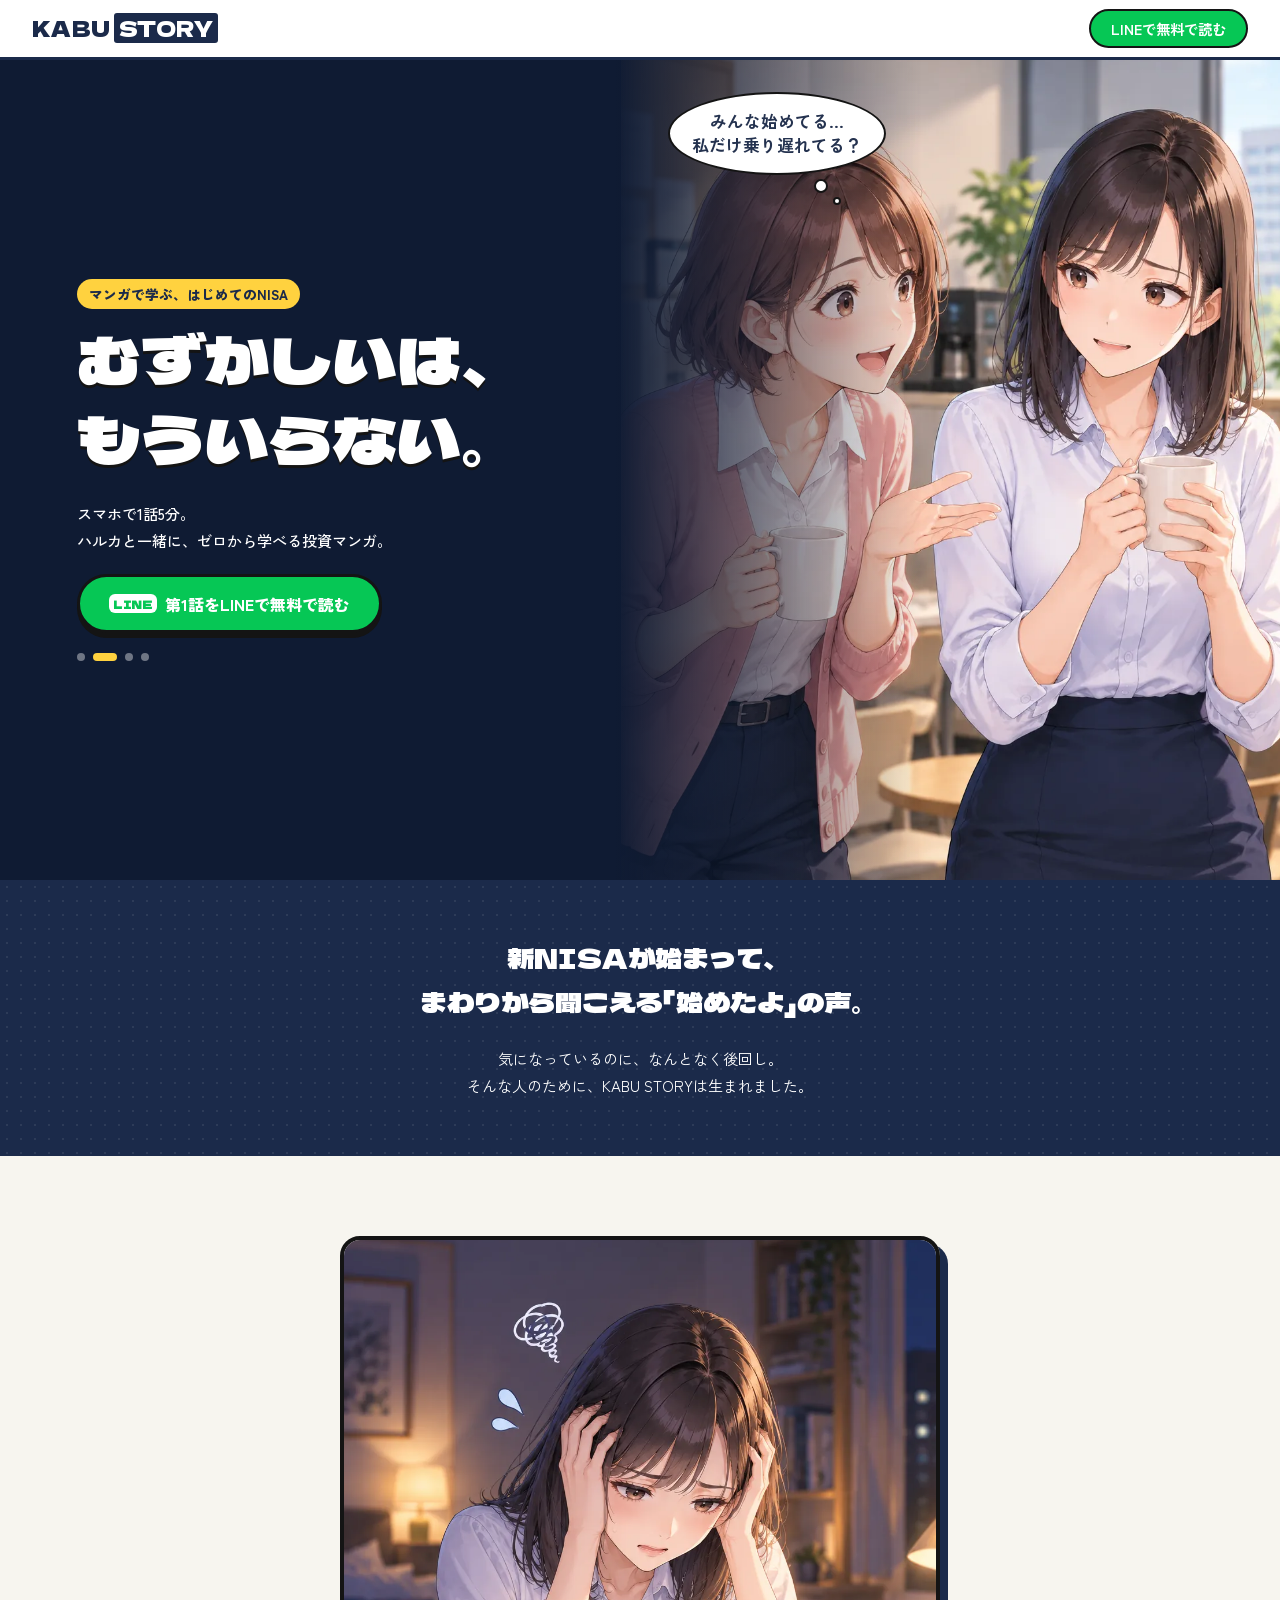
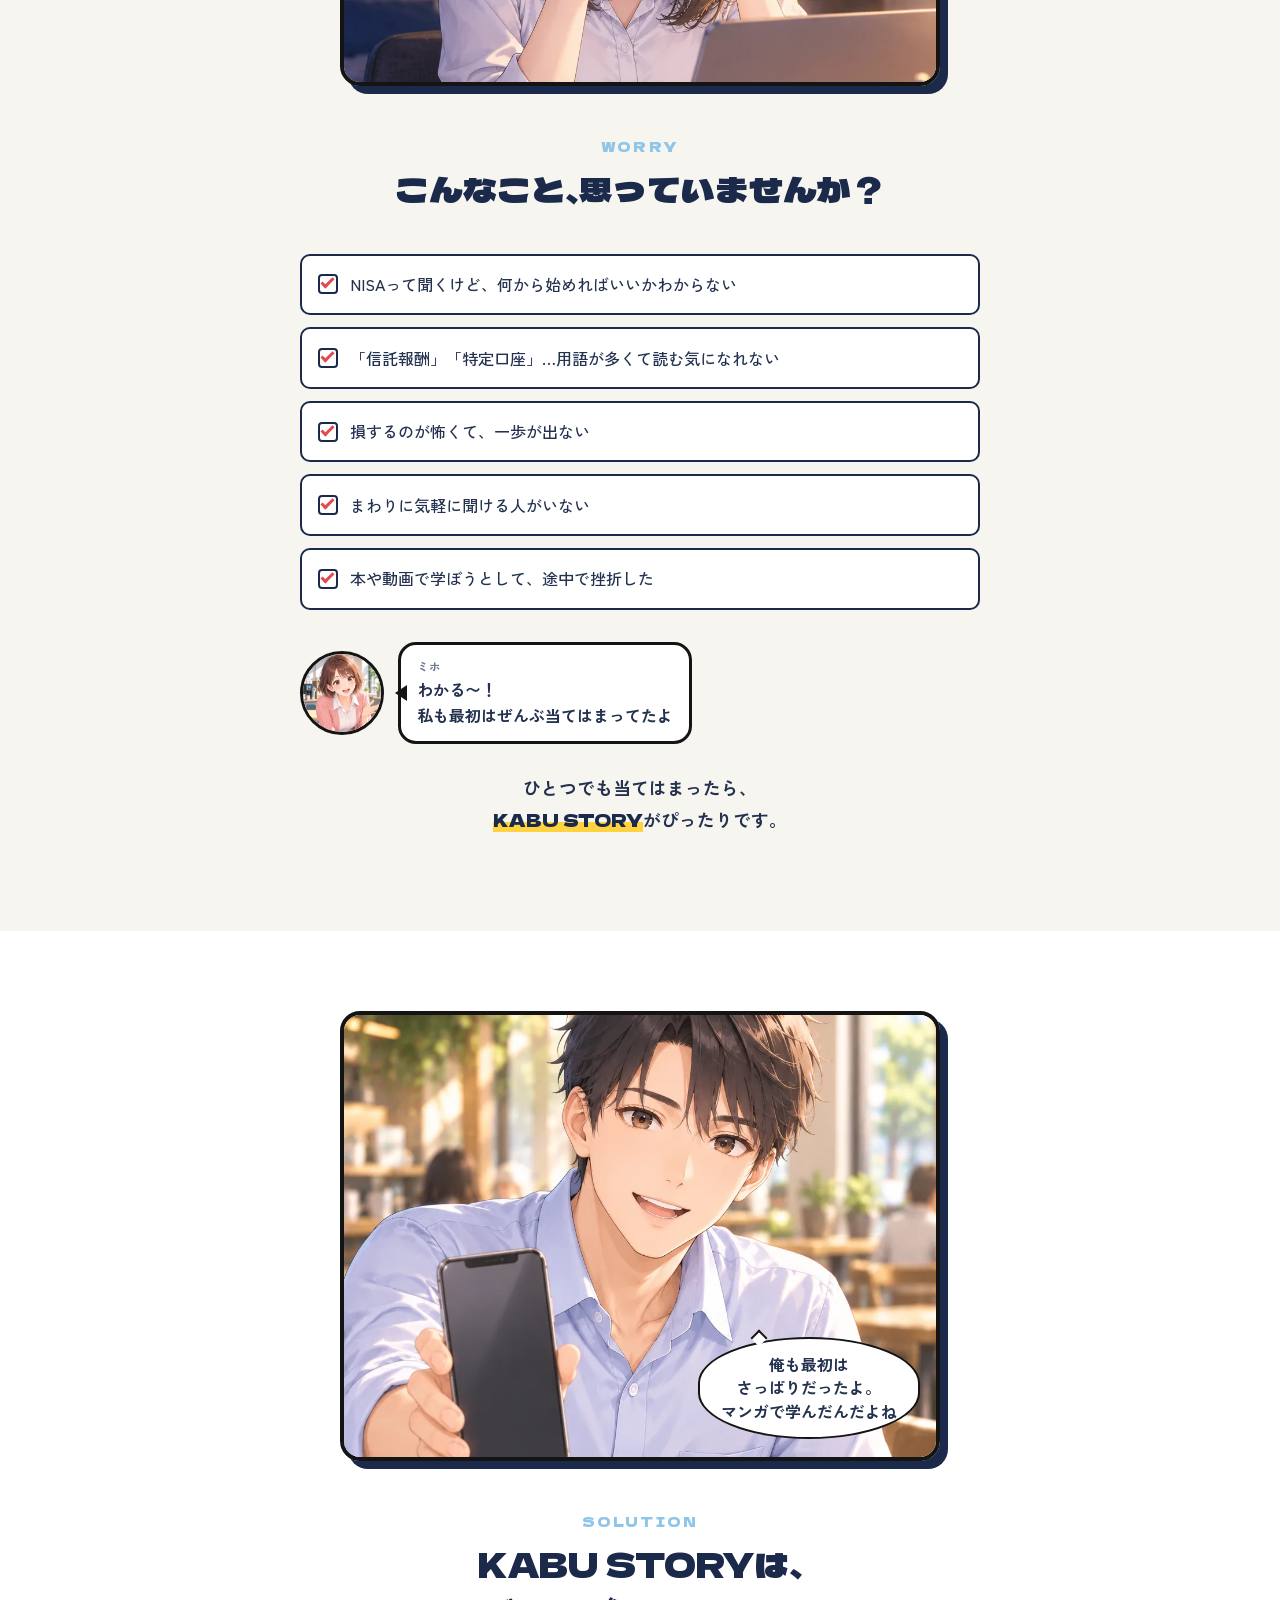
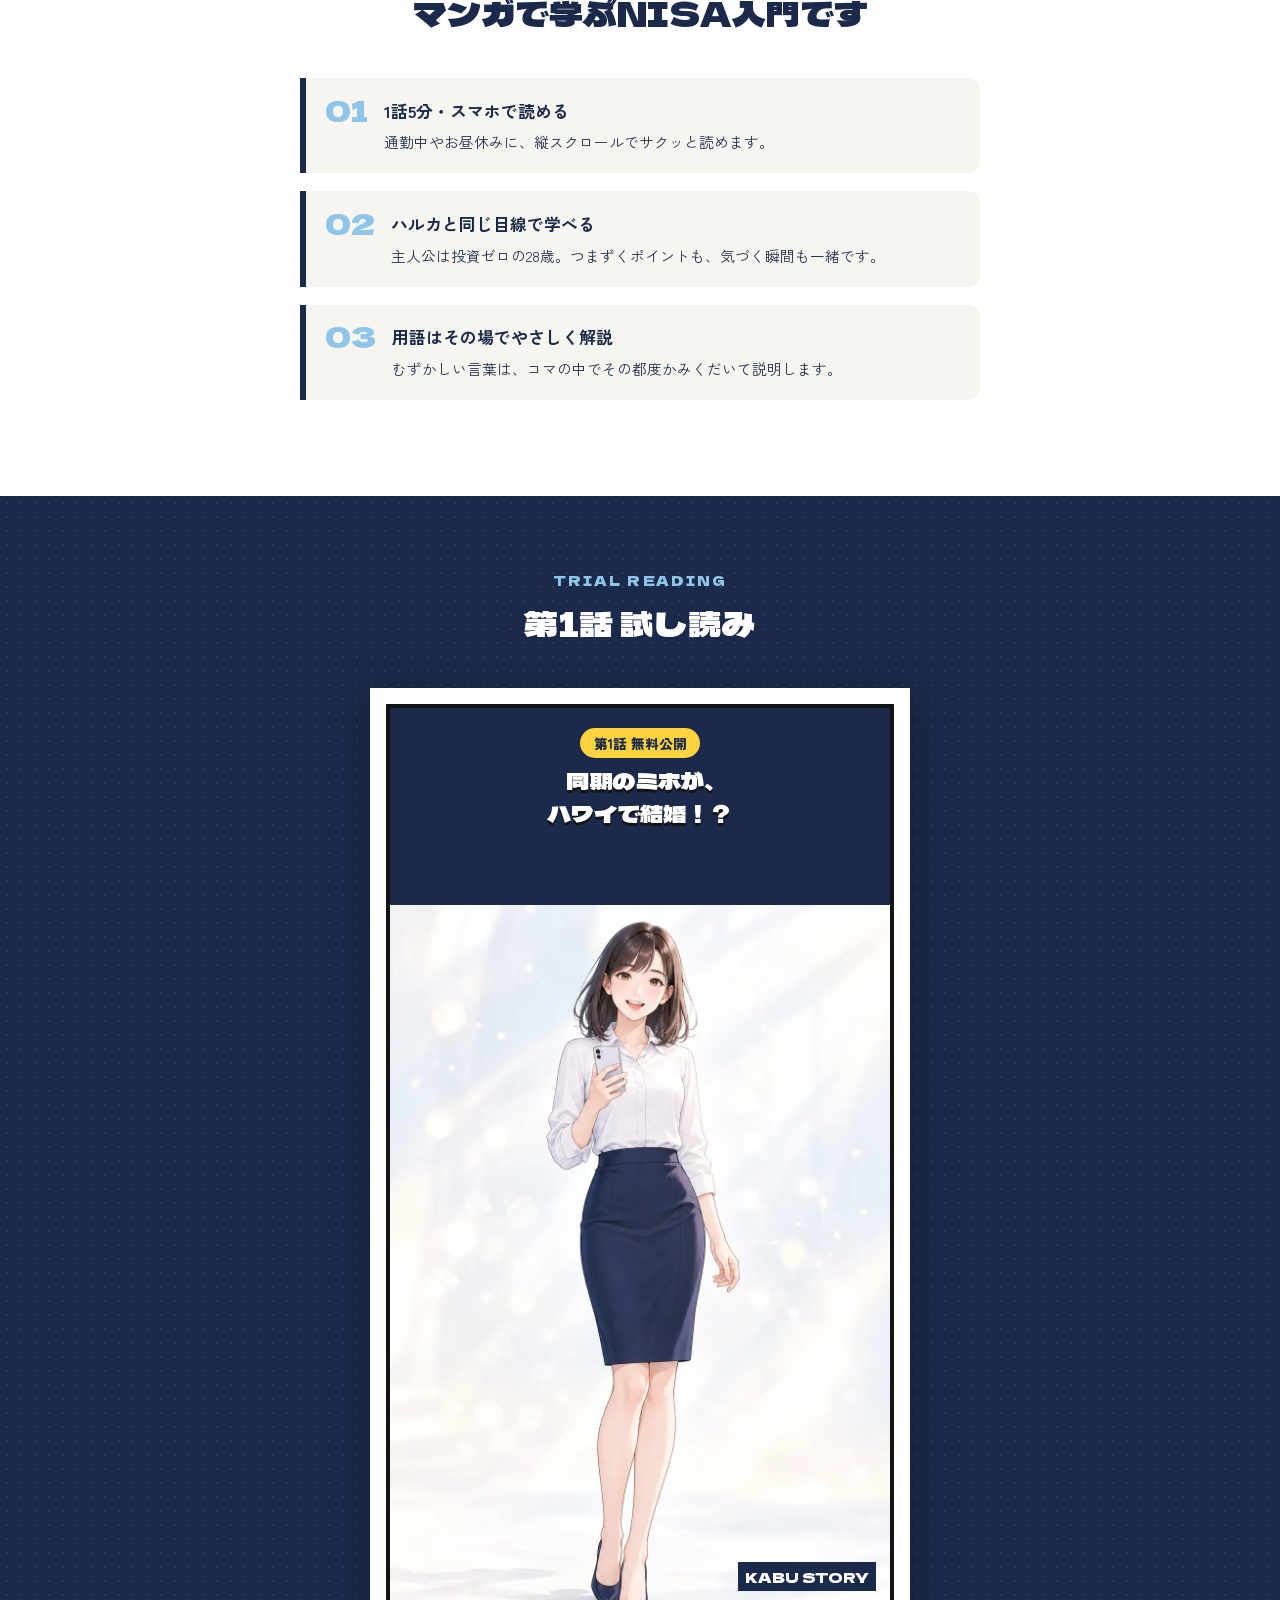
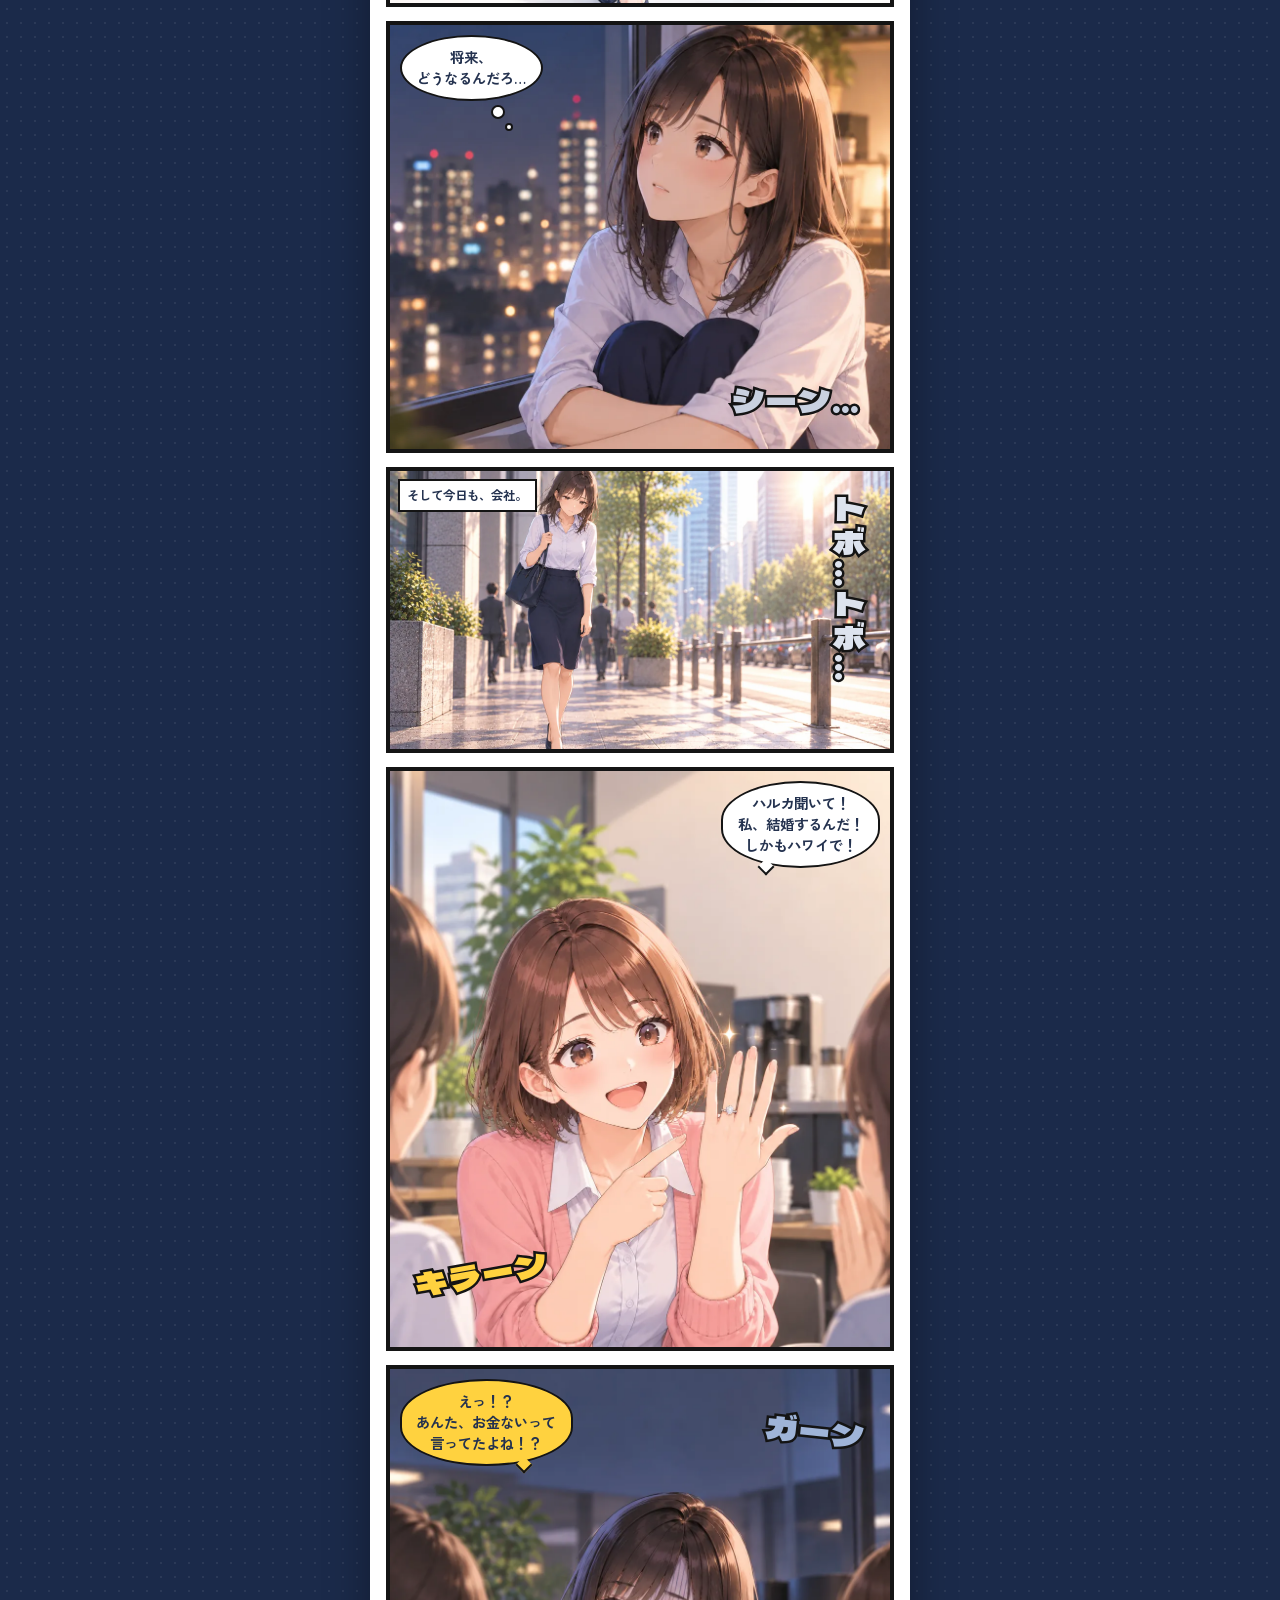
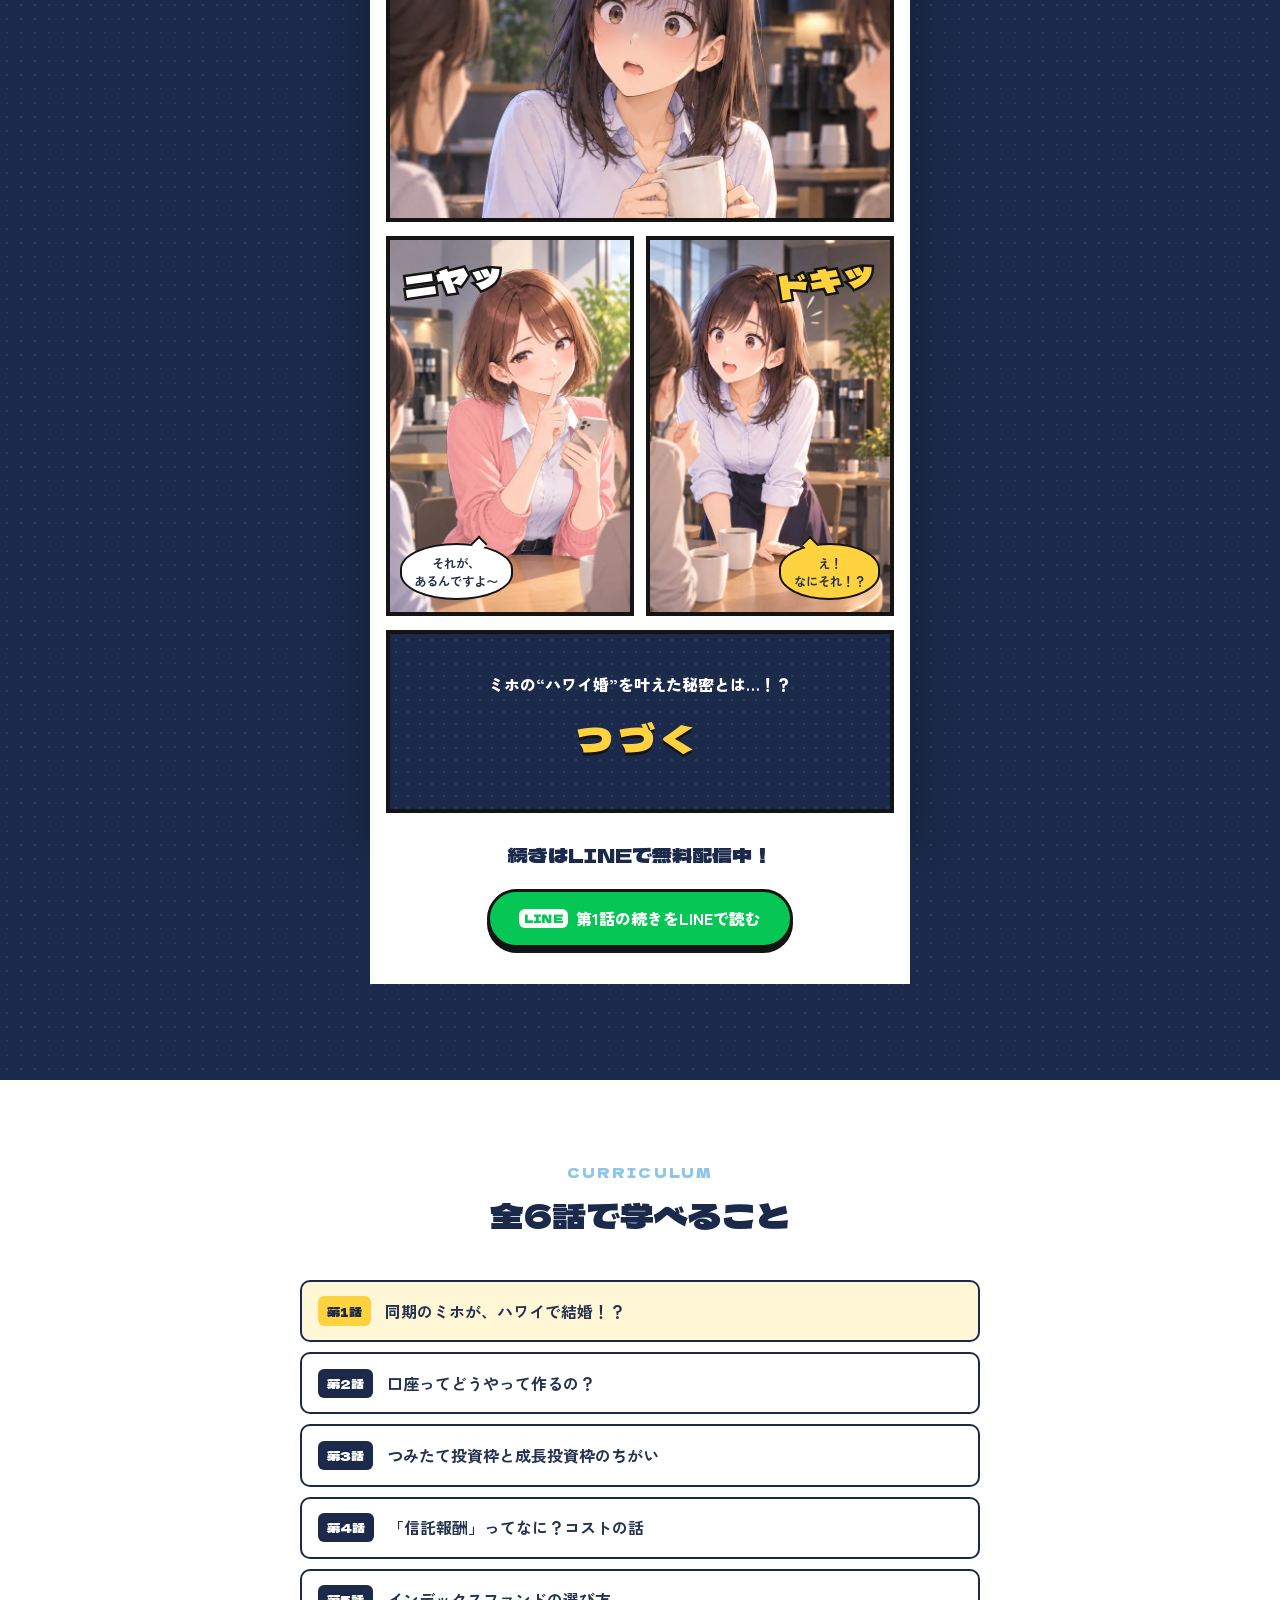
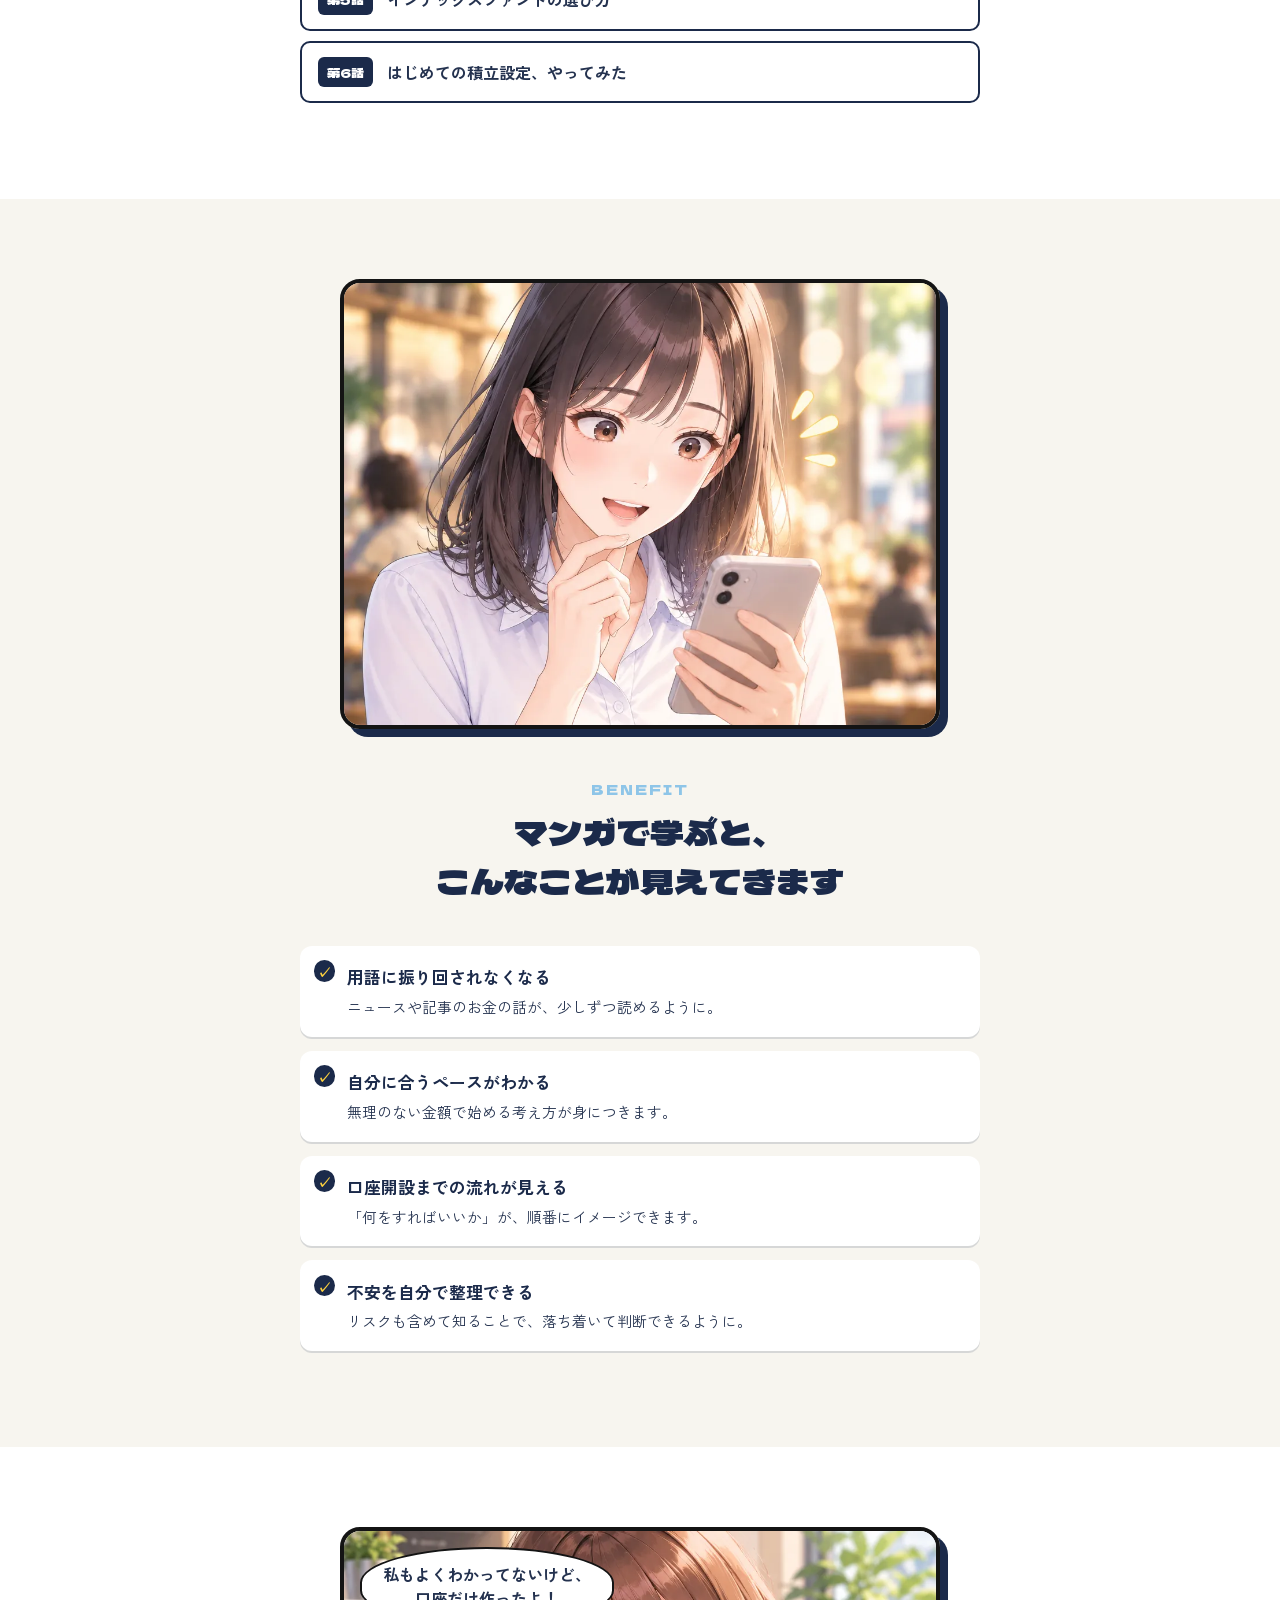
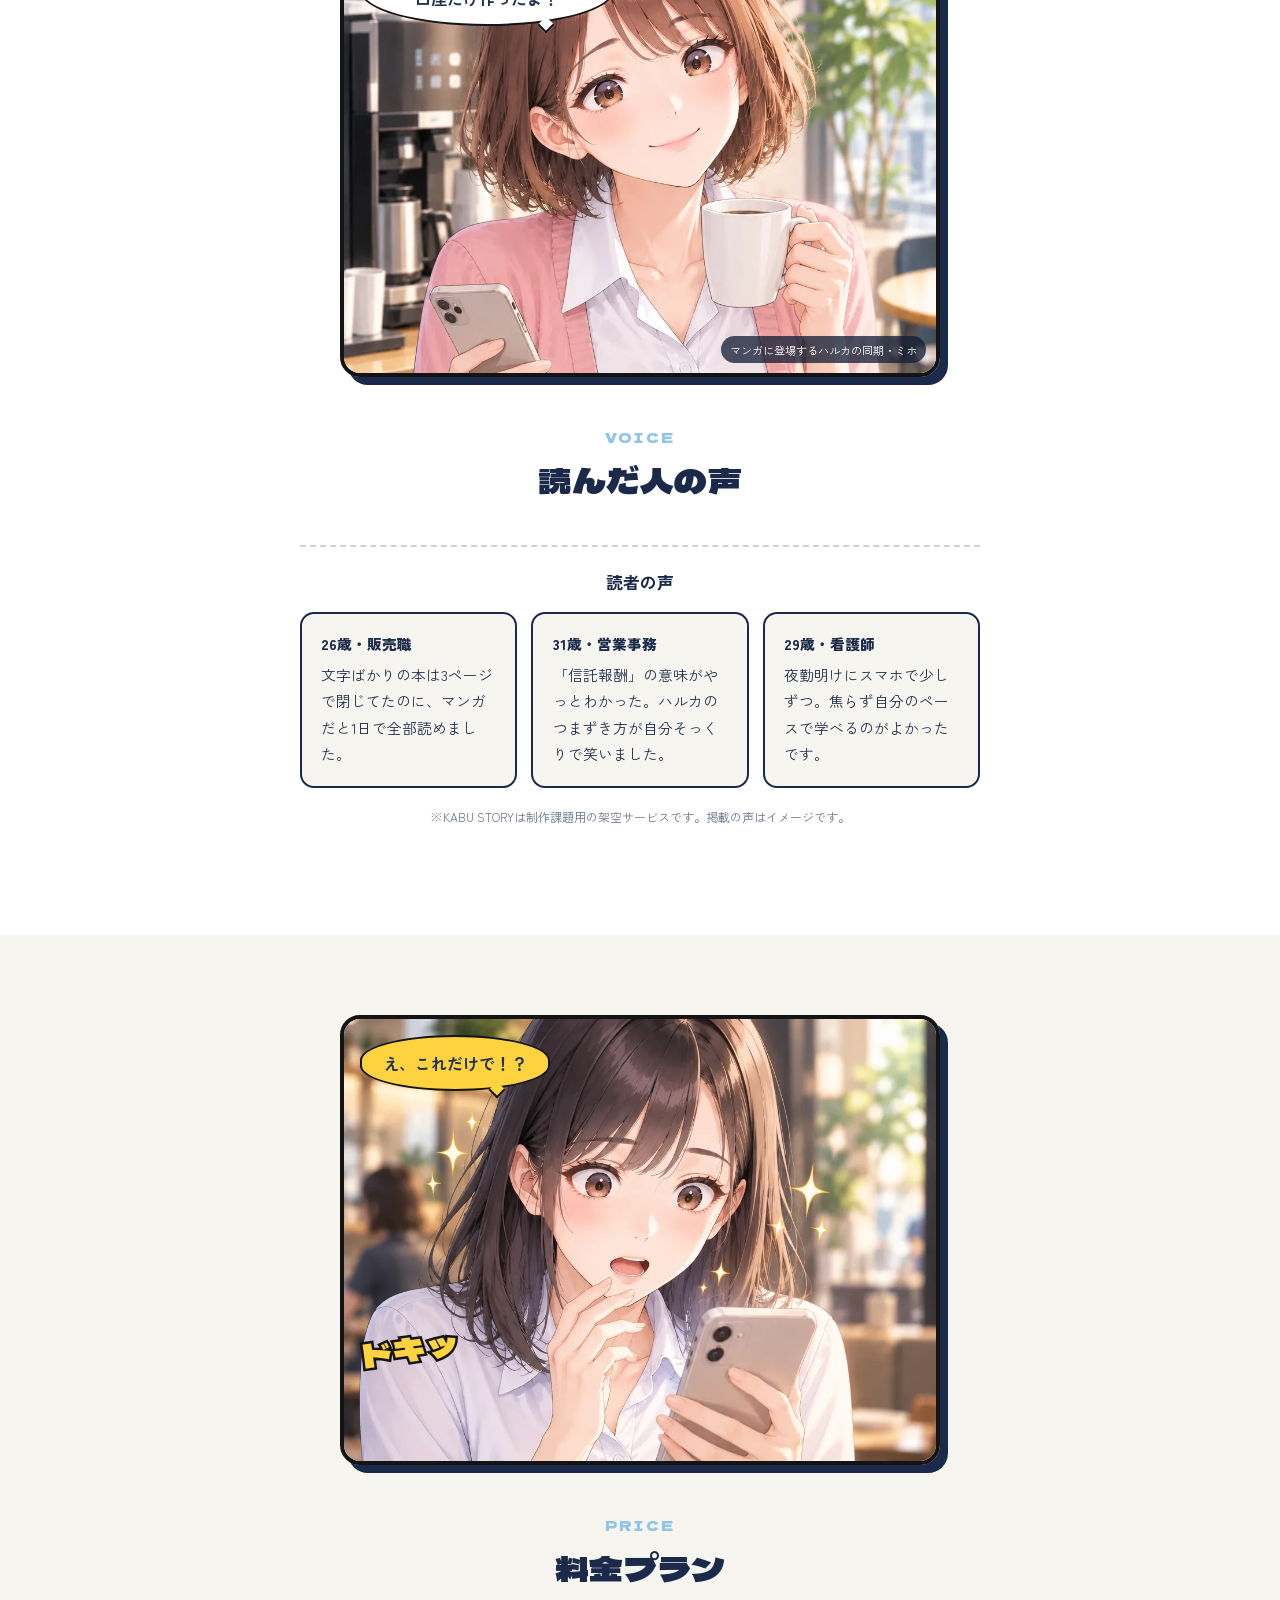
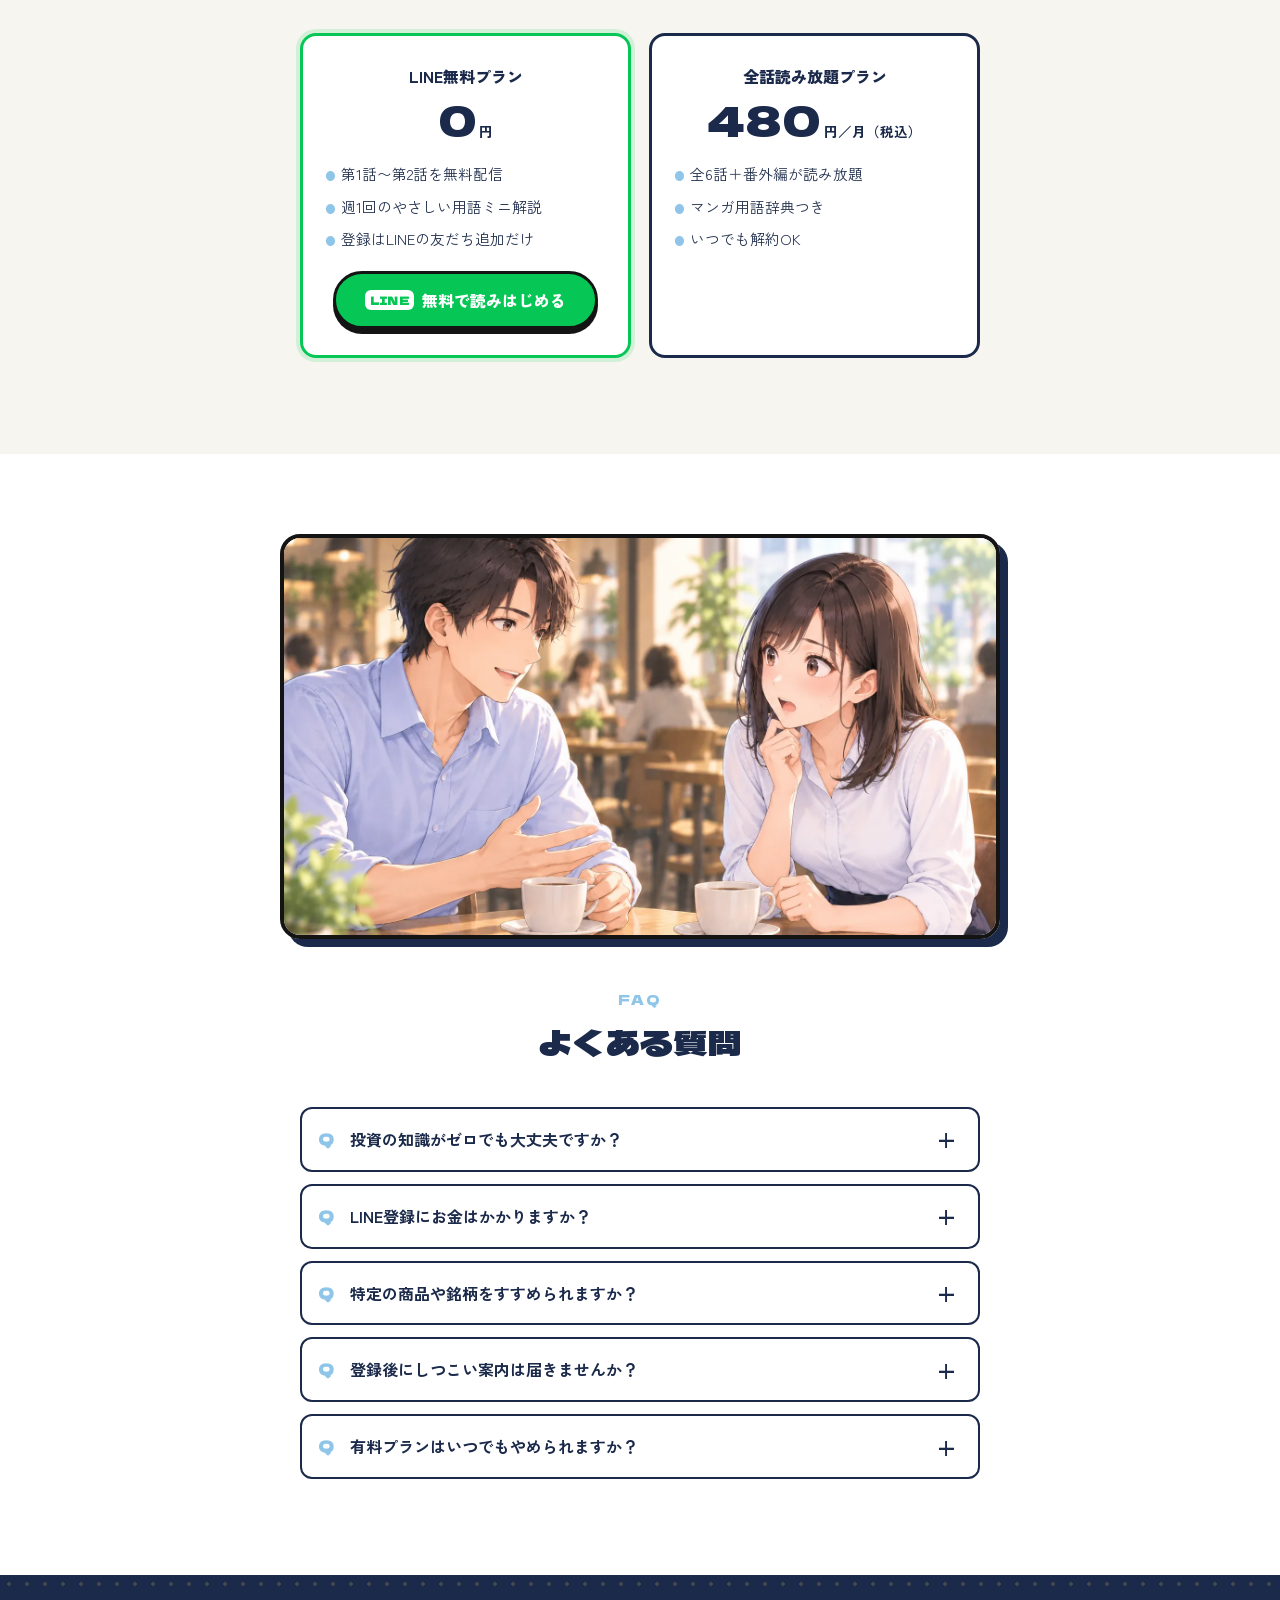
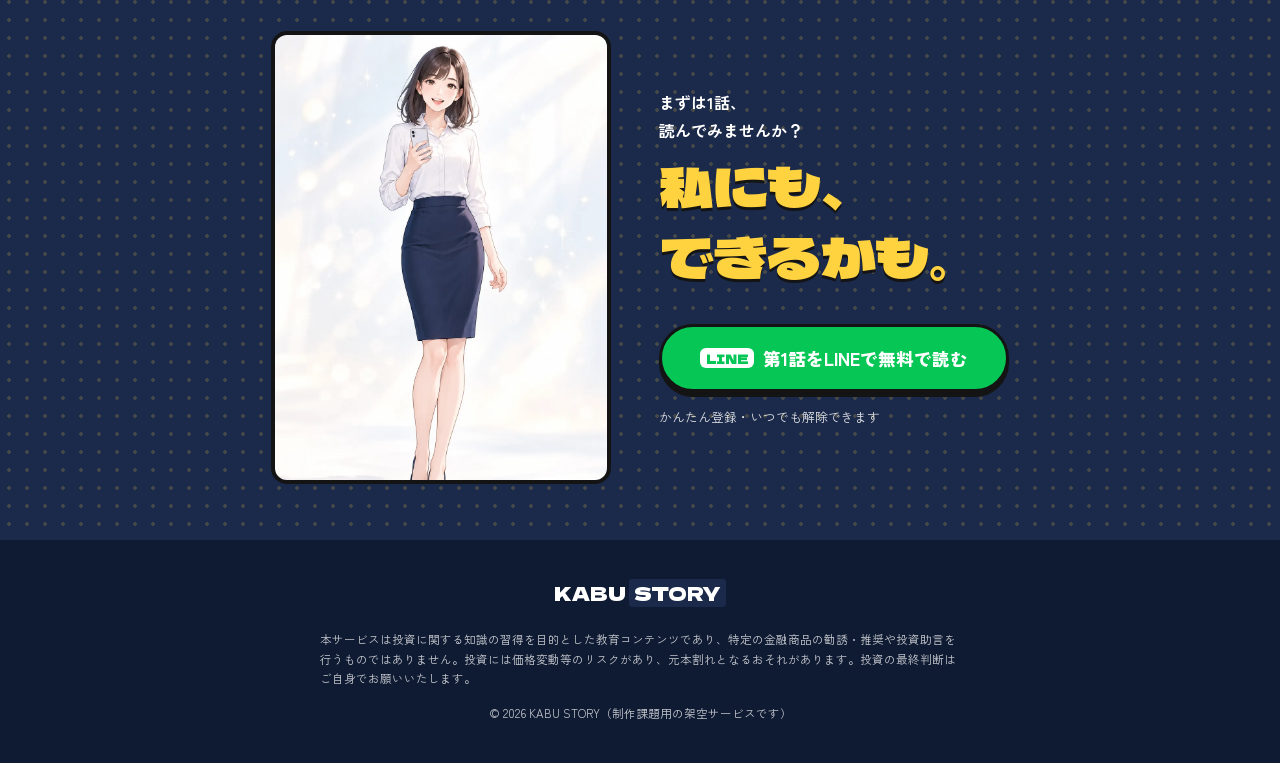
==== commit 5cc6b824: "コーチFB反映：試し読みを新ストーリーに、吹き出しを絵の中へ、擬音を追加" ====
--- a/index.html
+++ b/index.html
@@ -24,20 +24,22 @@
 <section class="fv">
   <div class="fv-slider">
     <figure class="fv-slide is-active">
-      <img src="img/h1.webp" alt="夜の部屋でスマホを見て不安そうなハルカ">
-      <p class="fv-mono">また給料日か…<br>全然貯まってないな</p>
+      <img src="img/f1.webp" alt="夜、窓辺で将来を不安に思うハルカ">
+      <p class="bubble bubble--think fv-bubble">将来、<br>どうなるんだろ…</p>
     </figure>
     <figure class="fv-slide">
       <img src="img/h2.webp" alt="休憩室で同僚のミホに話しかけられるハルカ">
-      <p class="fv-mono">みんなNISAやってる…<br>私だけ乗り遅れてる？</p>
+      <p class="bubble bubble--think fv-bubble">みんな始めてる…<br>私だけ乗り遅れてる？</p>
     </figure>
     <figure class="fv-slide">
       <img src="img/h3.webp" alt="金融用語に囲まれて頭を抱えるハルカ">
-      <p class="fv-mono">調べたら<br>余計わからなくなった…</p>
+      <p class="bubble bubble--think fv-bubble">調べたら<br>余計わからない…</p>
+      <span class="sfx sfx--fv">ぐるぐる…</span>
     </figure>
     <figure class="fv-slide">
       <img src="img/h6.webp" alt="スマホを持って笑顔のハルカ">
-      <p class="fv-mono fv-mono--bright">NISAって<br>わたしにもできるかも！</p>
+      <p class="bubble bubble--shout fv-bubble t-br">NISAって<br>わたしにもできるかも！</p>
+      <span class="sfx sfx--fv sfx--pop">パァッ</span>
     </figure>
   </div>
   <div class="fv-overlay"></div>
@@ -79,11 +81,10 @@
 
 <!-- ===== ④ 解決策 ===== -->
 <section class="section solution" id="solution">
-  <div class="section-img"><img loading="lazy" src="img/t1.webp" alt="スマホを差し出すタクミ"></div>
+  <div class="section-img"><img loading="lazy" src="img/t1.webp" alt="スマホを差し出すタクミ"><p class="bubble img-bubble p-br t-tl">俺も最初は<br>さっぱりだったよ。<br>マンガで学んだんだよね</p></div>
   <div class="container">
     <p class="section-en">SOLUTION</p>
     <h2 class="section-title">KABU STORYは、<br>マンガで学ぶNISA入門です</h2>
-    <p class="speech speech--takumi"><span class="talk-name">タクミ</span>俺も最初はさっぱりだったよ。<br>マンガで学んだんだよね。</p>
     <ol class="points">
       <li><span class="points-num">01</span><div><h3>1話5分・スマホで読める</h3><p>通勤中やお昼休みに、縦スクロールでサクッと読めます。</p></div></li>
       <li><span class="points-num">02</span><div><h3>ハルカと同じ目線で学べる</h3><p>主人公は投資ゼロの28歳。つまずくポイントも、気づく瞬間も一緒です。</p></div></li>
@@ -103,61 +104,63 @@
     <!-- A 扉絵 -->
     <div class="koma koma-a">
       <p class="koma-a-badge">第1話 無料公開</p>
-      <p class="koma-a-title">NISAって結局、<br>私には関係ない話…？</p>
+      <p class="koma-a-title">同期のミホが、<br>ハワイで結婚！？</p>
       <img loading="lazy" src="img/h6.webp" alt="第1話 扉絵のハルカ">
       <p class="koma-a-logo">KABU STORY</p>
     </div>
 
-    <!-- B 共感①（2コマ並列） -->
+    <!-- B 夜：将来不安 -->
+    <div class="koma koma-n1">
+      <img loading="lazy" src="img/f1.webp" alt="夜、窓辺でぼんやりするハルカ">
+      <p class="bubble bubble--think p-tl">将来、<br>どうなるんだろ…</p>
+      <span class="sfx sfx--quiet" style="right:6%;bottom:8%">シーン…</span>
+    </div>
+
+    <!-- C 朝：出社 -->
+    <div class="koma koma-n2">
+      <img loading="lazy" src="img/c1.webp" alt="朝、会社へ向かうハルカ">
+      <p class="mono mono--tl">そして今日も、会社。</p>
+      <span class="sfx sfx--v" style="right:5%;top:8%">トボ…トボ…</span>
+    </div>
+
+    <!-- D ミホの結婚報告 -->
+    <div class="koma koma-n3">
+      <img loading="lazy" src="img/m3.webp" alt="指輪を見せて結婚を報告するミホ">
+      <p class="bubble p-tr t-bl">ハルカ聞いて！<br>私、結婚するんだ！<br>しかもハワイで！</p>
+      <span class="sfx sfx--pop" style="left:5%;bottom:10%">キラーン</span>
+    </div>
+
+    <!-- E ハルカ衝撃 -->
+    <div class="koma koma-n4">
+      <img loading="lazy" src="img/h7.webp" alt="驚いて固まるハルカ">
+      <p class="bubble bubble--shout p-tl t-br">えっ！？<br>あんた、お金ないって<br>言ってたよね！？</p>
+      <span class="sfx sfx--shock" style="right:5%;top:10%">ガーン</span>
+    </div>
+
+    <!-- F・G ミホの秘密 -->
     <div class="koma-row">
-      <div class="koma koma-b">
-        <img loading="lazy" src="img/h1.webp" alt="夜にスマホを見るハルカ">
-        <p class="mono mono--tl">また給料日か…<br>全然貯まってないな</p>
+      <div class="koma koma-n5">
+        <img loading="lazy" src="img/m4.webp" alt="意味ありげに笑うミホ">
+        <p class="bubble p-bl t-tr">それが、<br>あるんですよ〜</p>
+        <span class="sfx" style="left:6%;top:6%">ニヤッ</span>
       </div>
-      <div class="koma koma-b">
-        <img loading="lazy" src="img/h2.webp" alt="ミホに話しかけられるハルカ">
-        <p class="bubble bubble--tr">ハルカも早く<br>NISA始めなよ！</p>
-        <p class="bubble bubble--bl">え…<br>難しそうで</p>
+      <div class="koma koma-n5">
+        <img loading="lazy" src="img/h8.webp" alt="身を乗り出すハルカ">
+        <p class="bubble bubble--shout p-br t-tl">え！<br>なにそれ！？</p>
+        <span class="sfx sfx--pop" style="right:6%;top:6%">ドキッ</span>
       </div>
     </div>
 
-    <!-- C 共感②（金融用語が飛び散る） -->
-    <div class="koma koma-c">
-      <img loading="lazy" src="img/h3.webp" alt="頭を抱えるハルカ">
-      <span class="term t1">特定口座</span>
-      <span class="term t2">信託報酬</span>
-      <span class="term t3">ETF</span>
-      <span class="term t4">つみたて投資枠</span>
-      <span class="term t5">成長投資枠</span>
-      <p class="mono mono--bc">調べたら余計<br>わからなくなった…</p>
-    </div>
-
-    <!-- D 出会い（上60%・下40%） -->
-    <div class="koma koma-d1">
-      <img loading="lazy" src="img/2s1.webp" alt="カフェで向かい合うタクミとハルカ">
-      <p class="bubble bubble--tl">俺も最初は<br>さっぱりだったよ</p>
-      <p class="bubble bubble--br">そうなんですか…！</p>
-    </div>
-    <div class="koma koma-d2">
-      <img loading="lazy" src="img/t1.webp" alt="スマホを差し出すタクミ">
-      <p class="bubble bubble--tr">マンガだから<br>読めるよ、これ</p>
-    </div>
-
-    <!-- E 気づき（3連）：同じ表情に見えないよう、寄り→顔全体→上半身とカメラを引いていく -->
-    <div class="koma koma-e koma-e1"><img loading="lazy" src="img/h4.webp" alt="驚いて目を見開くハルカ"><p class="bubble bubble--r">え…？</p></div>
-    <div class="koma koma-e koma-e2"><img loading="lazy" src="img/h5.webp" alt="納得して笑顔になるハルカ"><p class="bubble bubble--tr">あ、そういうことか</p></div>
-    <div class="koma koma-e koma-e3"><img loading="lazy" src="img/h4.webp" alt="スマホを見て目を輝かせるハルカ"><p class="bubble bubble--tl bubble--shout">わかりやすい！</p></div>
-
-    <!-- F CTA -->
-    <div class="koma koma-f">
-      <img loading="lazy" src="img/h6.webp" alt="笑顔のハルカ">
-      <p class="bubble bubble--tl">NISAって<br>わたしにもできるかも！</p>
+    <!-- 引き -->
+    <div class="koma koma-cliff">
+      <p class="cliff-small">ミホの“ハワイ婚”を叶えた秘密とは…！？</p>
+      <p class="cliff-big">つづく</p>
     </div>
   </div>
 
   <div class="trial-cta">
     <p class="trial-cta-text">続きはLINEで無料配信中！</p>
-    <button class="btn-line js-open-form" type="button">第2話の続きをLINEで読む</button>
+    <button class="btn-line js-open-form" type="button">第1話の続きをLINEで読む</button>
   </div>
 </section>
 
@@ -167,7 +170,7 @@
     <p class="section-en">CURRICULUM</p>
     <h2 class="section-title">全6話で学べること</h2>
     <ol class="episodes">
-      <li><span>第1話</span>NISAって結局、私には関係ない話…？</li>
+      <li><span>第1話</span>同期のミホが、ハワイで結婚！？</li>
       <li><span>第2話</span>口座ってどうやって作るの？</li>
       <li><span>第3話</span>つみたて投資枠と成長投資枠のちがい</li>
       <li><span>第4話</span>「信託報酬」ってなに？コストの話</li>
@@ -194,11 +197,10 @@
 
 <!-- ===== ⑧ 受講生の声 ===== -->
 <section class="section voice" id="voice">
-  <div class="section-img"><img loading="lazy" src="img/m2.webp" alt="満足そうに微笑むミホ"></div>
+  <div class="section-img"><img loading="lazy" src="img/m2.webp" alt="満足そうに微笑むミホ"><p class="bubble img-bubble p-tl t-br">私もよくわかってないけど、<br>口座だけ作ったよ！</p><span class="img-label">マンガに登場するハルカの同期・ミホ</span></div>
   <div class="container">
     <p class="section-en">VOICE</p>
     <h2 class="section-title">読んだ人の声</h2>
-    <p class="speech speech--miho"><span class="talk-name">ミホ（マンガに登場するハルカの同期）</span>私もよくわかってないけど、<br>口座だけ作ったよ！</p>
     <h3 class="voices-title">読者の声</h3>
     <div class="voices">
       <article class="voice-card"><p class="voice-meta">26歳・販売職</p><p>文字ばかりの本は3ページで閉じてたのに、マンガだと1日で全部読めました。</p></article>
@@ -211,11 +213,10 @@
 
 <!-- ===== ⑨ 料金 ===== -->
 <section class="section price" id="price">
-  <div class="section-img"><img loading="lazy" src="img/h4.webp" alt="驚いた表情のハルカ"></div>
+  <div class="section-img"><img loading="lazy" src="img/h4.webp" alt="驚いた表情のハルカ"><p class="bubble bubble--shout img-bubble p-tl t-br">え、これだけで！？</p><span class="sfx sfx--img">ドキッ</span></div>
   <div class="container">
     <p class="section-en">PRICE</p>
     <h2 class="section-title">料金プラン</h2>
-    <p class="speech speech--haruka"><span class="talk-name">ハルカ</span>え、これだけで！？</p>
     <div class="plans">
       <div class="plan plan--free">
         <p class="plan-name">LINE無料プラン</p>
--- a/style.css
+++ b/style.css
@@ -327,3 +327,65 @@
   .sticky-cta{display:none}
   .footer{padding-bottom:40px}
 }
+
+
+/* =========================================
+   v2：吹き出しを絵の中へ・擬音・新ストーリー
+========================================= */
+/* 吹き出しの位置（p-）としっぽの向き（t-） */
+.bubble.p-tl{top:10px;left:10px}
+.bubble.p-tr{top:10px;right:10px}
+.bubble.p-bl{bottom:12px;left:10px}
+.bubble.p-br{bottom:12px;right:10px}
+.bubble.t-bl::after{bottom:-7px;left:24%;transform:rotate(45deg)}
+.bubble.t-br::after{bottom:-7px;right:24%;transform:rotate(45deg)}
+.bubble.t-tl::after{top:-7px;left:24%;transform:rotate(-135deg)}
+.bubble.t-tr::after{top:-7px;right:24%;transform:rotate(-135deg)}
+
+/* 心の声（考えごと）の吹き出し：しっぽを小さな丸に */
+.bubble--think{border-radius:50%;}
+.bubble--think::after{width:14px;height:14px;border-radius:50%;border:2.5px solid var(--ink);bottom:-20px;right:26%;transform:none}
+.bubble--think::before{content:"";position:absolute;width:8px;height:8px;border-radius:50%;background:#fff;border:2px solid var(--ink);bottom:-32px;right:20%}
+
+/* FVの吹き出し */
+.fv-bubble{top:22px;left:16px;z-index:2;font-size:.95rem;padding:.9em 1.3em;white-space:nowrap}
+.fv-slide .bubble--think::after{left:auto}
+/* 画像内の吹き出し（セクション画像） */
+.section-img{position:relative}
+.img-bubble{font-size:.92rem;padding:.9em 1.3em}
+.img-bubble.p-tl{top:16px;left:16px}
+.img-bubble.p-tr{top:16px;right:16px}
+.img-bubble.p-br{bottom:18px;right:16px}
+.img-label{position:absolute;right:10px;bottom:10px;background:rgba(15,27,51,.75);color:#fff;font-size:.7rem;padding:.3em .8em;border-radius:999px}
+
+/* 擬音 */
+.sfx{position:absolute;z-index:3;font-family:var(--ff-head);font-size:1.7rem;line-height:1;color:#fff;
+  -webkit-text-stroke:5px var(--ink);paint-order:stroke fill;letter-spacing:.04em;transform:rotate(-8deg);pointer-events:none;white-space:nowrap}
+.sfx--v{writing-mode:vertical-rl;transform:none;font-size:1.3rem;color:#DDE3EE}
+.sfx--shock{font-size:2.4rem;color:#9FB4D8;transform:rotate(6deg)}
+.sfx--pop{color:var(--yellow);transform:rotate(-10deg)}
+.sfx--quiet{color:#C9D1E0;font-size:1.2rem;transform:none}
+.sfx--fv{right:18px;top:50%;font-size:2rem}
+.sfx--img{left:16px;bottom:22%;color:var(--yellow);font-size:2.2rem}
+
+/* 新しいコマ */
+.koma-n1{aspect-ratio:4/3.4}
+.koma-n1 img{object-position:center 30%}
+.koma-n2{aspect-ratio:16/9}
+.koma-n3{aspect-ratio:4/4.6}
+.koma-n3 img{object-position:center 20%}
+.koma-n4{aspect-ratio:4/3.6}
+.koma-n4 img{object-position:center 22%}
+.koma-n5{aspect-ratio:3/4.6}
+.koma-n5 img{object-position:center 18%}
+.koma-n5 .bubble{font-size:.78rem}
+.koma-cliff{background:var(--navy);color:#fff;text-align:center;padding:36px 16px 40px;
+  background-image:radial-gradient(rgba(255,255,255,.08) 1.5px,transparent 1.5px);background-size:12px 12px}
+.cliff-small{margin:0 0 .4em;font-weight:900;font-size:1rem}
+.cliff-big{margin:0;font-family:var(--ff-head);font-size:2.2rem;color:var(--yellow);letter-spacing:.2em;text-shadow:0 3px 0 var(--ink)}
+
+@media (min-width:768px){
+  .fv-bubble{top:32px;left:28px;font-size:1.05rem}
+  .img-bubble{font-size:1rem}
+  .sfx{font-size:2rem}
+}
